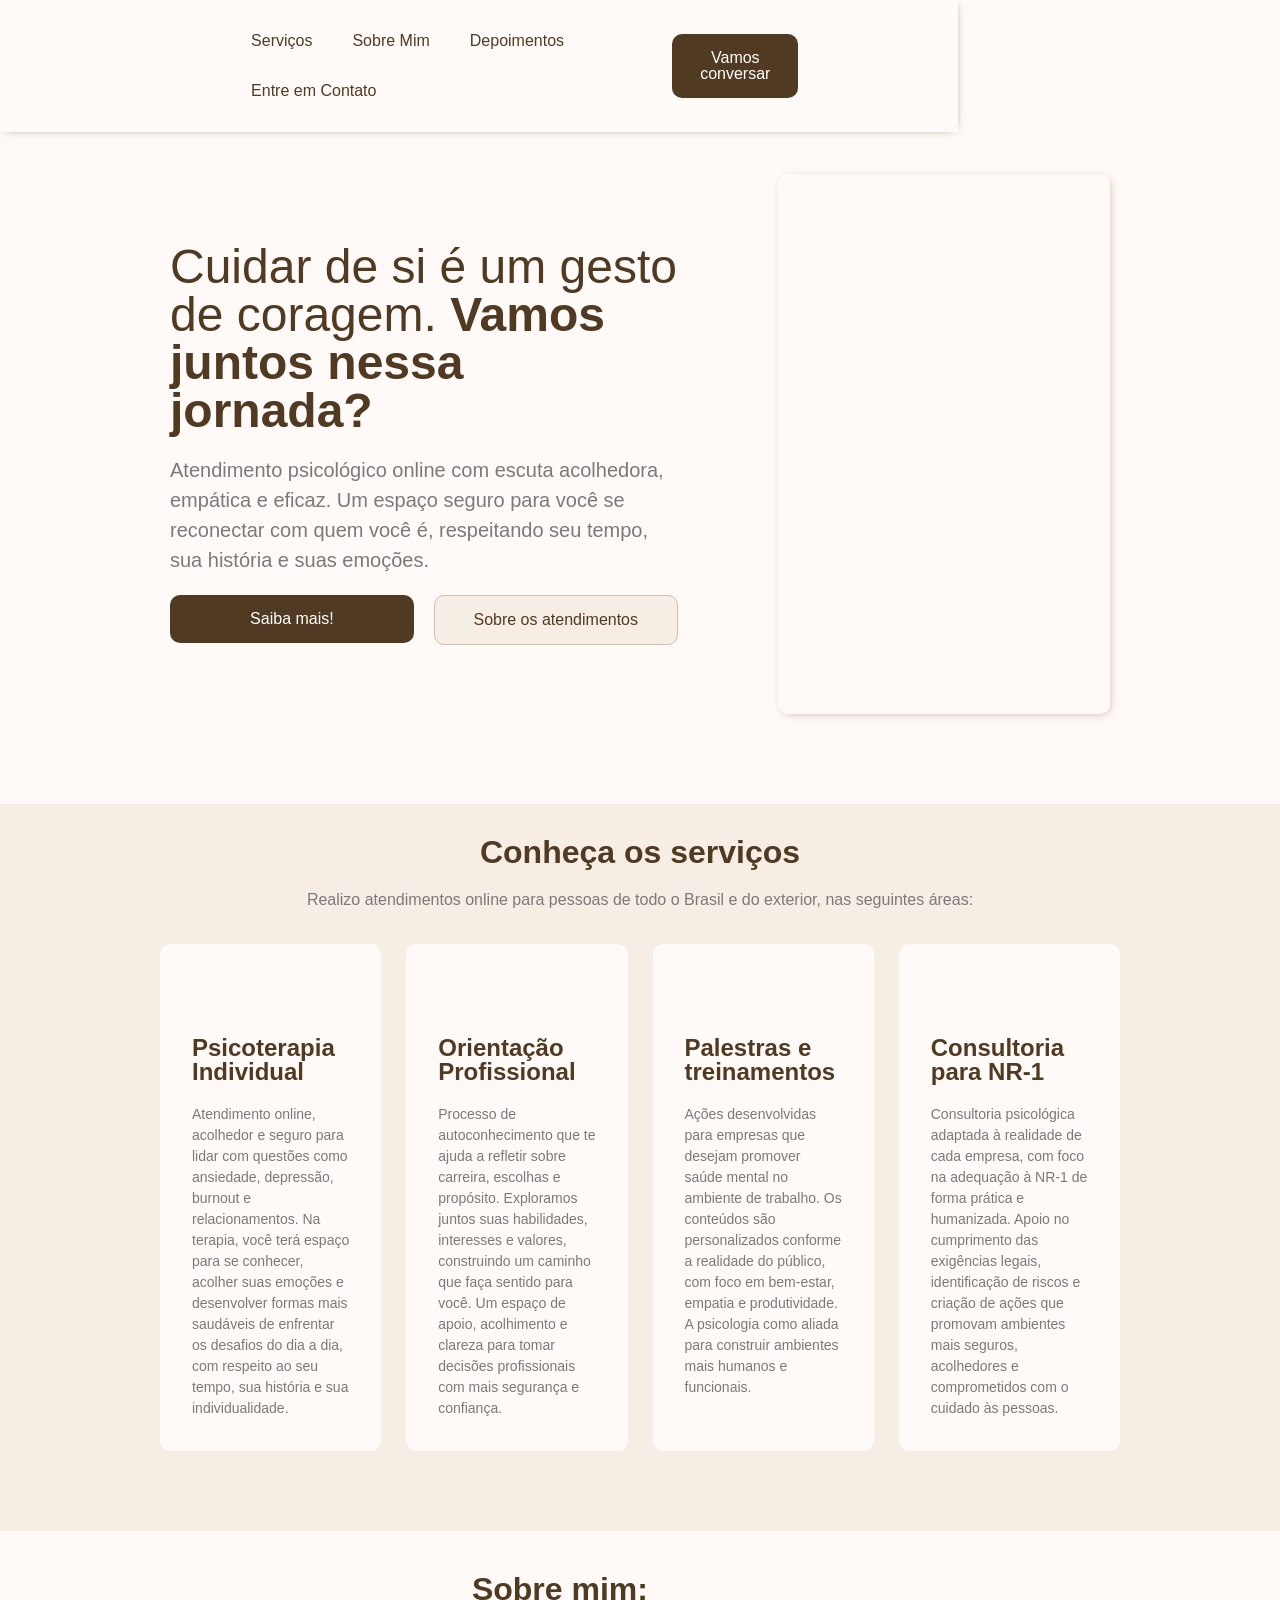
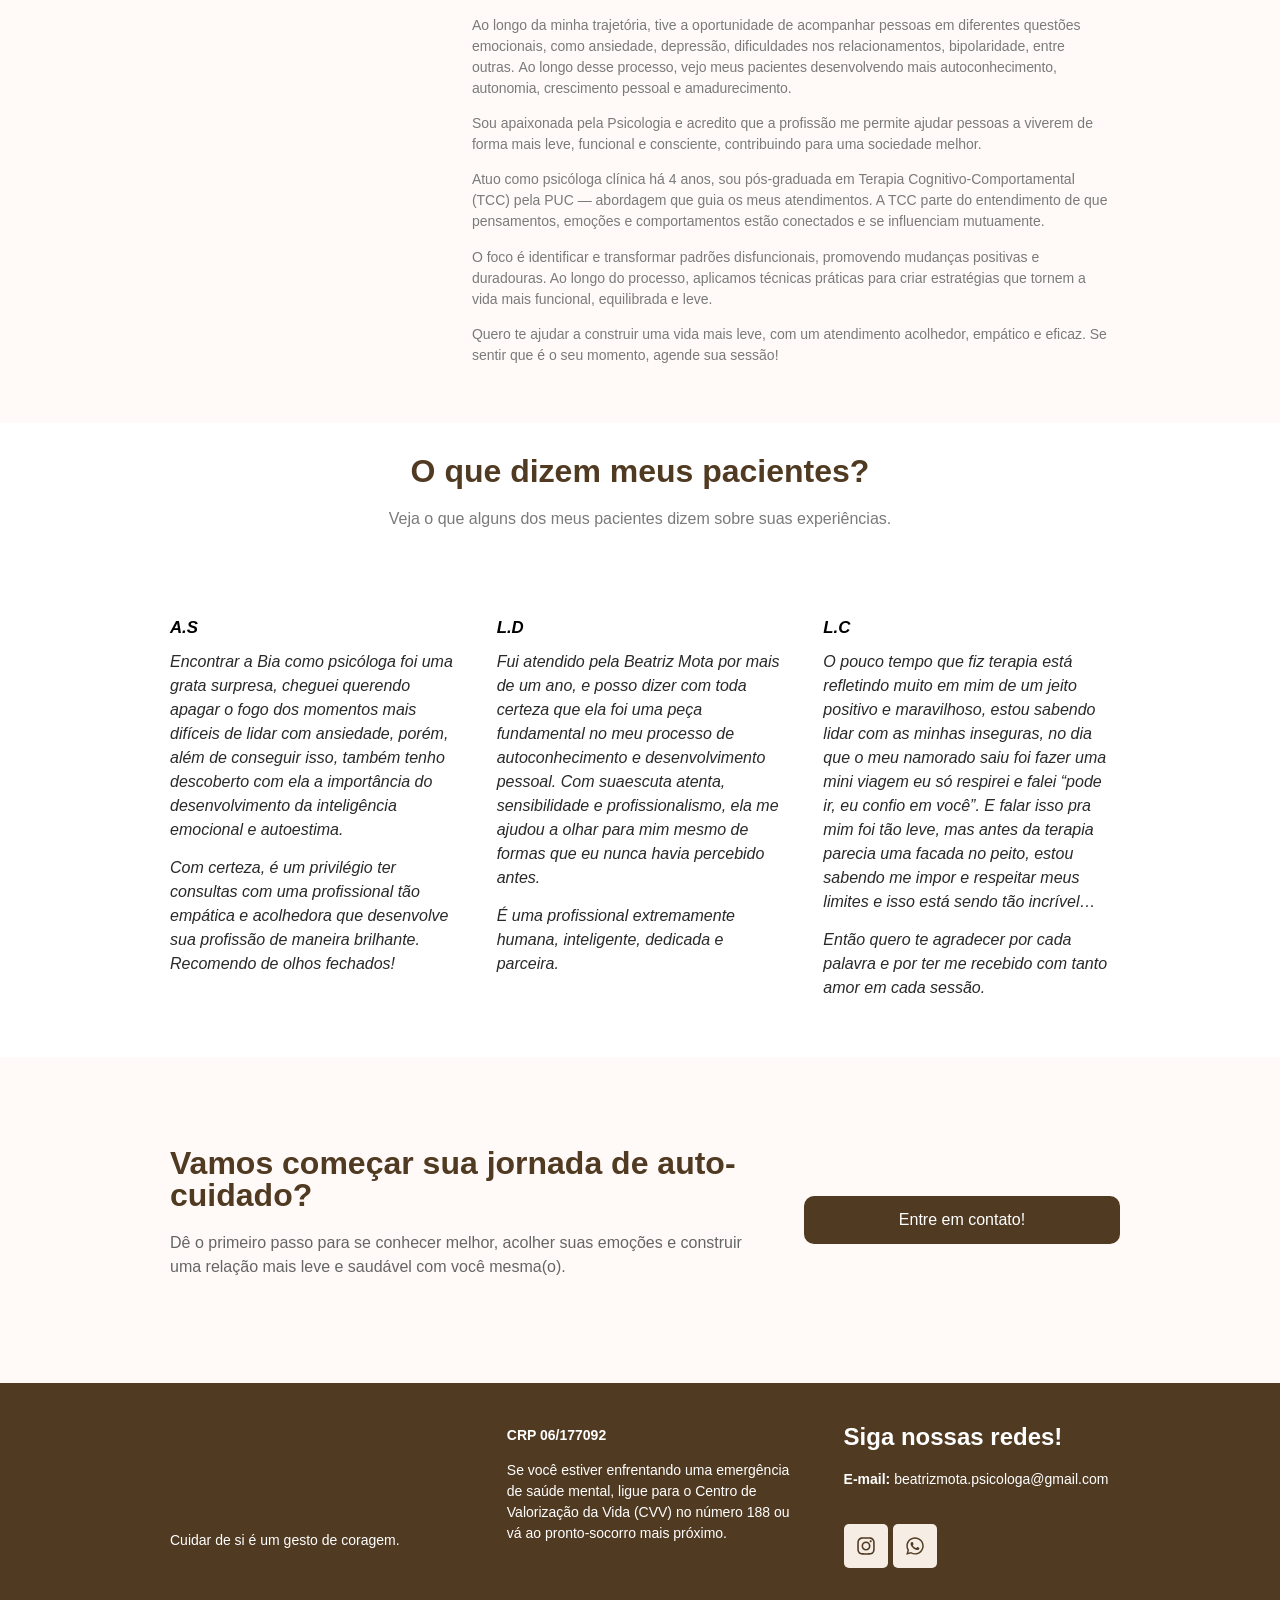
==== Psicologa Beatriz Mota – Atendimento Psicológico Online.html @ 1cd77347 "Initial site export" ====
<!DOCTYPE html>
<!-- saved from url=(0089)https://psicologabeatrizmota.com/?utm_source=ig&utm_medium=social&utm_content=link_in_bio -->
<html lang="pt-BR"><head><meta http-equiv="Content-Type" content="text/html; charset=UTF-8">
	
	<meta name="viewport" content="width=device-width, initial-scale=1">
	<link rel="profile" href="https://gmpg.org/xfn/11">
	<title>Psicologa Beatriz Mota – Atendimento Psicológico Online</title>
<meta name="robots" content="max-image-preview:large">
<link rel="alternate" type="application/rss+xml" title="Feed para Psicologa Beatriz Mota »" href="https://psicologabeatrizmota.com/feed/">
<link rel="alternate" type="application/rss+xml" title="Feed de comentários para Psicologa Beatriz Mota »" href="https://psicologabeatrizmota.com/comments/feed/">
<link rel="alternate" title="oEmbed (JSON)" type="application/json+oembed" href="https://psicologabeatrizmota.com/wp-json/oembed/1.0/embed?url=https%3A%2F%2Fpsicologabeatrizmota.com%2F">
<link rel="alternate" title="oEmbed (XML)" type="text/xml+oembed" href="https://psicologabeatrizmota.com/wp-json/oembed/1.0/embed?url=https%3A%2F%2Fpsicologabeatrizmota.com%2F&amp;format=xml">
<style id="wp-img-auto-sizes-contain-inline-css">
img:is([sizes=auto i],[sizes^="auto," i]){contain-intrinsic-size:3000px 1500px}
/*# sourceURL=wp-img-auto-sizes-contain-inline-css */
</style>
<style id="wp-emoji-styles-inline-css">

	img.wp-smiley, img.emoji {
		display: inline !important;
		border: none !important;
		box-shadow: none !important;
		height: 1em !important;
		width: 1em !important;
		margin: 0 0.07em !important;
		vertical-align: -0.1em !important;
		background: none !important;
		padding: 0 !important;
	}
/*# sourceURL=wp-emoji-styles-inline-css */
</style>
<style id="global-styles-inline-css">
:root{--wp--preset--aspect-ratio--square: 1;--wp--preset--aspect-ratio--4-3: 4/3;--wp--preset--aspect-ratio--3-4: 3/4;--wp--preset--aspect-ratio--3-2: 3/2;--wp--preset--aspect-ratio--2-3: 2/3;--wp--preset--aspect-ratio--16-9: 16/9;--wp--preset--aspect-ratio--9-16: 9/16;--wp--preset--color--black: #000000;--wp--preset--color--cyan-bluish-gray: #abb8c3;--wp--preset--color--white: #ffffff;--wp--preset--color--pale-pink: #f78da7;--wp--preset--color--vivid-red: #cf2e2e;--wp--preset--color--luminous-vivid-orange: #ff6900;--wp--preset--color--luminous-vivid-amber: #fcb900;--wp--preset--color--light-green-cyan: #7bdcb5;--wp--preset--color--vivid-green-cyan: #00d084;--wp--preset--color--pale-cyan-blue: #8ed1fc;--wp--preset--color--vivid-cyan-blue: #0693e3;--wp--preset--color--vivid-purple: #9b51e0;--wp--preset--gradient--vivid-cyan-blue-to-vivid-purple: linear-gradient(135deg,rgb(6,147,227) 0%,rgb(155,81,224) 100%);--wp--preset--gradient--light-green-cyan-to-vivid-green-cyan: linear-gradient(135deg,rgb(122,220,180) 0%,rgb(0,208,130) 100%);--wp--preset--gradient--luminous-vivid-amber-to-luminous-vivid-orange: linear-gradient(135deg,rgb(252,185,0) 0%,rgb(255,105,0) 100%);--wp--preset--gradient--luminous-vivid-orange-to-vivid-red: linear-gradient(135deg,rgb(255,105,0) 0%,rgb(207,46,46) 100%);--wp--preset--gradient--very-light-gray-to-cyan-bluish-gray: linear-gradient(135deg,rgb(238,238,238) 0%,rgb(169,184,195) 100%);--wp--preset--gradient--cool-to-warm-spectrum: linear-gradient(135deg,rgb(74,234,220) 0%,rgb(151,120,209) 20%,rgb(207,42,186) 40%,rgb(238,44,130) 60%,rgb(251,105,98) 80%,rgb(254,248,76) 100%);--wp--preset--gradient--blush-light-purple: linear-gradient(135deg,rgb(255,206,236) 0%,rgb(152,150,240) 100%);--wp--preset--gradient--blush-bordeaux: linear-gradient(135deg,rgb(254,205,165) 0%,rgb(254,45,45) 50%,rgb(107,0,62) 100%);--wp--preset--gradient--luminous-dusk: linear-gradient(135deg,rgb(255,203,112) 0%,rgb(199,81,192) 50%,rgb(65,88,208) 100%);--wp--preset--gradient--pale-ocean: linear-gradient(135deg,rgb(255,245,203) 0%,rgb(182,227,212) 50%,rgb(51,167,181) 100%);--wp--preset--gradient--electric-grass: linear-gradient(135deg,rgb(202,248,128) 0%,rgb(113,206,126) 100%);--wp--preset--gradient--midnight: linear-gradient(135deg,rgb(2,3,129) 0%,rgb(40,116,252) 100%);--wp--preset--font-size--small: 13px;--wp--preset--font-size--medium: 20px;--wp--preset--font-size--large: 36px;--wp--preset--font-size--x-large: 42px;--wp--preset--spacing--20: 0.44rem;--wp--preset--spacing--30: 0.67rem;--wp--preset--spacing--40: 1rem;--wp--preset--spacing--50: 1.5rem;--wp--preset--spacing--60: 2.25rem;--wp--preset--spacing--70: 3.38rem;--wp--preset--spacing--80: 5.06rem;--wp--preset--shadow--natural: 6px 6px 9px rgba(0, 0, 0, 0.2);--wp--preset--shadow--deep: 12px 12px 50px rgba(0, 0, 0, 0.4);--wp--preset--shadow--sharp: 6px 6px 0px rgba(0, 0, 0, 0.2);--wp--preset--shadow--outlined: 6px 6px 0px -3px rgb(255, 255, 255), 6px 6px rgb(0, 0, 0);--wp--preset--shadow--crisp: 6px 6px 0px rgb(0, 0, 0);}:root { --wp--style--global--content-size: 800px;--wp--style--global--wide-size: 1200px; }:where(body) { margin: 0; }.wp-site-blocks > .alignleft { float: left; margin-right: 2em; }.wp-site-blocks > .alignright { float: right; margin-left: 2em; }.wp-site-blocks > .aligncenter { justify-content: center; margin-left: auto; margin-right: auto; }:where(.wp-site-blocks) > * { margin-block-start: 24px; margin-block-end: 0; }:where(.wp-site-blocks) > :first-child { margin-block-start: 0; }:where(.wp-site-blocks) > :last-child { margin-block-end: 0; }:root { --wp--style--block-gap: 24px; }:root :where(.is-layout-flow) > :first-child{margin-block-start: 0;}:root :where(.is-layout-flow) > :last-child{margin-block-end: 0;}:root :where(.is-layout-flow) > *{margin-block-start: 24px;margin-block-end: 0;}:root :where(.is-layout-constrained) > :first-child{margin-block-start: 0;}:root :where(.is-layout-constrained) > :last-child{margin-block-end: 0;}:root :where(.is-layout-constrained) > *{margin-block-start: 24px;margin-block-end: 0;}:root :where(.is-layout-flex){gap: 24px;}:root :where(.is-layout-grid){gap: 24px;}.is-layout-flow > .alignleft{float: left;margin-inline-start: 0;margin-inline-end: 2em;}.is-layout-flow > .alignright{float: right;margin-inline-start: 2em;margin-inline-end: 0;}.is-layout-flow > .aligncenter{margin-left: auto !important;margin-right: auto !important;}.is-layout-constrained > .alignleft{float: left;margin-inline-start: 0;margin-inline-end: 2em;}.is-layout-constrained > .alignright{float: right;margin-inline-start: 2em;margin-inline-end: 0;}.is-layout-constrained > .aligncenter{margin-left: auto !important;margin-right: auto !important;}.is-layout-constrained > :where(:not(.alignleft):not(.alignright):not(.alignfull)){max-width: var(--wp--style--global--content-size);margin-left: auto !important;margin-right: auto !important;}.is-layout-constrained > .alignwide{max-width: var(--wp--style--global--wide-size);}body .is-layout-flex{display: flex;}.is-layout-flex{flex-wrap: wrap;align-items: center;}.is-layout-flex > :is(*, div){margin: 0;}body .is-layout-grid{display: grid;}.is-layout-grid > :is(*, div){margin: 0;}body{padding-top: 0px;padding-right: 0px;padding-bottom: 0px;padding-left: 0px;}:root :where(.wp-element-button, .wp-block-button__link){background-color: #32373c;border-width: 0;color: #fff;font-family: inherit;font-size: inherit;font-style: inherit;font-weight: inherit;letter-spacing: inherit;line-height: inherit;padding-top: calc(0.667em + 2px);padding-right: calc(1.333em + 2px);padding-bottom: calc(0.667em + 2px);padding-left: calc(1.333em + 2px);text-decoration: none;text-transform: inherit;}.has-black-color{color: var(--wp--preset--color--black) !important;}.has-cyan-bluish-gray-color{color: var(--wp--preset--color--cyan-bluish-gray) !important;}.has-white-color{color: var(--wp--preset--color--white) !important;}.has-pale-pink-color{color: var(--wp--preset--color--pale-pink) !important;}.has-vivid-red-color{color: var(--wp--preset--color--vivid-red) !important;}.has-luminous-vivid-orange-color{color: var(--wp--preset--color--luminous-vivid-orange) !important;}.has-luminous-vivid-amber-color{color: var(--wp--preset--color--luminous-vivid-amber) !important;}.has-light-green-cyan-color{color: var(--wp--preset--color--light-green-cyan) !important;}.has-vivid-green-cyan-color{color: var(--wp--preset--color--vivid-green-cyan) !important;}.has-pale-cyan-blue-color{color: var(--wp--preset--color--pale-cyan-blue) !important;}.has-vivid-cyan-blue-color{color: var(--wp--preset--color--vivid-cyan-blue) !important;}.has-vivid-purple-color{color: var(--wp--preset--color--vivid-purple) !important;}.has-black-background-color{background-color: var(--wp--preset--color--black) !important;}.has-cyan-bluish-gray-background-color{background-color: var(--wp--preset--color--cyan-bluish-gray) !important;}.has-white-background-color{background-color: var(--wp--preset--color--white) !important;}.has-pale-pink-background-color{background-color: var(--wp--preset--color--pale-pink) !important;}.has-vivid-red-background-color{background-color: var(--wp--preset--color--vivid-red) !important;}.has-luminous-vivid-orange-background-color{background-color: var(--wp--preset--color--luminous-vivid-orange) !important;}.has-luminous-vivid-amber-background-color{background-color: var(--wp--preset--color--luminous-vivid-amber) !important;}.has-light-green-cyan-background-color{background-color: var(--wp--preset--color--light-green-cyan) !important;}.has-vivid-green-cyan-background-color{background-color: var(--wp--preset--color--vivid-green-cyan) !important;}.has-pale-cyan-blue-background-color{background-color: var(--wp--preset--color--pale-cyan-blue) !important;}.has-vivid-cyan-blue-background-color{background-color: var(--wp--preset--color--vivid-cyan-blue) !important;}.has-vivid-purple-background-color{background-color: var(--wp--preset--color--vivid-purple) !important;}.has-black-border-color{border-color: var(--wp--preset--color--black) !important;}.has-cyan-bluish-gray-border-color{border-color: var(--wp--preset--color--cyan-bluish-gray) !important;}.has-white-border-color{border-color: var(--wp--preset--color--white) !important;}.has-pale-pink-border-color{border-color: var(--wp--preset--color--pale-pink) !important;}.has-vivid-red-border-color{border-color: var(--wp--preset--color--vivid-red) !important;}.has-luminous-vivid-orange-border-color{border-color: var(--wp--preset--color--luminous-vivid-orange) !important;}.has-luminous-vivid-amber-border-color{border-color: var(--wp--preset--color--luminous-vivid-amber) !important;}.has-light-green-cyan-border-color{border-color: var(--wp--preset--color--light-green-cyan) !important;}.has-vivid-green-cyan-border-color{border-color: var(--wp--preset--color--vivid-green-cyan) !important;}.has-pale-cyan-blue-border-color{border-color: var(--wp--preset--color--pale-cyan-blue) !important;}.has-vivid-cyan-blue-border-color{border-color: var(--wp--preset--color--vivid-cyan-blue) !important;}.has-vivid-purple-border-color{border-color: var(--wp--preset--color--vivid-purple) !important;}.has-vivid-cyan-blue-to-vivid-purple-gradient-background{background: var(--wp--preset--gradient--vivid-cyan-blue-to-vivid-purple) !important;}.has-light-green-cyan-to-vivid-green-cyan-gradient-background{background: var(--wp--preset--gradient--light-green-cyan-to-vivid-green-cyan) !important;}.has-luminous-vivid-amber-to-luminous-vivid-orange-gradient-background{background: var(--wp--preset--gradient--luminous-vivid-amber-to-luminous-vivid-orange) !important;}.has-luminous-vivid-orange-to-vivid-red-gradient-background{background: var(--wp--preset--gradient--luminous-vivid-orange-to-vivid-red) !important;}.has-very-light-gray-to-cyan-bluish-gray-gradient-background{background: var(--wp--preset--gradient--very-light-gray-to-cyan-bluish-gray) !important;}.has-cool-to-warm-spectrum-gradient-background{background: var(--wp--preset--gradient--cool-to-warm-spectrum) !important;}.has-blush-light-purple-gradient-background{background: var(--wp--preset--gradient--blush-light-purple) !important;}.has-blush-bordeaux-gradient-background{background: var(--wp--preset--gradient--blush-bordeaux) !important;}.has-luminous-dusk-gradient-background{background: var(--wp--preset--gradient--luminous-dusk) !important;}.has-pale-ocean-gradient-background{background: var(--wp--preset--gradient--pale-ocean) !important;}.has-electric-grass-gradient-background{background: var(--wp--preset--gradient--electric-grass) !important;}.has-midnight-gradient-background{background: var(--wp--preset--gradient--midnight) !important;}.has-small-font-size{font-size: var(--wp--preset--font-size--small) !important;}.has-medium-font-size{font-size: var(--wp--preset--font-size--medium) !important;}.has-large-font-size{font-size: var(--wp--preset--font-size--large) !important;}.has-x-large-font-size{font-size: var(--wp--preset--font-size--x-large) !important;}
:root :where(.wp-block-icon svg){width: 24px;}
:root :where(.wp-block-pullquote){font-size: 1.5em;line-height: 1.6;}
/*# sourceURL=global-styles-inline-css */
</style>
<link rel="stylesheet" id="hello-elementor-css" href="./Psicologa Beatriz Mota – Atendimento Psicológico Online_files/reset.css" media="all">
<link rel="stylesheet" id="hello-elementor-theme-style-css" href="./Psicologa Beatriz Mota – Atendimento Psicológico Online_files/theme.css" media="all">
<link rel="stylesheet" id="hello-elementor-header-footer-css" href="./Psicologa Beatriz Mota – Atendimento Psicológico Online_files/header-footer.css" media="all">
<link rel="stylesheet" id="elementor-frontend-css" href="./Psicologa Beatriz Mota – Atendimento Psicológico Online_files/frontend.min.css" media="all">
<link rel="stylesheet" id="elementor-post-7-css" href="./Psicologa Beatriz Mota – Atendimento Psicológico Online_files/post-7.css" media="all">
<link rel="stylesheet" id="eael-general-css" href="./Psicologa Beatriz Mota – Atendimento Psicológico Online_files/general.min.css" media="all">
<link rel="stylesheet" id="eael-51-css" href="./Psicologa Beatriz Mota – Atendimento Psicológico Online_files/eael-51.css" media="all">
<link rel="stylesheet" id="widget-image-css" href="./Psicologa Beatriz Mota – Atendimento Psicológico Online_files/widget-image.min.css" media="all">
<link rel="stylesheet" id="elementor-icons-css" href="./Psicologa Beatriz Mota – Atendimento Psicológico Online_files/elementor-icons.min.css" media="all">
<style id="elementor-icons-inline-css">

		.elementor-add-new-section .elementor-add-templately-promo-button{
            background-color: #5d4fff;
            background-image: url(https://psicologabeatrizmota.com/wp-content/plugins/essential-addons-for-elementor-lite/assets/admin/images/templately/logo-icon.svg);
            background-repeat: no-repeat;
            background-position: center center;
            position: relative;
        }
        
		.elementor-add-new-section .elementor-add-templately-promo-button > i{
            height: 12px;
        }
        
        body .elementor-add-new-section .elementor-add-section-area-button {
            margin-left: 0;
        }

		.elementor-add-new-section .elementor-add-templately-promo-button{
            background-color: #5d4fff;
            background-image: url(https://psicologabeatrizmota.com/wp-content/plugins/essential-addons-for-elementor-lite/assets/admin/images/templately/logo-icon.svg);
            background-repeat: no-repeat;
            background-position: center center;
            position: relative;
        }
        
		.elementor-add-new-section .elementor-add-templately-promo-button > i{
            height: 12px;
        }
        
        body .elementor-add-new-section .elementor-add-section-area-button {
            margin-left: 0;
        }

		.elementor-add-new-section .elementor-add-templately-promo-button{
            background-color: #5d4fff;
            background-image: url(https://psicologabeatrizmota.com/wp-content/plugins/essential-addons-for-elementor-lite/assets/admin/images/templately/logo-icon.svg);
            background-repeat: no-repeat;
            background-position: center center;
            position: relative;
        }
        
		.elementor-add-new-section .elementor-add-templately-promo-button > i{
            height: 12px;
        }
        
        body .elementor-add-new-section .elementor-add-section-area-button {
            margin-left: 0;
        }

		.elementor-add-new-section .elementor-add-templately-promo-button{
            background-color: #5d4fff;
            background-image: url(https://psicologabeatrizmota.com/wp-content/plugins/essential-addons-for-elementor-lite/assets/admin/images/templately/logo-icon.svg);
            background-repeat: no-repeat;
            background-position: center center;
            position: relative;
        }
        
		.elementor-add-new-section .elementor-add-templately-promo-button > i{
            height: 12px;
        }
        
        body .elementor-add-new-section .elementor-add-section-area-button {
            margin-left: 0;
        }
/*# sourceURL=elementor-icons-inline-css */
</style>
<link rel="stylesheet" id="e-sticky-css" href="./Psicologa Beatriz Mota – Atendimento Psicológico Online_files/sticky.min.css" media="all">
<link rel="stylesheet" id="widget-heading-css" href="./Psicologa Beatriz Mota – Atendimento Psicológico Online_files/widget-heading.min.css" media="all">
<link rel="stylesheet" id="widget-social-icons-css" href="./Psicologa Beatriz Mota – Atendimento Psicológico Online_files/widget-social-icons.min.css" media="all">
<link rel="stylesheet" id="e-apple-webkit-css" href="./Psicologa Beatriz Mota – Atendimento Psicológico Online_files/apple-webkit.min.css" media="all">
<link rel="stylesheet" id="eael-8-css" href="./Psicologa Beatriz Mota – Atendimento Psicológico Online_files/eael-8.css" media="all">
<link rel="stylesheet" id="ekit-widget-styles-css" href="./Psicologa Beatriz Mota – Atendimento Psicológico Online_files/widget-styles.css" media="all">
<link rel="stylesheet" id="ekit-responsive-css" href="./Psicologa Beatriz Mota – Atendimento Psicológico Online_files/responsive.css" media="all">
<link rel="stylesheet" id="font-awesome-5-all-css" href="./Psicologa Beatriz Mota – Atendimento Psicológico Online_files/all.min.css" media="all">
<link rel="stylesheet" id="elementor-post-8-css" href="./Psicologa Beatriz Mota – Atendimento Psicológico Online_files/post-8.css" media="all">
<link rel="stylesheet" id="elementor-post-51-css" href="./Psicologa Beatriz Mota – Atendimento Psicológico Online_files/post-51.css" media="all">
<link rel="stylesheet" id="elementor-post-88-css" href="./Psicologa Beatriz Mota – Atendimento Psicológico Online_files/post-88.css" media="all">
<link rel="stylesheet" id="font-awesome-4-shim-css" href="./Psicologa Beatriz Mota – Atendimento Psicológico Online_files/v4-shims.min.css" media="all">
<link rel="stylesheet" id="elementor-gf-local-roboto-css" href="./Psicologa Beatriz Mota – Atendimento Psicológico Online_files/roboto.css" media="all">
<link rel="stylesheet" id="elementor-gf-local-robotoslab-css" href="./Psicologa Beatriz Mota – Atendimento Psicológico Online_files/robotoslab.css" media="all">
<link rel="stylesheet" id="elementor-gf-local-poppins-css" href="./Psicologa Beatriz Mota – Atendimento Psicológico Online_files/poppins.css" media="all">
<link rel="stylesheet" id="elementor-gf-local-inter-css" href="./Psicologa Beatriz Mota – Atendimento Psicológico Online_files/inter.css" media="all">
<link rel="stylesheet" id="elementor-icons-ekiticons-css" href="./Psicologa Beatriz Mota – Atendimento Psicológico Online_files/ekiticons.css" media="all">
<script type="text/javascript">
		var elementskit = {
			resturl: 'https://psicologabeatrizmota.com/wp-json/elementskit/v1/',
		}

		</script><script id="jquery-core-js" src="./Psicologa Beatriz Mota – Atendimento Psicológico Online_files/jquery.min.js.download"></script>
<script id="jquery-migrate-js" src="./Psicologa Beatriz Mota – Atendimento Psicológico Online_files/jquery-migrate.min.js.download"></script>
<script id="font-awesome-4-shim-js" src="./Psicologa Beatriz Mota – Atendimento Psicológico Online_files/v4-shims.min.js.download"></script>
<link rel="https://api.w.org/" href="https://psicologabeatrizmota.com/wp-json/"><link rel="alternate" title="JSON" type="application/json" href="https://psicologabeatrizmota.com/wp-json/wp/v2/pages/8"><link rel="EditURI" type="application/rsd+xml" title="RSD" href="https://psicologabeatrizmota.com/xmlrpc.php?rsd">
<meta name="generator" content="WordPress 7.0">
<link rel="canonical" href="https://psicologabeatrizmota.com/">
<link rel="shortlink" href="https://psicologabeatrizmota.com/">
<meta name="generator" content="Elementor 3.33.4; features: e_font_icon_svg, additional_custom_breakpoints; settings: css_print_method-external, google_font-enabled, font_display-swap">
			<style>
				.e-con.e-parent:nth-of-type(n+4):not(.e-lazyloaded):not(.e-no-lazyload),
				.e-con.e-parent:nth-of-type(n+4):not(.e-lazyloaded):not(.e-no-lazyload) * {
					background-image: none !important;
				}
				@media screen and (max-height: 1024px) {
					.e-con.e-parent:nth-of-type(n+3):not(.e-lazyloaded):not(.e-no-lazyload),
					.e-con.e-parent:nth-of-type(n+3):not(.e-lazyloaded):not(.e-no-lazyload) * {
						background-image: none !important;
					}
				}
				@media screen and (max-height: 640px) {
					.e-con.e-parent:nth-of-type(n+2):not(.e-lazyloaded):not(.e-no-lazyload),
					.e-con.e-parent:nth-of-type(n+2):not(.e-lazyloaded):not(.e-no-lazyload) * {
						background-image: none !important;
					}
				}
			</style>
			<link rel="icon" href="https://psicologabeatrizmota.com/wp-content/uploads/2025/07/3-150x150.png" sizes="32x32">
<link rel="icon" href="./Psicologa Beatriz Mota – Atendimento Psicológico Online_files/3.png" sizes="192x192">
<link rel="apple-touch-icon" href="./Psicologa Beatriz Mota – Atendimento Psicológico Online_files/3.png">
<meta name="msapplication-TileImage" content="https://psicologabeatrizmota.com/wp-content/uploads/2025/07/3.png">
<meta id="dcngeagmmhegagicpcmpinaoklddcgon"><script src="./Psicologa Beatriz Mota – Atendimento Psicológico Online_files/wp-emoji-release.min.js.download" defer=""></script></head>
<body class="home wp-singular page-template page-template-elementor_header_footer page page-id-8 wp-custom-logo wp-embed-responsive wp-theme-hello-elementor hello-elementor-default elementor-default elementor-template-full-width elementor-kit-7 elementor-page elementor-page-8 e--ua-isTouchDevice e--ua-blink e--ua-chrome e--ua-webkit" data-elementor-device-mode="tablet" data-new-gr-c-s-check-loaded="14.1297.0" data-gr-ext-installed="">


<a class="skip-link screen-reader-text" href="https://psicologabeatrizmota.com/?utm_source=ig&amp;utm_medium=social&amp;utm_content=link_in_bio#content">Ir para o conteúdo</a>

		<div data-elementor-type="header" data-elementor-id="51" class="elementor elementor-51 elementor-location-header" data-elementor-post-type="elementor_library">
			<div data-particle_enable="false" data-particle-mobile-disabled="false" class="elementor-element elementor-element-c4b97b6 e-con-full e-flex e-con e-parent e-lazyloaded elementor-sticky elementor-sticky--effects elementor-sticky--active elementor-section--handles-inside" data-id="c4b97b6" data-element_type="container" data-settings="{&quot;background_background&quot;:&quot;classic&quot;,&quot;sticky&quot;:&quot;top&quot;,&quot;sticky_on&quot;:[&quot;desktop&quot;,&quot;tablet&quot;,&quot;mobile&quot;],&quot;sticky_offset&quot;:0,&quot;sticky_effects_offset&quot;:0,&quot;sticky_anchor_link_offset&quot;:0}" style="position: fixed; width: 958.4px; margin-top: 0px; margin-bottom: 0px; top: 0px;">
				<div class="elementor-element elementor-element-eb4db4c elementor-widget__width-initial elementor-widget elementor-widget-theme-site-logo elementor-widget-image" data-id="eb4db4c" data-element_type="widget" data-widget_type="theme-site-logo.default">
											<a href="https://psicologabeatrizmota.com/">
			<img fetchpriority="high" width="560" height="382" src="./Psicologa Beatriz Mota – Atendimento Psicológico Online_files/3.png" class="attachment-full size-full wp-image-53" alt="" srcset="https://psicologabeatrizmota.com/wp-content/uploads/2025/07/3.png 560w, https://psicologabeatrizmota.com/wp-content/uploads/2025/07/3-300x205.png 300w" sizes="(max-width: 560px) 100vw, 560px">				</a>
											</div>
				<div class="elementor-element elementor-element-264953e eael-simple-menu-hamburger-align-right eael-hamburger--tablet elementor-widget elementor-widget-eael-simple-menu eael-hamburger--responsive" data-id="264953e" data-element_type="widget" data-widget_type="eael-simple-menu.default">
					<style>
                        @media screen and (max-width: 1024px) {
                            .eael-hamburger--tablet {
                                .eael-simple-menu-horizontal,
                                .eael-simple-menu-vertical {
                                    display: none;
                                }
                            }
                            .eael-hamburger--tablet {
                                .eael-simple-menu-container .eael-simple-menu-toggle {
                                    display: block;
                                }
                            }
                        }
                    </style>            <div data-hamburger-icon="&lt;i aria-hidden=&quot;true&quot; class=&quot;icon icon-menu1&quot;&gt;&lt;/i&gt;" data-indicator-icon="&lt;svg aria-hidden=&quot;true&quot; class=&quot;e-font-icon-svg e-fas-angle-down&quot; viewBox=&quot;0 0 320 512&quot; xmlns=&quot;http://www.w3.org/2000/svg&quot;&gt;&lt;path d=&quot;M143 352.3L7 216.3c-9.4-9.4-9.4-24.6 0-33.9l22.6-22.6c9.4-9.4 24.6-9.4 33.9 0l96.4 96.4 96.4-96.4c9.4-9.4 24.6-9.4 33.9 0l22.6 22.6c9.4 9.4 9.4 24.6 0 33.9l-136 136c-9.2 9.4-24.4 9.4-33.8 0z&quot;&gt;&lt;/path&gt;&lt;/svg&gt;" data-dropdown-indicator-icon="&lt;svg class=&quot;e-font-icon-svg e-fas-angle-down&quot; viewBox=&quot;0 0 320 512&quot; xmlns=&quot;http://www.w3.org/2000/svg&quot;&gt;&lt;path d=&quot;M143 352.3L7 216.3c-9.4-9.4-9.4-24.6 0-33.9l22.6-22.6c9.4-9.4 24.6-9.4 33.9 0l96.4 96.4 96.4-96.4c9.4-9.4 24.6-9.4 33.9 0l22.6 22.6c9.4 9.4 9.4 24.6 0 33.9l-136 136c-9.2 9.4-24.4 9.4-33.8 0z&quot;&gt;&lt;/path&gt;&lt;/svg&gt;" class="eael-simple-menu-container eael-simple-menu-align-left eael-simple-menu--stretch eael-simple-menu-dropdown-align-left preset-1 eael-simple-menu-hamburger" data-hamburger-breakpoints="{&quot;mobile&quot;:&quot;Dispositivos m\u00f3veis no modo retrato (&gt; 767px)&quot;,&quot;tablet&quot;:&quot;Tablet no modo retrato (&gt; 1024px)&quot;,&quot;desktop&quot;:&quot;Desktop (&gt; 2400px)&quot;,&quot;none&quot;:&quot;Nenhum&quot;}" data-hamburger-device="tablet">
                <span class="eael-simple-menu-toggle-text"></span><nav class="eael-nav-menu-wrapper" style="position: absolute; width: 958.4px; left: -418.15px;"><ul id="menu-geral" class="eael-simple-menu eael-simple-menu-dropdown-animate-to-top eael-simple-menu-indicator eael-simple-menu-horizontal eael-simple-menu-responsive"><li id="menu-item-55" class="menu-item menu-item-type-custom menu-item-object-custom menu-item-55"><a href="https://psicologabeatrizmota.com/?utm_source=ig&amp;utm_medium=social&amp;utm_content=link_in_bio#servicos" class="eael-menu-servicos eael-item-active">Serviços</a></li>
<li id="menu-item-56" class="menu-item menu-item-type-custom menu-item-object-custom menu-item-56"><a href="https://psicologabeatrizmota.com/?utm_source=ig&amp;utm_medium=social&amp;utm_content=link_in_bio#sobre-mim" class="">Sobre Mim</a></li>
<li id="menu-item-58" class="menu-item menu-item-type-custom menu-item-object-custom menu-item-58"><a href="https://psicologabeatrizmota.com/?utm_source=ig&amp;utm_medium=social&amp;utm_content=link_in_bio#depoimentos" class="">Depoimentos</a></li>
<li id="menu-item-57" class="menu-item menu-item-type-custom menu-item-object-custom menu-item-57"><a href="https://wa.me/5511950643209">Entre em Contato</a></li>
</ul></nav>                <button class="eael-simple-menu-toggle">
                    <span class="sr-only ">Menu de alternância de hambúrguer</span>
                    <i aria-hidden="true" class="icon icon-menu1"></i>                </button>
            </div>
            				</div>
				<div class="elementor-element elementor-element-4300a39 elementor-align-justify elementor-hidden-mobile elementor-widget elementor-widget-button" data-id="4300a39" data-element_type="widget" data-widget_type="button.default">
										<a class="elementor-button elementor-button-link elementor-size-sm" href="https://wa.me/5511950643209">
						<span class="elementor-button-content-wrapper">
									<span class="elementor-button-text">Vamos conversar</span>
					</span>
					</a>
								</div>
				</div><div data-particle_enable="false" data-particle-mobile-disabled="false" class="elementor-element elementor-element-c4b97b6 e-con-full e-flex e-con e-parent e-lazyloaded elementor-sticky elementor-sticky--effects elementor-sticky__spacer" data-id="c4b97b6" data-element_type="container" data-settings="{&quot;background_background&quot;:&quot;classic&quot;,&quot;sticky&quot;:&quot;top&quot;,&quot;sticky_on&quot;:[&quot;desktop&quot;,&quot;tablet&quot;,&quot;mobile&quot;],&quot;sticky_offset&quot;:0,&quot;sticky_effects_offset&quot;:0,&quot;sticky_anchor_link_offset&quot;:0}" style="visibility: hidden; transition: none; animation: auto ease 0s 1 normal none running none;">
				<div class="elementor-element elementor-element-eb4db4c elementor-widget__width-initial elementor-widget elementor-widget-theme-site-logo elementor-widget-image" data-id="eb4db4c" data-element_type="widget" data-widget_type="theme-site-logo.default">
											<a href="https://psicologabeatrizmota.com/">
			<img fetchpriority="high" width="560" height="382" src="./Psicologa Beatriz Mota – Atendimento Psicológico Online_files/3.png" class="attachment-full size-full wp-image-53" alt="" srcset="https://psicologabeatrizmota.com/wp-content/uploads/2025/07/3.png 560w, https://psicologabeatrizmota.com/wp-content/uploads/2025/07/3-300x205.png 300w" sizes="(max-width: 560px) 100vw, 560px">				</a>
											</div>
				<div class="elementor-element elementor-element-264953e eael-simple-menu-hamburger-align-right eael-hamburger--tablet elementor-widget elementor-widget-eael-simple-menu eael-hamburger--not-responsive" data-id="264953e" data-element_type="widget" data-widget_type="eael-simple-menu.default">
					<style>
                        @media screen and (max-width: 1024px) {
                            .eael-hamburger--tablet {
                                .eael-simple-menu-horizontal,
                                .eael-simple-menu-vertical {
                                    display: none;
                                }
                            }
                            .eael-hamburger--tablet {
                                .eael-simple-menu-container .eael-simple-menu-toggle {
                                    display: block;
                                }
                            }
                        }
                    </style>            <div data-hamburger-icon="&lt;i aria-hidden=&quot;true&quot; class=&quot;icon icon-menu1&quot;&gt;&lt;/i&gt;" data-indicator-icon="&lt;svg aria-hidden=&quot;true&quot; class=&quot;e-font-icon-svg e-fas-angle-down&quot; viewBox=&quot;0 0 320 512&quot; xmlns=&quot;http://www.w3.org/2000/svg&quot;&gt;&lt;path d=&quot;M143 352.3L7 216.3c-9.4-9.4-9.4-24.6 0-33.9l22.6-22.6c9.4-9.4 24.6-9.4 33.9 0l96.4 96.4 96.4-96.4c9.4-9.4 24.6-9.4 33.9 0l22.6 22.6c9.4 9.4 9.4 24.6 0 33.9l-136 136c-9.2 9.4-24.4 9.4-33.8 0z&quot;&gt;&lt;/path&gt;&lt;/svg&gt;" data-dropdown-indicator-icon="&lt;svg class=&quot;e-font-icon-svg e-fas-angle-down&quot; viewBox=&quot;0 0 320 512&quot; xmlns=&quot;http://www.w3.org/2000/svg&quot;&gt;&lt;path d=&quot;M143 352.3L7 216.3c-9.4-9.4-9.4-24.6 0-33.9l22.6-22.6c9.4-9.4 24.6-9.4 33.9 0l96.4 96.4 96.4-96.4c9.4-9.4 24.6-9.4 33.9 0l22.6 22.6c9.4 9.4 9.4 24.6 0 33.9l-136 136c-9.2 9.4-24.4 9.4-33.8 0z&quot;&gt;&lt;/path&gt;&lt;/svg&gt;" class="eael-simple-menu-container eael-simple-menu-align-left eael-simple-menu--stretch eael-simple-menu-dropdown-align-left preset-1" data-hamburger-breakpoints="{&quot;mobile&quot;:&quot;Dispositivos m\u00f3veis no modo retrato (&gt; 767px)&quot;,&quot;tablet&quot;:&quot;Tablet no modo retrato (&gt; 1024px)&quot;,&quot;desktop&quot;:&quot;Desktop (&gt; 2400px)&quot;,&quot;none&quot;:&quot;Nenhum&quot;}" data-hamburger-device="tablet">
                <span class="eael-simple-menu-toggle-text"></span><ul id="menu-geral" class="eael-simple-menu eael-simple-menu-dropdown-animate-to-top eael-simple-menu-indicator eael-simple-menu-horizontal"><li id="menu-item-55" class="menu-item menu-item-type-custom menu-item-object-custom menu-item-55"><a href="https://psicologabeatrizmota.com/?utm_source=ig&amp;utm_medium=social&amp;utm_content=link_in_bio#servicos" class="eael-menu-servicos eael-item-active">Serviços</a></li>
<li id="menu-item-56" class="menu-item menu-item-type-custom menu-item-object-custom menu-item-56"><a href="https://psicologabeatrizmota.com/?utm_source=ig&amp;utm_medium=social&amp;utm_content=link_in_bio#sobre-mim" class="">Sobre Mim</a></li>
<li id="menu-item-58" class="menu-item menu-item-type-custom menu-item-object-custom menu-item-58"><a href="https://psicologabeatrizmota.com/?utm_source=ig&amp;utm_medium=social&amp;utm_content=link_in_bio#depoimentos" class="">Depoimentos</a></li>
<li id="menu-item-57" class="menu-item menu-item-type-custom menu-item-object-custom menu-item-57"><a href="https://wa.me/5511950643209">Entre em Contato</a></li>
</ul>                <button class="eael-simple-menu-toggle">
                    <span class="sr-only ">Menu de alternância de hambúrguer</span>
                    <i aria-hidden="true" class="icon icon-menu1"></i>                </button>
            </div>
            				</div>
				<div class="elementor-element elementor-element-4300a39 elementor-align-justify elementor-hidden-mobile elementor-widget elementor-widget-button" data-id="4300a39" data-element_type="widget" data-widget_type="button.default">
										<a class="elementor-button elementor-button-link elementor-size-sm" href="https://wa.me/5511950643209">
						<span class="elementor-button-content-wrapper">
									<span class="elementor-button-text">Vamos conversar</span>
					</span>
					</a>
								</div>
				</div>
				</div>
				<div data-elementor-type="wp-page" data-elementor-id="8" class="elementor elementor-8" data-elementor-post-type="page">
				<div data-particle_enable="false" data-particle-mobile-disabled="false" class="elementor-element elementor-element-f447234 e-con-full e-flex e-con e-parent e-lazyloaded" data-id="f447234" data-element_type="container">
		<div data-particle_enable="false" data-particle-mobile-disabled="false" class="elementor-element elementor-element-15be6a6 e-con-full e-flex e-con e-child" data-id="15be6a6" data-element_type="container">
				<div class="elementor-element elementor-element-359bd20 elementor-widget elementor-widget-heading" data-id="359bd20" data-element_type="widget" data-widget_type="heading.default">
					<h2 class="elementor-heading-title elementor-size-default"><span style="font-weight: normal">Cuidar de si é um gesto de coragem.</span> Vamos juntos nessa jornada?</h2>				</div>
				<div class="elementor-element elementor-element-ca6405a elementor-widget elementor-widget-text-editor" data-id="ca6405a" data-element_type="widget" data-widget_type="text-editor.default">
									Atendimento psicológico online com escuta acolhedora, empática e eficaz. Um espaço seguro para você se reconectar com quem você é, respeitando seu tempo, sua história e suas emoções.								</div>
		<div data-particle_enable="false" data-particle-mobile-disabled="false" class="elementor-element elementor-element-3a54f85 e-con-full e-flex e-con e-child" data-id="3a54f85" data-element_type="container">
				<div class="elementor-element elementor-element-51852f4 elementor-align-justify elementor-widget__width-inherit elementor-widget elementor-widget-button" data-id="51852f4" data-element_type="widget" data-widget_type="button.default">
										<a class="elementor-button elementor-button-link elementor-size-sm" href="https://wa.me/5511950643209">
						<span class="elementor-button-content-wrapper">
									<span class="elementor-button-text">Saiba mais!</span>
					</span>
					</a>
								</div>
				<div class="elementor-element elementor-element-7dbd5f7 elementor-align-justify elementor-widget__width-inherit elementor-widget elementor-widget-button" data-id="7dbd5f7" data-element_type="widget" data-widget_type="button.default">
										<a class="elementor-button elementor-button-link elementor-size-sm" href="https://psicologabeatrizmota.com/?utm_source=ig&amp;utm_medium=social&amp;utm_content=link_in_bio#servicos">
						<span class="elementor-button-content-wrapper">
									<span class="elementor-button-text">Sobre os atendimentos</span>
					</span>
					</a>
								</div>
				</div>
				</div>
		<div data-particle_enable="false" data-particle-mobile-disabled="false" class="elementor-element elementor-element-127ab56 e-con-full elementor-hidden-mobile e-flex e-con e-child" data-id="127ab56" data-element_type="container">
				<div class="elementor-element elementor-element-d814663 elementor-widget elementor-widget-image" data-id="d814663" data-element_type="widget" data-widget_type="image.default">
															<img decoding="async" width="768" height="512" src="./Psicologa Beatriz Mota – Atendimento Psicológico Online_files/Copia-de-Remini20211210203827809-768x512.jpg" class="attachment-medium_large size-medium_large wp-image-95" alt="" srcset="https://psicologabeatrizmota.com/wp-content/uploads/2025/07/Copia-de-Remini20211210203827809-768x512.jpg 768w, https://psicologabeatrizmota.com/wp-content/uploads/2025/07/Copia-de-Remini20211210203827809-300x200.jpg 300w, https://psicologabeatrizmota.com/wp-content/uploads/2025/07/Copia-de-Remini20211210203827809-1024x682.jpg 1024w, https://psicologabeatrizmota.com/wp-content/uploads/2025/07/Copia-de-Remini20211210203827809-1536x1024.jpg 1536w, https://psicologabeatrizmota.com/wp-content/uploads/2025/07/Copia-de-Remini20211210203827809-2048x1365.jpg 2048w" sizes="(max-width: 768px) 100vw, 768px">															</div>
				</div>
				</div>
		<div data-particle_enable="false" data-particle-mobile-disabled="false" class="elementor-element elementor-element-46b091d e-con-full e-flex e-con e-parent e-lazyloaded" data-id="46b091d" data-element_type="container" id="servicos" data-settings="{&quot;background_background&quot;:&quot;classic&quot;}">
				<div class="elementor-element elementor-element-d06f79b elementor-widget elementor-widget-heading" data-id="d06f79b" data-element_type="widget" data-widget_type="heading.default">
					<h2 class="elementor-heading-title elementor-size-default">Conheça os serviços</h2>				</div>
				<div class="elementor-element elementor-element-7fe34df elementor-widget elementor-widget-text-editor" data-id="7fe34df" data-element_type="widget" data-widget_type="text-editor.default">
									Realizo atendimentos online para pessoas de todo o Brasil e do exterior, nas seguintes áreas:

								</div>
				</div>
		<div data-particle_enable="false" data-particle-mobile-disabled="false" class="elementor-element elementor-element-372d68e e-con-full e-flex e-con e-parent e-lazyloaded" data-id="372d68e" data-element_type="container" data-settings="{&quot;background_background&quot;:&quot;classic&quot;}">
		<div data-particle_enable="false" data-particle-mobile-disabled="false" class="elementor-element elementor-element-2bdac10 e-con-full e-flex e-con e-child" data-id="2bdac10" data-element_type="container" data-settings="{&quot;background_background&quot;:&quot;classic&quot;}">
				<div class="elementor-element elementor-element-e9b6b7e elementor-widget__width-initial elementor-widget elementor-widget-image" data-id="e9b6b7e" data-element_type="widget" data-widget_type="image.default">
															<img decoding="async" width="300" height="300" src="./Psicologa Beatriz Mota – Atendimento Psicológico Online_files/7.png" class="attachment-large size-large wp-image-18" alt="" srcset="https://psicologabeatrizmota.com/wp-content/uploads/2025/07/7.png 300w, https://psicologabeatrizmota.com/wp-content/uploads/2025/07/7-150x150.png 150w" sizes="(max-width: 300px) 100vw, 300px">															</div>
				<div class="elementor-element elementor-element-023e338 elementor-widget elementor-widget-heading" data-id="023e338" data-element_type="widget" data-widget_type="heading.default">
					<h2 class="elementor-heading-title elementor-size-default">Psicoterapia Individual
</h2>				</div>
				<div class="elementor-element elementor-element-d786a87 elementor-widget elementor-widget-text-editor" data-id="d786a87" data-element_type="widget" data-widget_type="text-editor.default">
									Atendimento online, acolhedor e seguro para lidar com questões como ansiedade, depressão, burnout e relacionamentos. Na terapia, você terá espaço para se conhecer, acolher suas emoções e desenvolver formas mais saudáveis de enfrentar os desafios do dia a dia, com respeito ao seu tempo, sua história e sua individualidade.

								</div>
				</div>
		<div data-particle_enable="false" data-particle-mobile-disabled="false" class="elementor-element elementor-element-23455de e-con-full e-flex e-con e-child" data-id="23455de" data-element_type="container" data-settings="{&quot;background_background&quot;:&quot;classic&quot;}">
				<div class="elementor-element elementor-element-df476e5 elementor-widget__width-initial elementor-widget elementor-widget-image" data-id="df476e5" data-element_type="widget" data-widget_type="image.default">
															<img loading="lazy" decoding="async" width="300" height="300" src="./Psicologa Beatriz Mota – Atendimento Psicológico Online_files/8.png" class="attachment-large size-large wp-image-19" alt="" srcset="https://psicologabeatrizmota.com/wp-content/uploads/2025/07/8.png 300w, https://psicologabeatrizmota.com/wp-content/uploads/2025/07/8-150x150.png 150w" sizes="(max-width: 300px) 100vw, 300px">															</div>
				<div class="elementor-element elementor-element-f451ce1 elementor-widget elementor-widget-heading" data-id="f451ce1" data-element_type="widget" data-widget_type="heading.default">
					<h2 class="elementor-heading-title elementor-size-default">Orientação Profissional</h2>				</div>
				<div class="elementor-element elementor-element-1548127 elementor-widget elementor-widget-text-editor" data-id="1548127" data-element_type="widget" data-widget_type="text-editor.default">
									Processo de autoconhecimento que te ajuda a refletir sobre carreira, escolhas e propósito. Exploramos juntos suas habilidades, interesses e valores, construindo um caminho que faça sentido para você. Um espaço de apoio, acolhimento e clareza para tomar decisões profissionais com mais segurança e confiança.								</div>
				</div>
		<div data-particle_enable="false" data-particle-mobile-disabled="false" class="elementor-element elementor-element-0f2573d e-con-full e-flex e-con e-child" data-id="0f2573d" data-element_type="container" data-settings="{&quot;background_background&quot;:&quot;classic&quot;}">
				<div class="elementor-element elementor-element-80569f3 elementor-widget__width-initial elementor-widget elementor-widget-image" data-id="80569f3" data-element_type="widget" data-widget_type="image.default">
															<img loading="lazy" decoding="async" width="300" height="300" src="./Psicologa Beatriz Mota – Atendimento Psicológico Online_files/9.png" class="attachment-large size-large wp-image-20" alt="" srcset="https://psicologabeatrizmota.com/wp-content/uploads/2025/07/9.png 300w, https://psicologabeatrizmota.com/wp-content/uploads/2025/07/9-150x150.png 150w" sizes="(max-width: 300px) 100vw, 300px">															</div>
				<div class="elementor-element elementor-element-b10ec87 elementor-widget elementor-widget-heading" data-id="b10ec87" data-element_type="widget" data-widget_type="heading.default">
					<h2 class="elementor-heading-title elementor-size-default">Palestras e treinamentos</h2>				</div>
				<div class="elementor-element elementor-element-19b1f45 elementor-widget elementor-widget-text-editor" data-id="19b1f45" data-element_type="widget" data-widget_type="text-editor.default">
									Ações desenvolvidas para empresas que desejam promover saúde mental no ambiente de trabalho. Os conteúdos são personalizados conforme a realidade do público, com foco em bem-estar, empatia e produtividade. A psicologia como aliada para construir ambientes mais humanos e funcionais.

								</div>
				</div>
		<div data-particle_enable="false" data-particle-mobile-disabled="false" class="elementor-element elementor-element-03e3135 e-con-full e-flex e-con e-child" data-id="03e3135" data-element_type="container" data-settings="{&quot;background_background&quot;:&quot;classic&quot;}">
				<div class="elementor-element elementor-element-b939834 elementor-widget__width-initial elementor-widget elementor-widget-image" data-id="b939834" data-element_type="widget" data-widget_type="image.default">
															<img loading="lazy" decoding="async" width="300" height="300" src="./Psicologa Beatriz Mota – Atendimento Psicológico Online_files/10.png" class="attachment-large size-large wp-image-21" alt="" srcset="https://psicologabeatrizmota.com/wp-content/uploads/2025/07/10.png 300w, https://psicologabeatrizmota.com/wp-content/uploads/2025/07/10-150x150.png 150w" sizes="(max-width: 300px) 100vw, 300px">															</div>
				<div class="elementor-element elementor-element-6af5bba elementor-widget elementor-widget-heading" data-id="6af5bba" data-element_type="widget" data-widget_type="heading.default">
					<h2 class="elementor-heading-title elementor-size-default">Consultoria para NR-1</h2>				</div>
				<div class="elementor-element elementor-element-6ae8bf7 elementor-widget elementor-widget-text-editor" data-id="6ae8bf7" data-element_type="widget" data-widget_type="text-editor.default">
									Consultoria psicológica adaptada à realidade de cada empresa, com foco na adequação à NR-1 de forma prática e humanizada. Apoio no cumprimento das exigências legais, identificação de riscos e criação de ações que promovam ambientes mais seguros, acolhedores e comprometidos com o cuidado às pessoas.

								</div>
				</div>
				</div>
		<div data-particle_enable="false" data-particle-mobile-disabled="false" class="elementor-element elementor-element-e893549 e-con-full e-flex e-con e-parent e-lazyloaded" data-id="e893549" data-element_type="container" id="sobre-mim">
		<div data-particle_enable="false" data-particle-mobile-disabled="false" class="elementor-element elementor-element-e5a0f58 e-con-full e-flex e-con e-child" data-id="e5a0f58" data-element_type="container">
				<div class="elementor-element elementor-element-b931e32 elementor-widget elementor-widget-image" data-id="b931e32" data-element_type="widget" data-widget_type="image.default">
															<img loading="lazy" decoding="async" width="683" height="1024" src="./Psicologa Beatriz Mota – Atendimento Psicológico Online_files/Copia-de-IMG_1433-683x1024.jpg" class="attachment-large size-large wp-image-101" alt="" srcset="https://psicologabeatrizmota.com/wp-content/uploads/2025/07/Copia-de-IMG_1433-683x1024.jpg 683w, https://psicologabeatrizmota.com/wp-content/uploads/2025/07/Copia-de-IMG_1433-200x300.jpg 200w, https://psicologabeatrizmota.com/wp-content/uploads/2025/07/Copia-de-IMG_1433-768x1152.jpg 768w, https://psicologabeatrizmota.com/wp-content/uploads/2025/07/Copia-de-IMG_1433-1024x1536.jpg 1024w, https://psicologabeatrizmota.com/wp-content/uploads/2025/07/Copia-de-IMG_1433-1366x2048.jpg 1366w, https://psicologabeatrizmota.com/wp-content/uploads/2025/07/Copia-de-IMG_1433-scaled.jpg 1707w" sizes="(max-width: 683px) 100vw, 683px">															</div>
				</div>
		<div data-particle_enable="false" data-particle-mobile-disabled="false" class="elementor-element elementor-element-10a19f0 e-con-full e-flex e-con e-child" data-id="10a19f0" data-element_type="container">
				<div class="elementor-element elementor-element-747904f elementor-widget elementor-widget-heading" data-id="747904f" data-element_type="widget" data-widget_type="heading.default">
					<h2 class="elementor-heading-title elementor-size-default">Sobre mim:</h2>				</div>
				<div class="elementor-element elementor-element-b9c2b9b elementor-widget elementor-widget-text-editor" data-id="b9c2b9b" data-element_type="widget" data-widget_type="text-editor.default">
									<p>Ao longo da minha trajetória, tive a oportunidade de acompanhar pessoas em diferentes questões emocionais, como ansiedade, depressão, dificuldades nos relacionamentos, bipolaridade, entre outras.&nbsp;<span style="text-wrap-mode: initial; font-size: 0.875rem; letter-spacing: -0.1px;">Ao longo desse processo, vejo meus pacientes desenvolvendo mais autoconhecimento, autonomia, crescimento pessoal e amadurecimento.</span></p>
<p>Sou apaixonada pela Psicologia e acredito que a profissão me permite ajudar pessoas a viverem de forma mais leve, funcional e consciente, contribuindo para uma sociedade melhor.</p>
<p>Atuo como psicóloga clínica há 4 anos, sou pós-graduada em Terapia Cognitivo-Comportamental (TCC) pela PUC — abordagem que guia os meus atendimentos. A TCC parte do entendimento de que pensamentos, emoções e comportamentos estão conectados e se influenciam mutuamente.&nbsp;</p>
<p>O foco é identificar e transformar padrões disfuncionais, promovendo mudanças positivas e duradouras. Ao longo do processo, aplicamos técnicas práticas para criar estratégias que tornem a vida mais funcional, equilibrada e leve.</p>
<p>Quero te ajudar a construir uma vida mais leve, com um atendimento acolhedor, empático e eficaz. Se sentir que é o seu momento, agende sua sessão!</p>								</div>
				</div>
				</div>
		<div data-particle_enable="false" data-particle-mobile-disabled="false" class="elementor-element elementor-element-7dce403 e-con-full e-flex e-con e-parent e-lazyloaded" data-id="7dce403" data-element_type="container" id="depoimentos" data-settings="{&quot;background_background&quot;:&quot;classic&quot;}">
				<div class="elementor-element elementor-element-1eb00bb elementor-widget elementor-widget-heading" data-id="1eb00bb" data-element_type="widget" data-widget_type="heading.default">
					<h2 class="elementor-heading-title elementor-size-default">O que dizem meus pacientes?</h2>				</div>
				<div class="elementor-element elementor-element-ec97f31 elementor-widget elementor-widget-text-editor" data-id="ec97f31" data-element_type="widget" data-widget_type="text-editor.default">
									Veja o que alguns dos meus pacientes dizem sobre suas experiências.								</div>
				</div>
		<div data-particle_enable="false" data-particle-mobile-disabled="false" class="elementor-element elementor-element-afae9d2 e-con-full e-flex e-con e-parent e-lazyloaded" data-id="afae9d2" data-element_type="container" data-settings="{&quot;background_background&quot;:&quot;classic&quot;}">
		<div data-particle_enable="false" data-particle-mobile-disabled="false" class="elementor-element elementor-element-34a2ec3 e-con-full e-flex e-con e-child" data-id="34a2ec3" data-element_type="container">
				<div class="elementor-element elementor-element-2d1a158 elementor-widget__width-initial elementor-widget elementor-widget-eael-testimonial" data-id="2d1a158" data-element_type="widget" data-widget_type="eael-testimonial.default">
					
	<div id="eael-testimonial-2d1a158" class="eael-testimonial-item clearfix  content-top-icon-title-inline">
				
		
		
		
		
					<div class="eael-testimonial-content eael-testimonial-inline-bio">
								<div class="bio-text"><p class="eael-testimonial-user">A.S</p></div>
							</div>
			<div class="eael-testimonial-content">
				<div class="eael-testimonial-text"><p class="p1">Encontrar a Bia como psicóloga foi uma grata surpresa, cheguei querendo apagar o fogo dos momentos mais difíceis de lidar com ansiedade, porém, além de conseguir isso, também tenho descoberto com ela a importância do desenvolvimento da inteligência emocional e autoestima.</p><p class="p1">Com certeza, é um privilégio ter consultas com uma profissional tão empática e acolhedora que desenvolve sua profissão de maneira brilhante. Recomendo de olhos fechados!</p></div>			</div>
		
		
		
	</div>

					</div>
				<div class="elementor-element elementor-element-443f9eb elementor-widget__width-initial elementor-widget elementor-widget-eael-testimonial" data-id="443f9eb" data-element_type="widget" data-widget_type="eael-testimonial.default">
					
	<div id="eael-testimonial-443f9eb" class="eael-testimonial-item clearfix  content-top-icon-title-inline">
				
		
		
		
		
					<div class="eael-testimonial-content eael-testimonial-inline-bio">
								<div class="bio-text"><p class="eael-testimonial-user">L.D</p></div>
							</div>
			<div class="eael-testimonial-content">
				<div class="eael-testimonial-text"><p class="p1">Fui atendido pela Beatriz Mota por mais de um ano, e posso dizer com toda certeza que ela foi uma peça fundamental no meu processo de autoconhecimento e desenvolvimento pessoal. Com suaescuta atenta, sensibilidade e profissionalismo, ela me ajudou a olhar para mim mesmo de formas que eu nunca havia percebido antes.</p><p class="p1">É uma profissional extremamente humana, inteligente, dedicada e parceira.</p></div>			</div>
		
		
		
	</div>

					</div>
				<div class="elementor-element elementor-element-46773e5 elementor-widget__width-initial elementor-widget elementor-widget-eael-testimonial" data-id="46773e5" data-element_type="widget" data-widget_type="eael-testimonial.default">
					
	<div id="eael-testimonial-46773e5" class="eael-testimonial-item clearfix  content-top-icon-title-inline">
				
		
		
		
		
					<div class="eael-testimonial-content eael-testimonial-inline-bio">
								<div class="bio-text"><p class="eael-testimonial-user">L.C</p></div>
							</div>
			<div class="eael-testimonial-content">
				<div class="eael-testimonial-text"><p class="p1">O pouco tempo que fiz terapia está refletindo muito em mim de um jeito positivo e maravilhoso, estou sabendo lidar com as minhas inseguras, no dia que o meu namorado saiu foi fazer uma mini viagem eu só respirei e falei “pode ir, eu confio em você”. E falar isso pra mim foi tão leve, mas antes da terapia parecia uma facada no peito, estou sabendo me impor e respeitar meus limites e isso está sendo tão incrível…</p><p class="p1">Então quero te agradecer por cada palavra e por ter me recebido com tanto amor em cada sessão.</p></div>			</div>
		
		
		
	</div>

					</div>
				</div>
				</div>
		<div data-particle_enable="false" data-particle-mobile-disabled="false" class="elementor-element elementor-element-5cd0161 e-con-full e-flex e-con e-parent e-lazyloaded" data-id="5cd0161" data-element_type="container">
		<div data-particle_enable="false" data-particle-mobile-disabled="false" class="elementor-element elementor-element-d21b3bb e-con-full e-flex e-con e-child" data-id="d21b3bb" data-element_type="container">
				<div class="elementor-element elementor-element-d7501cb elementor-widget elementor-widget-heading" data-id="d7501cb" data-element_type="widget" data-widget_type="heading.default">
					<h2 class="elementor-heading-title elementor-size-default">Vamos começar sua jornada de auto-cuidado?</h2>				</div>
				<div class="elementor-element elementor-element-29ed185 elementor-widget elementor-widget-text-editor" data-id="29ed185" data-element_type="widget" data-widget_type="text-editor.default">
									<p>Dê o primeiro passo para se conhecer melhor, acolher suas emoções e construir uma relação mais leve e saudável com você mesma(o).</p>								</div>
				</div>
				<div class="elementor-element elementor-element-abcaf08 elementor-align-justify elementor-widget__width-inherit elementor-widget elementor-widget-button" data-id="abcaf08" data-element_type="widget" data-widget_type="button.default">
										<a class="elementor-button elementor-button-link elementor-size-sm" href="https://wa.me/5511950643209">
						<span class="elementor-button-content-wrapper">
									<span class="elementor-button-text">Entre em contato!</span>
					</span>
					</a>
								</div>
				</div>
				</div>
				<div data-elementor-type="footer" data-elementor-id="88" class="elementor elementor-88 elementor-location-footer" data-elementor-post-type="elementor_library">
			<div data-particle_enable="false" data-particle-mobile-disabled="false" class="elementor-element elementor-element-ea5e460 e-con-full e-flex e-con e-parent e-lazyloaded" data-id="ea5e460" data-element_type="container" data-settings="{&quot;background_background&quot;:&quot;classic&quot;}">
		<div data-particle_enable="false" data-particle-mobile-disabled="false" class="elementor-element elementor-element-eea88d0 e-con-full e-flex e-con e-child" data-id="eea88d0" data-element_type="container">
				<div class="elementor-element elementor-element-748af8e elementor-widget__width-initial elementor-widget elementor-widget-image" data-id="748af8e" data-element_type="widget" data-widget_type="image.default">
															<img width="560" height="382" src="./Psicologa Beatriz Mota – Atendimento Psicológico Online_files/2.png" class="attachment-large size-large wp-image-90" alt="" srcset="https://psicologabeatrizmota.com/wp-content/uploads/2025/07/2.png 560w, https://psicologabeatrizmota.com/wp-content/uploads/2025/07/2-300x205.png 300w" sizes="(max-width: 560px) 100vw, 560px">															</div>
				<div class="elementor-element elementor-element-288dd76 elementor-widget elementor-widget-heading" data-id="288dd76" data-element_type="widget" data-widget_type="heading.default">
					<h2 class="elementor-heading-title elementor-size-default">Cuidar de si é um gesto de coragem. </h2>				</div>
				</div>
		<div data-particle_enable="false" data-particle-mobile-disabled="false" class="elementor-element elementor-element-7c1a064 e-con-full e-flex e-con e-child" data-id="7c1a064" data-element_type="container">
				<div class="elementor-element elementor-element-beeee6d elementor-widget elementor-widget-text-editor" data-id="beeee6d" data-element_type="widget" data-widget_type="text-editor.default">
									<p class="p1"><strong>CRP 06/177092</strong></p><p>Se você estiver enfrentando uma emergência de saúde mental, ligue para o Centro de Valorização da Vida (CVV) no número 188 ou vá ao pronto-socorro mais próximo.</p>								</div>
				</div>
		<div data-particle_enable="false" data-particle-mobile-disabled="false" class="elementor-element elementor-element-683ecc1 e-con-full e-flex e-con e-child" data-id="683ecc1" data-element_type="container">
				<div class="elementor-element elementor-element-3bbd781 elementor-widget elementor-widget-heading" data-id="3bbd781" data-element_type="widget" data-widget_type="heading.default">
					<h2 class="elementor-heading-title elementor-size-default">Siga nossas redes!</h2>				</div>
				<div class="elementor-element elementor-element-1ba9c74 elementor-widget elementor-widget-text-editor" data-id="1ba9c74" data-element_type="widget" data-widget_type="text-editor.default">
									<p class="p1"><strong>E-mail:</strong> beatrizmota.psicologa@gmail.com</p>								</div>
				<div class="elementor-element elementor-element-818867a e-grid-align-left elementor-shape-rounded elementor-grid-0 elementor-widget elementor-widget-social-icons" data-id="818867a" data-element_type="widget" data-widget_type="social-icons.default">
							<div class="elementor-social-icons-wrapper elementor-grid" role="list">
							<span class="elementor-grid-item" role="listitem">
					<a class="elementor-icon elementor-social-icon elementor-social-icon-instagram elementor-repeater-item-c68f813" href="https://instagram.com/beatrizmota.psi" target="_blank">
						<span class="elementor-screen-only">Instagram</span>
						<svg aria-hidden="true" class="e-font-icon-svg e-fab-instagram" viewBox="0 0 448 512" xmlns="http://www.w3.org/2000/svg"><path d="M224.1 141c-63.6 0-114.9 51.3-114.9 114.9s51.3 114.9 114.9 114.9S339 319.5 339 255.9 287.7 141 224.1 141zm0 189.6c-41.1 0-74.7-33.5-74.7-74.7s33.5-74.7 74.7-74.7 74.7 33.5 74.7 74.7-33.6 74.7-74.7 74.7zm146.4-194.3c0 14.9-12 26.8-26.8 26.8-14.9 0-26.8-12-26.8-26.8s12-26.8 26.8-26.8 26.8 12 26.8 26.8zm76.1 27.2c-1.7-35.9-9.9-67.7-36.2-93.9-26.2-26.2-58-34.4-93.9-36.2-37-2.1-147.9-2.1-184.9 0-35.8 1.7-67.6 9.9-93.9 36.1s-34.4 58-36.2 93.9c-2.1 37-2.1 147.9 0 184.9 1.7 35.9 9.9 67.7 36.2 93.9s58 34.4 93.9 36.2c37 2.1 147.9 2.1 184.9 0 35.9-1.7 67.7-9.9 93.9-36.2 26.2-26.2 34.4-58 36.2-93.9 2.1-37 2.1-147.8 0-184.8zM398.8 388c-7.8 19.6-22.9 34.7-42.6 42.6-29.5 11.7-99.5 9-132.1 9s-102.7 2.6-132.1-9c-19.6-7.8-34.7-22.9-42.6-42.6-11.7-29.5-9-99.5-9-132.1s-2.6-102.7 9-132.1c7.8-19.6 22.9-34.7 42.6-42.6 29.5-11.7 99.5-9 132.1-9s102.7-2.6 132.1 9c19.6 7.8 34.7 22.9 42.6 42.6 11.7 29.5 9 99.5 9 132.1s2.7 102.7-9 132.1z"></path></svg>					</a>
				</span>
							<span class="elementor-grid-item" role="listitem">
					<a class="elementor-icon elementor-social-icon elementor-social-icon-whatsapp elementor-repeater-item-edbacac" href="https://wa.me/5511950643209" target="_blank">
						<span class="elementor-screen-only">Whatsapp</span>
						<svg aria-hidden="true" class="e-font-icon-svg e-fab-whatsapp" viewBox="0 0 448 512" xmlns="http://www.w3.org/2000/svg"><path d="M380.9 97.1C339 55.1 283.2 32 223.9 32c-122.4 0-222 99.6-222 222 0 39.1 10.2 77.3 29.6 111L0 480l117.7-30.9c32.4 17.7 68.9 27 106.1 27h.1c122.3 0 224.1-99.6 224.1-222 0-59.3-25.2-115-67.1-157zm-157 341.6c-33.2 0-65.7-8.9-94-25.7l-6.7-4-69.8 18.3L72 359.2l-4.4-7c-18.5-29.4-28.2-63.3-28.2-98.2 0-101.7 82.8-184.5 184.6-184.5 49.3 0 95.6 19.2 130.4 54.1 34.8 34.9 56.2 81.2 56.1 130.5 0 101.8-84.9 184.6-186.6 184.6zm101.2-138.2c-5.5-2.8-32.8-16.2-37.9-18-5.1-1.9-8.8-2.8-12.5 2.8-3.7 5.6-14.3 18-17.6 21.8-3.2 3.7-6.5 4.2-12 1.4-32.6-16.3-54-29.1-75.5-66-5.7-9.8 5.7-9.1 16.3-30.3 1.8-3.7.9-6.9-.5-9.7-1.4-2.8-12.5-30.1-17.1-41.2-4.5-10.8-9.1-9.3-12.5-9.5-3.2-.2-6.9-.2-10.6-.2-3.7 0-9.7 1.4-14.8 6.9-5.1 5.6-19.4 19-19.4 46.3 0 27.3 19.9 53.7 22.6 57.4 2.8 3.7 39.1 59.7 94.8 83.8 35.2 15.2 49 16.5 66.6 13.9 10.7-1.6 32.8-13.4 37.4-26.4 4.6-13 4.6-24.1 3.2-26.4-1.3-2.5-5-3.9-10.5-6.6z"></path></svg>					</a>
				</span>
					</div>
						</div>
				</div>
				</div>
				</div>
		
<script type="speculationrules">
{"prefetch":[{"source":"document","where":{"and":[{"href_matches":"/*"},{"not":{"href_matches":["/wp-*.php","/wp-admin/*","/wp-content/uploads/*","/wp-content/*","/wp-content/plugins/*","/wp-content/themes/hello-elementor/*","/*\\?(.+)"]}},{"not":{"selector_matches":"a[rel~=\"nofollow\"]"}},{"not":{"selector_matches":".no-prefetch, .no-prefetch a"}}]},"eagerness":"conservative"}]}
</script>
			<script>
				const lazyloadRunObserver = () => {
					const lazyloadBackgrounds = document.querySelectorAll( `.e-con.e-parent:not(.e-lazyloaded)` );
					const lazyloadBackgroundObserver = new IntersectionObserver( ( entries ) => {
						entries.forEach( ( entry ) => {
							if ( entry.isIntersecting ) {
								let lazyloadBackground = entry.target;
								if( lazyloadBackground ) {
									lazyloadBackground.classList.add( 'e-lazyloaded' );
								}
								lazyloadBackgroundObserver.unobserve( entry.target );
							}
						});
					}, { rootMargin: '200px 0px 200px 0px' } );
					lazyloadBackgrounds.forEach( ( lazyloadBackground ) => {
						lazyloadBackgroundObserver.observe( lazyloadBackground );
					} );
				};
				const events = [
					'DOMContentLoaded',
					'elementor/lazyload/observe',
				];
				events.forEach( ( event ) => {
					document.addEventListener( event, lazyloadRunObserver );
				} );
			</script>
			<script id="ekit-widget-scripts-js" src="./Psicologa Beatriz Mota – Atendimento Psicológico Online_files/widget-scripts.js.download"></script>
<script id="hello-theme-frontend-js" src="./Psicologa Beatriz Mota – Atendimento Psicológico Online_files/hello-frontend.js.download"></script>
<script id="eael-general-js-extra">
var localize = {"ajaxurl":"https://psicologabeatrizmota.com/wp-admin/admin-ajax.php","nonce":"9c6fbe0f28","i18n":{"added":"Adicionado ","compare":"Comparar","loading":"Carregando..."},"eael_translate_text":{"required_text":"\u00e9 um campo obrigat\u00f3rio","invalid_text":"Inv\u00e1lido","billing_text":"Faturamento","shipping_text":"Envio","fg_mfp_counter_text":"de"},"page_permalink":"https://psicologabeatrizmota.com/","cart_redirectition":"","cart_page_url":"","el_breakpoints":{"mobile":{"label":"Dispositivos m\u00f3veis no modo retrato","value":767,"default_value":767,"direction":"max","is_enabled":true},"mobile_extra":{"label":"Dispositivos m\u00f3veis no modo paisagem","value":880,"default_value":880,"direction":"max","is_enabled":false},"tablet":{"label":"Tablet no modo retrato","value":1024,"default_value":1024,"direction":"max","is_enabled":true},"tablet_extra":{"label":"Tablet no modo paisagem","value":1200,"default_value":1200,"direction":"max","is_enabled":false},"laptop":{"label":"Notebook","value":1366,"default_value":1366,"direction":"max","is_enabled":false},"widescreen":{"label":"Tela ampla (widescreen)","value":2400,"default_value":2400,"direction":"min","is_enabled":false}},"ParticleThemesData":{"default":"{\"particles\":{\"number\":{\"value\":160,\"density\":{\"enable\":true,\"value_area\":800}},\"color\":{\"value\":\"#ffffff\"},\"shape\":{\"type\":\"circle\",\"stroke\":{\"width\":0,\"color\":\"#000000\"},\"polygon\":{\"nb_sides\":5},\"image\":{\"src\":\"img/github.svg\",\"width\":100,\"height\":100}},\"opacity\":{\"value\":0.5,\"random\":false,\"anim\":{\"enable\":false,\"speed\":1,\"opacity_min\":0.1,\"sync\":false}},\"size\":{\"value\":3,\"random\":true,\"anim\":{\"enable\":false,\"speed\":40,\"size_min\":0.1,\"sync\":false}},\"line_linked\":{\"enable\":true,\"distance\":150,\"color\":\"#ffffff\",\"opacity\":0.4,\"width\":1},\"move\":{\"enable\":true,\"speed\":6,\"direction\":\"none\",\"random\":false,\"straight\":false,\"out_mode\":\"out\",\"bounce\":false,\"attract\":{\"enable\":false,\"rotateX\":600,\"rotateY\":1200}}},\"interactivity\":{\"detect_on\":\"canvas\",\"events\":{\"onhover\":{\"enable\":true,\"mode\":\"repulse\"},\"onclick\":{\"enable\":true,\"mode\":\"push\"},\"resize\":true},\"modes\":{\"grab\":{\"distance\":400,\"line_linked\":{\"opacity\":1}},\"bubble\":{\"distance\":400,\"size\":40,\"duration\":2,\"opacity\":8,\"speed\":3},\"repulse\":{\"distance\":200,\"duration\":0.4},\"push\":{\"particles_nb\":4},\"remove\":{\"particles_nb\":2}}},\"retina_detect\":true}","nasa":"{\"particles\":{\"number\":{\"value\":250,\"density\":{\"enable\":true,\"value_area\":800}},\"color\":{\"value\":\"#ffffff\"},\"shape\":{\"type\":\"circle\",\"stroke\":{\"width\":0,\"color\":\"#000000\"},\"polygon\":{\"nb_sides\":5},\"image\":{\"src\":\"img/github.svg\",\"width\":100,\"height\":100}},\"opacity\":{\"value\":1,\"random\":true,\"anim\":{\"enable\":true,\"speed\":1,\"opacity_min\":0,\"sync\":false}},\"size\":{\"value\":3,\"random\":true,\"anim\":{\"enable\":false,\"speed\":4,\"size_min\":0.3,\"sync\":false}},\"line_linked\":{\"enable\":false,\"distance\":150,\"color\":\"#ffffff\",\"opacity\":0.4,\"width\":1},\"move\":{\"enable\":true,\"speed\":1,\"direction\":\"none\",\"random\":true,\"straight\":false,\"out_mode\":\"out\",\"bounce\":false,\"attract\":{\"enable\":false,\"rotateX\":600,\"rotateY\":600}}},\"interactivity\":{\"detect_on\":\"canvas\",\"events\":{\"onhover\":{\"enable\":true,\"mode\":\"bubble\"},\"onclick\":{\"enable\":true,\"mode\":\"repulse\"},\"resize\":true},\"modes\":{\"grab\":{\"distance\":400,\"line_linked\":{\"opacity\":1}},\"bubble\":{\"distance\":250,\"size\":0,\"duration\":2,\"opacity\":0,\"speed\":3},\"repulse\":{\"distance\":400,\"duration\":0.4},\"push\":{\"particles_nb\":4},\"remove\":{\"particles_nb\":2}}},\"retina_detect\":true}","bubble":"{\"particles\":{\"number\":{\"value\":15,\"density\":{\"enable\":true,\"value_area\":800}},\"color\":{\"value\":\"#1b1e34\"},\"shape\":{\"type\":\"polygon\",\"stroke\":{\"width\":0,\"color\":\"#000\"},\"polygon\":{\"nb_sides\":6},\"image\":{\"src\":\"img/github.svg\",\"width\":100,\"height\":100}},\"opacity\":{\"value\":0.3,\"random\":true,\"anim\":{\"enable\":false,\"speed\":1,\"opacity_min\":0.1,\"sync\":false}},\"size\":{\"value\":50,\"random\":false,\"anim\":{\"enable\":true,\"speed\":10,\"size_min\":40,\"sync\":false}},\"line_linked\":{\"enable\":false,\"distance\":200,\"color\":\"#ffffff\",\"opacity\":1,\"width\":2},\"move\":{\"enable\":true,\"speed\":8,\"direction\":\"none\",\"random\":false,\"straight\":false,\"out_mode\":\"out\",\"bounce\":false,\"attract\":{\"enable\":false,\"rotateX\":600,\"rotateY\":1200}}},\"interactivity\":{\"detect_on\":\"canvas\",\"events\":{\"onhover\":{\"enable\":false,\"mode\":\"grab\"},\"onclick\":{\"enable\":false,\"mode\":\"push\"},\"resize\":true},\"modes\":{\"grab\":{\"distance\":400,\"line_linked\":{\"opacity\":1}},\"bubble\":{\"distance\":400,\"size\":40,\"duration\":2,\"opacity\":8,\"speed\":3},\"repulse\":{\"distance\":200,\"duration\":0.4},\"push\":{\"particles_nb\":4},\"remove\":{\"particles_nb\":2}}},\"retina_detect\":true}","snow":"{\"particles\":{\"number\":{\"value\":450,\"density\":{\"enable\":true,\"value_area\":800}},\"color\":{\"value\":\"#fff\"},\"shape\":{\"type\":\"circle\",\"stroke\":{\"width\":0,\"color\":\"#000000\"},\"polygon\":{\"nb_sides\":5},\"image\":{\"src\":\"img/github.svg\",\"width\":100,\"height\":100}},\"opacity\":{\"value\":0.5,\"random\":true,\"anim\":{\"enable\":false,\"speed\":1,\"opacity_min\":0.1,\"sync\":false}},\"size\":{\"value\":5,\"random\":true,\"anim\":{\"enable\":false,\"speed\":40,\"size_min\":0.1,\"sync\":false}},\"line_linked\":{\"enable\":false,\"distance\":500,\"color\":\"#ffffff\",\"opacity\":0.4,\"width\":2},\"move\":{\"enable\":true,\"speed\":6,\"direction\":\"bottom\",\"random\":false,\"straight\":false,\"out_mode\":\"out\",\"bounce\":false,\"attract\":{\"enable\":false,\"rotateX\":600,\"rotateY\":1200}}},\"interactivity\":{\"detect_on\":\"canvas\",\"events\":{\"onhover\":{\"enable\":true,\"mode\":\"bubble\"},\"onclick\":{\"enable\":true,\"mode\":\"repulse\"},\"resize\":true},\"modes\":{\"grab\":{\"distance\":400,\"line_linked\":{\"opacity\":0.5}},\"bubble\":{\"distance\":400,\"size\":4,\"duration\":0.3,\"opacity\":1,\"speed\":3},\"repulse\":{\"distance\":200,\"duration\":0.4},\"push\":{\"particles_nb\":4},\"remove\":{\"particles_nb\":2}}},\"retina_detect\":true}","nyan_cat":"{\"particles\":{\"number\":{\"value\":150,\"density\":{\"enable\":false,\"value_area\":800}},\"color\":{\"value\":\"#ffffff\"},\"shape\":{\"type\":\"star\",\"stroke\":{\"width\":0,\"color\":\"#000000\"},\"polygon\":{\"nb_sides\":5},\"image\":{\"src\":\"http://wiki.lexisnexis.com/academic/images/f/fb/Itunes_podcast_icon_300.jpg\",\"width\":100,\"height\":100}},\"opacity\":{\"value\":0.5,\"random\":false,\"anim\":{\"enable\":false,\"speed\":1,\"opacity_min\":0.1,\"sync\":false}},\"size\":{\"value\":4,\"random\":true,\"anim\":{\"enable\":false,\"speed\":40,\"size_min\":0.1,\"sync\":false}},\"line_linked\":{\"enable\":false,\"distance\":150,\"color\":\"#ffffff\",\"opacity\":0.4,\"width\":1},\"move\":{\"enable\":true,\"speed\":14,\"direction\":\"left\",\"random\":false,\"straight\":true,\"out_mode\":\"out\",\"bounce\":false,\"attract\":{\"enable\":false,\"rotateX\":600,\"rotateY\":1200}}},\"interactivity\":{\"detect_on\":\"canvas\",\"events\":{\"onhover\":{\"enable\":false,\"mode\":\"grab\"},\"onclick\":{\"enable\":true,\"mode\":\"repulse\"},\"resize\":true},\"modes\":{\"grab\":{\"distance\":200,\"line_linked\":{\"opacity\":1}},\"bubble\":{\"distance\":400,\"size\":40,\"duration\":2,\"opacity\":8,\"speed\":3},\"repulse\":{\"distance\":200,\"duration\":0.4},\"push\":{\"particles_nb\":4},\"remove\":{\"particles_nb\":2}}},\"retina_detect\":true}"},"eael_login_nonce":"74cf3cbe52","eael_register_nonce":"bf1558a8ed","eael_lostpassword_nonce":"5e86263a29","eael_resetpassword_nonce":"c43486013d"};
//# sourceURL=eael-general-js-extra
</script>
<script id="eael-general-js" src="./Psicologa Beatriz Mota – Atendimento Psicológico Online_files/general.min.js.download"></script>
<script id="eael-51-js" src="./Psicologa Beatriz Mota – Atendimento Psicológico Online_files/eael-51.js.download"></script>
<script id="elementor-webpack-runtime-js" src="./Psicologa Beatriz Mota – Atendimento Psicológico Online_files/webpack.runtime.min.js.download"></script>
<script id="elementor-frontend-modules-js" src="./Psicologa Beatriz Mota – Atendimento Psicológico Online_files/frontend-modules.min.js.download"></script>
<script id="jquery-ui-core-js" src="./Psicologa Beatriz Mota – Atendimento Psicológico Online_files/core.min.js.download"></script>
<script id="elementor-frontend-js-extra">
var PremiumSettings = {"ajaxurl":"https://psicologabeatrizmota.com/wp-admin/admin-ajax.php","nonce":"dc0e25949d"};
//# sourceURL=elementor-frontend-js-extra
</script>
<script id="elementor-frontend-js-before">
var elementorFrontendConfig = {"environmentMode":{"edit":false,"wpPreview":false,"isScriptDebug":false},"i18n":{"shareOnFacebook":"Compartilhar no Facebook","shareOnTwitter":"Compartilhar no Twitter","pinIt":"Fixar","download":"Baixar","downloadImage":"Baixar imagem","fullscreen":"Tela cheia","zoom":"Zoom","share":"Compartilhar","playVideo":"Reproduzir v\u00eddeo","previous":"Anterior","next":"Pr\u00f3ximo","close":"Fechar","a11yCarouselPrevSlideMessage":"Slide anterior","a11yCarouselNextSlideMessage":"Pr\u00f3ximo slide","a11yCarouselFirstSlideMessage":"Este \u00e9 o primeiro slide","a11yCarouselLastSlideMessage":"Este \u00e9 o \u00faltimo slide","a11yCarouselPaginationBulletMessage":"Ir para o slide"},"is_rtl":false,"breakpoints":{"xs":0,"sm":480,"md":768,"lg":1025,"xl":1440,"xxl":1600},"responsive":{"breakpoints":{"mobile":{"label":"Dispositivos m\u00f3veis no modo retrato","value":767,"default_value":767,"direction":"max","is_enabled":true},"mobile_extra":{"label":"Dispositivos m\u00f3veis no modo paisagem","value":880,"default_value":880,"direction":"max","is_enabled":false},"tablet":{"label":"Tablet no modo retrato","value":1024,"default_value":1024,"direction":"max","is_enabled":true},"tablet_extra":{"label":"Tablet no modo paisagem","value":1200,"default_value":1200,"direction":"max","is_enabled":false},"laptop":{"label":"Notebook","value":1366,"default_value":1366,"direction":"max","is_enabled":false},"widescreen":{"label":"Tela ampla (widescreen)","value":2400,"default_value":2400,"direction":"min","is_enabled":false}},"hasCustomBreakpoints":false},"version":"3.33.4","is_static":false,"experimentalFeatures":{"e_font_icon_svg":true,"additional_custom_breakpoints":true,"container":true,"e_optimized_markup":true,"theme_builder_v2":true,"hello-theme-header-footer":true,"nested-elements":true,"home_screen":true,"global_classes_should_enforce_capabilities":true,"e_variables":true,"cloud-library":true,"e_opt_in_v4_page":true,"import-export-customization":true,"mega-menu":true},"urls":{"assets":"https:\/\/psicologabeatrizmota.com\/wp-content\/plugins\/elementor\/assets\/","ajaxurl":"https:\/\/psicologabeatrizmota.com\/wp-admin\/admin-ajax.php","uploadUrl":"https:\/\/psicologabeatrizmota.com\/wp-content\/uploads"},"nonces":{"floatingButtonsClickTracking":"ff698b80e9"},"swiperClass":"swiper","settings":{"page":[],"editorPreferences":[]},"kit":{"body_background_background":"classic","active_breakpoints":["viewport_mobile","viewport_tablet"],"global_image_lightbox":"yes","lightbox_enable_counter":"yes","lightbox_enable_fullscreen":"yes","lightbox_enable_zoom":"yes","lightbox_enable_share":"yes","lightbox_title_src":"title","lightbox_description_src":"description","hello_header_logo_type":"logo","hello_header_menu_layout":"horizontal","hello_footer_logo_type":"logo"},"post":{"id":8,"title":"Psicologa%20Beatriz%20Mota%20%E2%80%93%20Atendimento%20Psicol%C3%B3gico%20Online","excerpt":"","featuredImage":false}};
//# sourceURL=elementor-frontend-js-before
</script>
<script id="elementor-frontend-js" src="./Psicologa Beatriz Mota – Atendimento Psicológico Online_files/frontend.min.js.download"></script><span id="elementor-device-mode" class="elementor-screen-only"></span>
<script id="e-sticky-js" src="./Psicologa Beatriz Mota – Atendimento Psicológico Online_files/jquery.sticky.min.js.download"></script>
<script id="eael-8-js" src="./Psicologa Beatriz Mota – Atendimento Psicológico Online_files/eael-8.js.download"></script>
<script id="pa-elements-handler-js" src="./Psicologa Beatriz Mota – Atendimento Psicológico Online_files/elements-handler.min.js.download"></script>
<script id="elementor-pro-webpack-runtime-js" src="./Psicologa Beatriz Mota – Atendimento Psicológico Online_files/webpack-pro.runtime.min.js.download"></script>
<script id="wp-hooks-js" src="./Psicologa Beatriz Mota – Atendimento Psicológico Online_files/hooks.min.js.download"></script>
<script id="wp-i18n-js" src="./Psicologa Beatriz Mota – Atendimento Psicológico Online_files/i18n.min.js.download"></script>
<script id="wp-i18n-js-after">
wp.i18n.setLocaleData( { 'text direction\u0004ltr': [ 'ltr' ] } );
//# sourceURL=wp-i18n-js-after
</script>
<script id="elementor-pro-frontend-js-before">
var ElementorProFrontendConfig = {"ajaxurl":"https:\/\/psicologabeatrizmota.com\/wp-admin\/admin-ajax.php","nonce":"4ab61e7c4f","urls":{"assets":"https:\/\/psicologabeatrizmota.com\/wp-content\/plugins\/elementor-pro\/assets\/","rest":"https:\/\/psicologabeatrizmota.com\/wp-json\/"},"settings":{"lazy_load_background_images":true},"popup":{"hasPopUps":false},"shareButtonsNetworks":{"facebook":{"title":"Facebook","has_counter":true},"twitter":{"title":"Twitter"},"linkedin":{"title":"LinkedIn","has_counter":true},"pinterest":{"title":"Pinterest","has_counter":true},"reddit":{"title":"Reddit","has_counter":true},"vk":{"title":"VK","has_counter":true},"odnoklassniki":{"title":"OK","has_counter":true},"tumblr":{"title":"Tumblr"},"digg":{"title":"Digg"},"skype":{"title":"Skype"},"stumbleupon":{"title":"StumbleUpon","has_counter":true},"mix":{"title":"Mix"},"telegram":{"title":"Telegram"},"pocket":{"title":"Pocket","has_counter":true},"xing":{"title":"XING","has_counter":true},"whatsapp":{"title":"WhatsApp"},"email":{"title":"Email"},"print":{"title":"Print"},"x-twitter":{"title":"X"},"threads":{"title":"Threads"}},"facebook_sdk":{"lang":"pt_BR","app_id":""},"lottie":{"defaultAnimationUrl":"https:\/\/psicologabeatrizmota.com\/wp-content\/plugins\/elementor-pro\/modules\/lottie\/assets\/animations\/default.json"}};
//# sourceURL=elementor-pro-frontend-js-before
</script>
<script id="elementor-pro-frontend-js" src="./Psicologa Beatriz Mota – Atendimento Psicológico Online_files/frontend.min(1).js.download"></script>
<script id="pro-elements-handlers-js" src="./Psicologa Beatriz Mota – Atendimento Psicológico Online_files/elements-handlers.min.js.download"></script><svg style="display: none;" class="e-font-icon-svg-symbols"></svg>
<script id="elementskit-elementor-js-extra">
var ekit_config = {"ajaxurl":"https://psicologabeatrizmota.com/wp-admin/admin-ajax.php","nonce":"dc66d880d7"};
//# sourceURL=elementskit-elementor-js-extra
</script>
<script id="elementskit-elementor-js" src="./Psicologa Beatriz Mota – Atendimento Psicológico Online_files/elementor.js.download"></script>
<script id="wp-emoji-settings" type="application/json">
{"baseUrl":"https://s.w.org/images/core/emoji/17.0.2/72x72/","ext":".png","svgUrl":"https://s.w.org/images/core/emoji/17.0.2/svg/","svgExt":".svg","source":{"concatemoji":"https://psicologabeatrizmota.com/wp-includes/js/wp-emoji-release.min.js?ver=7.0"}}
</script>
<script type="module">
/*! This file is auto-generated */
const a=JSON.parse(document.getElementById("wp-emoji-settings").textContent),o=(window._wpemojiSettings=a,"wpEmojiSettingsSupports"),s=["flag","emoji"];function i(e){try{var t={supportTests:e,timestamp:(new Date).valueOf()};sessionStorage.setItem(o,JSON.stringify(t))}catch(e){}}function c(e,t,n){e.clearRect(0,0,e.canvas.width,e.canvas.height),e.fillText(t,0,0);t=new Uint32Array(e.getImageData(0,0,e.canvas.width,e.canvas.height).data);e.clearRect(0,0,e.canvas.width,e.canvas.height),e.fillText(n,0,0);const a=new Uint32Array(e.getImageData(0,0,e.canvas.width,e.canvas.height).data);return t.every((e,t)=>e===a[t])}function p(e,t){e.clearRect(0,0,e.canvas.width,e.canvas.height),e.fillText(t,0,0);var n=e.getImageData(16,16,1,1);for(let e=0;e<n.data.length;e++)if(0!==n.data[e])return!1;return!0}function u(e,t,n,a){switch(t){case"flag":return n(e,"\ud83c\udff3\ufe0f\u200d\u26a7\ufe0f","\ud83c\udff3\ufe0f\u200b\u26a7\ufe0f")?!1:!n(e,"\ud83c\udde8\ud83c\uddf6","\ud83c\udde8\u200b\ud83c\uddf6")&&!n(e,"\ud83c\udff4\udb40\udc67\udb40\udc62\udb40\udc65\udb40\udc6e\udb40\udc67\udb40\udc7f","\ud83c\udff4\u200b\udb40\udc67\u200b\udb40\udc62\u200b\udb40\udc65\u200b\udb40\udc6e\u200b\udb40\udc67\u200b\udb40\udc7f");case"emoji":return!a(e,"\ud83e\u1fac8")}return!1}function f(e,t,n,a){let r;const o=(r="undefined"!=typeof WorkerGlobalScope&&self instanceof WorkerGlobalScope?new OffscreenCanvas(300,150):document.createElement("canvas")).getContext("2d",{willReadFrequently:!0}),s=(o.textBaseline="top",o.font="600 32px Arial",{});return e.forEach(e=>{s[e]=t(o,e,n,a)}),s}function r(e){var t=document.createElement("script");t.src=e,t.defer=!0,document.head.appendChild(t)}a.supports={everything:!0,everythingExceptFlag:!0},new Promise(t=>{let n=function(){try{var e=JSON.parse(sessionStorage.getItem(o));if("object"==typeof e&&"number"==typeof e.timestamp&&(new Date).valueOf()<e.timestamp+604800&&"object"==typeof e.supportTests)return e.supportTests}catch(e){}return null}();if(!n){if("undefined"!=typeof Worker&&"undefined"!=typeof OffscreenCanvas&&"undefined"!=typeof URL&&URL.createObjectURL&&"undefined"!=typeof Blob)try{var e="postMessage("+f.toString()+"("+[JSON.stringify(s),u.toString(),c.toString(),p.toString()].join(",")+"));",a=new Blob([e],{type:"text/javascript"});const r=new Worker(URL.createObjectURL(a),{name:"wpTestEmojiSupports"});return void(r.onmessage=e=>{i(n=e.data),r.terminate(),t(n)})}catch(e){}i(n=f(s,u,c,p))}t(n)}).then(e=>{for(const n in e)a.supports[n]=e[n],a.supports.everything=a.supports.everything&&a.supports[n],"flag"!==n&&(a.supports.everythingExceptFlag=a.supports.everythingExceptFlag&&a.supports[n]);var t;a.supports.everythingExceptFlag=a.supports.everythingExceptFlag&&!a.supports.flag,a.supports.everything||((t=a.source||{}).concatemoji?r(t.concatemoji):t.wpemoji&&t.twemoji&&(r(t.twemoji),r(t.wpemoji)))});
//# sourceURL=https://psicologabeatrizmota.com/wp-includes/js/wp-emoji-loader.min.js
</script>



<div class="glasp-extension-toaster" style="display: block; width: 320px; margin: unset; padding: unset; border: unset; border-radius: unset; outline: unset; background-color: unset; box-shadow: unset; position: fixed; top: 40px; right: 24px; z-index: 9999;"><template shadowrootmode="open"><div class="glasp-extension" style="font-family: inherit;"></div></template></div></body><div class="glasp-extension" style="display: block; width: unset; margin: unset; padding: unset; border: unset; border-radius: unset; outline: unset; background-color: unset; box-shadow: unset; position: fixed; bottom: 16px; right: 16px; z-index: 9999;"><div class="glasp-extension" style="font-family: inherit;"></div></div><grammarly-desktop-integration data-grammarly-shadow-root="true"><template shadowrootmode="open"><style>
      div.grammarly-desktop-integration {
        position: absolute;
        width: 1px;
        height: 1px;
        padding: 0;
        margin: -1px;
        overflow: hidden;
        clip: rect(0, 0, 0, 0);
        white-space: nowrap;
        border: 0;
        -moz-user-select: none;
        -webkit-user-select: none;
        -ms-user-select:none;
        user-select:none;
      }

      div.grammarly-desktop-integration:before {
        content: attr(data-content);
      }
    </style><div aria-label="grammarly-integration" role="group" class="grammarly-desktop-integration" data-content="{&quot;mode&quot;:&quot;limited&quot;,&quot;isActive&quot;:false,&quot;isUserDisabled&quot;:false}"></div></template></grammarly-desktop-integration></html>
---- Psicologa Beatriz Mota – Atendimento Psicológico Online_files/theme.css ----
.comments-area a,.page-content a{text-decoration:underline}.alignright{float:right;margin-left:1rem}.alignleft{float:left;margin-right:1rem}.aligncenter{clear:both;display:block;margin-inline:auto}.alignwide{margin-inline:-80px}.alignfull{margin-inline:calc(50% - 50vw);max-width:100vw}.alignfull,.alignfull img{width:100vw}.wp-caption{margin-block-end:1.25rem;max-width:100%}.wp-caption.alignleft{margin:5px 20px 20px 0}.wp-caption.alignright{margin:5px 0 20px 20px}.wp-caption img{display:block;margin-inline:auto}.wp-caption-text{margin:0}.gallery-caption{display:block;font-size:.8125rem;line-height:1.5;margin:0;padding:.75rem}.pagination{display:flex;justify-content:space-between;margin:20px auto}.sticky{display:block;position:relative}.bypostauthor{font-size:inherit}.hide{display:none!important}.post-password-form{margin:50px auto;max-width:500px}.post-password-form p{align-items:flex-end;display:flex;width:100%}.post-password-form [type=submit]{margin-inline-start:3px}.screen-reader-text{clip:rect(1px,1px,1px,1px);height:1px;overflow:hidden;position:absolute!important;width:1px;word-wrap:normal!important}.screen-reader-text:focus{background-color:#eee;clip:auto!important;clip-path:none;color:#333;display:block;font-size:1rem;height:auto;left:5px;line-height:normal;padding:12px 24px;text-decoration:none;top:5px;width:auto;z-index:100000}.post .entry-title a{text-decoration:none}.post .wp-post-image{max-height:500px;-o-object-fit:cover;object-fit:cover;width:100%}@media(max-width:991px){.post .wp-post-image{max-height:400px}}@media(max-width:575px){.post .wp-post-image{max-height:300px}}#comments .comment-list{font-size:.9em;list-style:none;margin:0;padding:0}#comments .comment,#comments .pingback{position:relative}#comments .comment .comment-body,#comments .pingback .comment-body{border-block-end:1px solid #ccc;display:flex;flex-direction:column;padding-block-end:30px;padding-block-start:30px;padding-inline-end:0;padding-inline-start:60px}#comments .comment .avatar,#comments .pingback .avatar{border-radius:50%;left:0;margin-inline-end:10px;position:absolute}body.rtl #comments .comment .avatar,body.rtl #comments .pingback .avatar,html[dir=rtl] #comments .comment .avatar,html[dir=rtl] #comments .pingback .avatar{left:auto;right:0}#comments .comment-meta{display:flex;justify-content:space-between;margin-block-end:.9rem}#comments .comment-metadata,#comments .reply{font-size:11px;line-height:1}#comments .children{list-style:none;margin:0;padding-inline-start:30px;position:relative}#comments .children li:last-child{padding-block-end:0}#comments ol.comment-list .children:before{content:"↪";display:inline-block;font-size:1em;font-weight:400;left:0;line-height:100%;position:absolute;top:45px;width:auto}body.rtl #comments ol.comment-list .children:before,html[dir=rtl] #comments ol.comment-list .children:before{content:"↩";left:auto;right:0}@media(min-width:768px){#comments .comment-author,#comments .comment-metadata{line-height:1}}@media(max-width:767px){#comments .comment .comment-body{padding:30px 0}#comments .children{padding-inline-start:20px}#comments .comment .avatar{float:left;position:inherit}body.rtl #comments .comment .avatar,html[dir=rtl] #comments .comment .avatar{float:right}}.page-header .entry-title,.site-footer .footer-inner,.site-footer:not(.dynamic-footer),.site-header .header-inner,.site-header:not(.dynamic-header),body:not([class*=elementor-page-]) .site-main{margin-inline-end:auto;margin-inline-start:auto;width:100%}@media(max-width:575px){.page-header .entry-title,.site-footer .footer-inner,.site-footer:not(.dynamic-footer),.site-header .header-inner,.site-header:not(.dynamic-header),body:not([class*=elementor-page-]) .site-main{padding-inline-end:10px;padding-inline-start:10px}}@media(min-width:576px){.page-header .entry-title,.site-footer .footer-inner,.site-footer:not(.dynamic-footer),.site-header .header-inner,.site-header:not(.dynamic-header),body:not([class*=elementor-page-]) .site-main{max-width:500px}.site-footer.footer-full-width .footer-inner,.site-header.header-full-width .header-inner{max-width:100%}}@media(min-width:768px){.page-header .entry-title,.site-footer .footer-inner,.site-footer:not(.dynamic-footer),.site-header .header-inner,.site-header:not(.dynamic-header),body:not([class*=elementor-page-]) .site-main{max-width:600px}.site-footer.footer-full-width,.site-header.header-full-width{max-width:100%}}@media(min-width:992px){.page-header .entry-title,.site-footer .footer-inner,.site-footer:not(.dynamic-footer),.site-header .header-inner,.site-header:not(.dynamic-header),body:not([class*=elementor-page-]) .site-main{max-width:800px}.site-footer.footer-full-width,.site-header.header-full-width{max-width:100%}}@media(min-width:1200px){.page-header .entry-title,.site-footer .footer-inner,.site-footer:not(.dynamic-footer),.site-header .header-inner,.site-header:not(.dynamic-header),body:not([class*=elementor-page-]) .site-main{max-width:1140px}.site-footer.footer-full-width,.site-header.header-full-width{max-width:100%}}.site-header+.elementor{min-height:calc(100vh - 320px)}
---- Psicologa Beatriz Mota – Atendimento Psicológico Online_files/header-footer.css ----
.site-header{display:flex;flex-wrap:wrap;justify-content:space-between;padding-block-end:1rem;padding-block-start:1rem;position:relative}.site-header .site-title{font-size:2.5rem;font-weight:500;line-height:1.2}.site-header .site-branding{display:flex;flex-direction:column;gap:.5rem;justify-content:center}.site-header .header-inner{display:flex;flex-wrap:wrap;justify-content:space-between}.site-header .header-inner .custom-logo-link{display:block}.site-header .header-inner .site-branding .site-description,.site-header .header-inner .site-branding .site-title{margin:0}.site-header .header-inner .site-branding .site-logo img{display:block}.site-header .header-inner .site-branding.show-logo .site-title,.site-header .header-inner .site-branding.show-title .site-logo{display:none!important}.site-header.header-inverted .header-inner{flex-direction:row-reverse}.site-header.header-inverted .header-inner .site-branding{text-align:end}.site-header.header-stacked .header-inner{align-items:center;flex-direction:column;text-align:center}.site-footer{padding-block-end:1rem;padding-block-start:1rem;position:relative}.site-footer .site-title{font-size:1.5rem;font-weight:500;line-height:1.2}.site-footer .site-branding{display:flex;flex-direction:column;gap:.5rem;justify-content:center}.site-footer .footer-inner{display:flex;flex-wrap:wrap;justify-content:space-between}.site-footer .footer-inner .custom-logo-link{display:block}.site-footer .footer-inner .site-branding .site-description,.site-footer .footer-inner .site-branding .site-title{margin:0}.site-footer .footer-inner .site-branding .site-logo img{display:block}.site-footer .footer-inner .site-branding.show-logo .site-title,.site-footer .footer-inner .site-branding.show-title .site-logo{display:none!important}.site-footer .footer-inner .copyright{align-items:center;display:flex;justify-content:flex-end}.site-footer .footer-inner .copyright p{margin:0}.site-footer.footer-inverted .footer-inner{flex-direction:row-reverse}.site-footer.footer-inverted .footer-inner .site-branding{text-align:end}.site-footer.footer-stacked .footer-inner{align-items:center;flex-direction:column;text-align:center}.site-footer.footer-stacked .footer-inner .site-branding .site-title{text-align:center}.site-footer.footer-stacked .footer-inner .site-navigation .menu{padding:0}@media(max-width:576px){.site-footer:not(.footer-stacked) .footer-inner .copyright,.site-footer:not(.footer-stacked) .footer-inner .site-branding,.site-footer:not(.footer-stacked) .footer-inner .site-navigation{display:block;max-width:none;text-align:center;width:100%}.site-footer .footer-inner .site-navigation ul.menu{justify-content:center}.site-footer .footer-inner .site-navigation ul.menu li{display:inline-block}}.site-header.header-stacked .site-navigation-toggle-holder{justify-content:center;max-width:100%}.site-header.menu-layout-dropdown .site-navigation{display:none}.site-navigation-toggle-holder{align-items:center;display:flex;padding:8px 15px}.site-navigation-toggle-holder .site-navigation-toggle{align-items:center;background-color:rgba(0,0,0,.05);border:0 solid;border-radius:3px;color:#494c4f;cursor:pointer;display:flex;justify-content:center;padding:.5rem}.site-navigation-toggle-holder .site-navigation-toggle-icon{display:block;width:1.25rem}.site-navigation-toggle-holder .site-navigation-toggle-icon:after,.site-navigation-toggle-holder .site-navigation-toggle-icon:before{background-color:currentColor;border-radius:3px;content:"";display:block;height:3px;transition:all .2s ease-in-out}.site-navigation-toggle-holder .site-navigation-toggle-icon:before{box-shadow:0 .35rem 0 currentColor;margin-block-end:.5rem}.site-navigation-toggle-holder .site-navigation-toggle[aria-expanded=true] .site-navigation-toggle-icon:before{box-shadow:none;transform:translateY(.35rem) rotate(45deg)}.site-navigation-toggle-holder .site-navigation-toggle[aria-expanded=true] .site-navigation-toggle-icon:after{transform:translateY(-.35rem) rotate(-45deg)}.site-navigation{align-items:center;display:flex}.site-navigation ul.menu,.site-navigation ul.menu ul{list-style-type:none;padding:0}.site-navigation ul.menu{display:flex;flex-wrap:wrap}.site-navigation ul.menu li{display:flex;position:relative}.site-navigation ul.menu li a{display:block;padding:8px 15px}.site-navigation ul.menu li.menu-item-has-children{padding-inline-end:15px}.site-navigation ul.menu li.menu-item-has-children:after{align-items:center;color:#666;content:"▾";display:flex;font-size:1.5em;justify-content:center;text-decoration:none}.site-navigation ul.menu li.menu-item-has-children:focus-within>ul{display:block}.site-navigation ul.menu li ul{background:#fff;display:none;left:0;min-width:150px;position:absolute;top:100%;z-index:2}.site-navigation ul.menu li ul li{border-block-end:1px solid #eee}.site-navigation ul.menu li ul li:last-child{border-block-end:none}.site-navigation ul.menu li ul li.menu-item-has-children a{flex-grow:1}.site-navigation ul.menu li ul li.menu-item-has-children:after{transform:translateY(-50%) rotate(-90deg)}.site-navigation ul.menu li ul ul{left:100%;top:0}.site-navigation ul.menu li:hover>ul{display:block}footer .site-navigation ul.menu li ul{bottom:100%;top:auto}footer .site-navigation ul.menu li ul ul{bottom:0}footer .site-navigation ul.menu a{padding:5px 15px}.site-navigation-dropdown{bottom:0;left:0;margin-block-start:10px;position:absolute;transform-origin:top;transition:max-height .3s,transform .3s;width:100%;z-index:10000}.site-navigation-toggle-holder:not(.elementor-active)+.site-navigation-dropdown{max-height:0;transform:scaleY(0)}.site-navigation-toggle-holder.elementor-active+.site-navigation-dropdown{max-height:100vh;transform:scaleY(1)}.site-navigation-dropdown ul{padding:0}.site-navigation-dropdown ul.menu{background:#fff;margin:0;padding:0;position:absolute;width:100%}.site-navigation-dropdown ul.menu li{display:block;position:relative;width:100%}.site-navigation-dropdown ul.menu li a{background:#fff;box-shadow:inset 0 -1px 0 rgba(0,0,0,.102);color:#55595c;display:block;padding:20px}.site-navigation-dropdown ul.menu li.current-menu-item a{background:#55595c;color:#fff}.site-navigation-dropdown ul.menu>li li{max-height:0;transform:scaleY(0);transform-origin:top;transition:max-height .3s,transform .3s}.site-navigation-dropdown ul.menu li.elementor-active>ul>li{max-height:100vh;transform:scaleY(1)}@media(max-width:576px){.site-header.menu-dropdown-mobile:not(.menu-layout-dropdown) .site-navigation{display:none!important}}@media(min-width:768px){.site-header.menu-dropdown-mobile:not(.menu-layout-dropdown) .site-navigation-toggle-holder{display:none!important}}@media(min-width:576px)and (max-width:767px){.site-header.menu-dropdown-mobile:not(.menu-layout-dropdown) .site-navigation{display:none!important}}@media(min-width:992px){.site-header.menu-dropdown-tablet:not(.menu-layout-dropdown) .site-navigation-toggle-holder{display:none!important}}@media(max-width:992px){.site-header.menu-dropdown-tablet:not(.menu-layout-dropdown) .site-navigation{display:none!important}}.site-header.menu-dropdown-none:not(.menu-layout-dropdown) .site-navigation-toggle-holder{display:none!important}
---- Psicologa Beatriz Mota – Atendimento Psicológico Online_files/frontend.min.css ----
:root{--direction-multiplier:1}body.rtl,html[dir=rtl]{--direction-multiplier:-1}.elementor-hidden{display:none}.elementor-visibility-hidden{visibility:hidden}.elementor-screen-only,.screen-reader-text,.screen-reader-text span,.ui-helper-hidden-accessible{height:1px;margin:-1px;overflow:hidden;padding:0;position:absolute;top:-10000em;width:1px;clip:rect(0,0,0,0);border:0}.elementor-clearfix:after{clear:both;content:"";display:block;height:0;width:0}.e-logo-wrapper{background:var(--e-a-bg-logo);border-radius:50%;display:inline-block;line-height:1;padding:.75em}.e-logo-wrapper i{color:var(--e-a-color-logo);font-size:1em}.elementor *,.elementor :after,.elementor :before{box-sizing:border-box}.elementor a{box-shadow:none;text-decoration:none}.elementor hr{background-color:transparent;margin:0}.elementor img{border:none;border-radius:0;box-shadow:none;height:auto;max-width:100%}.elementor .elementor-widget:not(.elementor-widget-text-editor):not(.elementor-widget-theme-post-content) figure{margin:0}.elementor embed,.elementor iframe,.elementor object,.elementor video{border:none;line-height:1;margin:0;max-width:100%;width:100%}.elementor .elementor-background,.elementor .elementor-background-holder,.elementor .elementor-background-video-container{direction:ltr;inset:0;overflow:hidden;position:absolute;z-index:0}.elementor .elementor-background-video-container{pointer-events:none;transition:opacity 1s}.elementor .elementor-background-video-container.elementor-loading{opacity:0}.elementor .elementor-background-video,.elementor .elementor-background-video-embed{max-width:none}.elementor .elementor-background-video,.elementor .elementor-background-video-embed,.elementor .elementor-background-video-hosted{inset-block-start:50%;inset-inline-start:50%;position:absolute;transform:translate(-50%,-50%)}.elementor .elementor-background-video-hosted{-o-object-fit:cover;object-fit:cover}.elementor .elementor-background-overlay{inset:0;position:absolute}.elementor .elementor-background-slideshow{inset:0;position:absolute;z-index:0}.elementor .elementor-background-slideshow__slide__image{background-position:50%;background-size:cover;height:100%;width:100%}.e-con-inner>.elementor-element.elementor-absolute,.e-con>.elementor-element.elementor-absolute,.elementor-widget-wrap>.elementor-element.elementor-absolute{position:absolute}.e-con-inner>.elementor-element.elementor-fixed,.e-con>.elementor-element.elementor-fixed,.elementor-widget-wrap>.elementor-element.elementor-fixed{position:fixed}.elementor-widget-wrap .elementor-element.elementor-widget__width-auto,.elementor-widget-wrap .elementor-element.elementor-widget__width-initial{max-width:100%}@media (max-width:1024px){.elementor-widget-wrap .elementor-element.elementor-widget-tablet__width-auto,.elementor-widget-wrap .elementor-element.elementor-widget-tablet__width-initial{max-width:100%}}@media (max-width:767px){.elementor-widget-wrap .elementor-element.elementor-widget-mobile__width-auto,.elementor-widget-wrap .elementor-element.elementor-widget-mobile__width-initial{max-width:100%}}.elementor-element{--flex-direction:initial;--flex-wrap:initial;--justify-content:initial;--align-items:initial;--align-content:initial;--gap:initial;--flex-basis:initial;--flex-grow:initial;--flex-shrink:initial;--order:initial;--align-self:initial;align-self:var(--align-self);flex-basis:var(--flex-basis);flex-grow:var(--flex-grow);flex-shrink:var(--flex-shrink);order:var(--order)}.elementor-element.elementor-absolute,.elementor-element.elementor-fixed{z-index:1}.elementor-element:where(.e-con-full,.elementor-widget){align-content:var(--align-content);align-items:var(--align-items);flex-direction:var(--flex-direction);flex-wrap:var(--flex-wrap);gap:var(--row-gap) var(--column-gap);justify-content:var(--justify-content)}.elementor-invisible{visibility:hidden}.elementor-custom-embed-play{inset-block-start:50%;inset-inline-start:50%;position:absolute;transform:translate(calc(-50% * var(--direction-multiplier)),-50%)}.elementor-custom-embed-play i{color:#fff;font-size:100px;text-shadow:1px 0 6px rgba(0,0,0,.3)}.elementor-custom-embed-play svg{height:100px;width:100px;fill:#fff;filter:drop-shadow(1px 0 6px rgba(0,0,0,.3))}.elementor-custom-embed-play i,.elementor-custom-embed-play svg{opacity:.8;transition:all .5s}.elementor-custom-embed-play.elementor-playing i{font-family:eicons}.elementor-custom-embed-play.elementor-playing i:before{content:"\e8fb"}.elementor-custom-embed-play.elementor-playing i,.elementor-custom-embed-play.elementor-playing svg{animation:eicon-spin 2s linear infinite}.elementor-tag{display:inline-flex}.elementor-ken-burns{transition-duration:10s;transition-property:transform;transition-timing-function:linear}.elementor-ken-burns--out{transform:scale(1.3)}.elementor-ken-burns--active{transition-duration:20s}.elementor-ken-burns--active.elementor-ken-burns--out{transform:scale(1)}.elementor-ken-burns--active.elementor-ken-burns--in{transform:scale(1.3)}.elementor-align-center{text-align:center}.elementor-align-right{text-align:right}.elementor-align-left{text-align:left}.elementor-align-center .elementor-button,.elementor-align-left .elementor-button,.elementor-align-right .elementor-button{width:auto}.elementor-align-justify .elementor-button{width:100%}@media (min-width:-1){.elementor-widescreen-align-center{text-align:center}.elementor-widescreen-align-right{text-align:right}.elementor-widescreen-align-left{text-align:left}.elementor-widescreen-align-center .elementor-button,.elementor-widescreen-align-left .elementor-button,.elementor-widescreen-align-right .elementor-button{width:auto}.elementor-widescreen-align-justify .elementor-button{width:100%}}@media (max-width:-1){.elementor-laptop-align-center{text-align:center}.elementor-laptop-align-right{text-align:right}.elementor-laptop-align-left{text-align:left}.elementor-laptop-align-center .elementor-button,.elementor-laptop-align-left .elementor-button,.elementor-laptop-align-right .elementor-button{width:auto}.elementor-laptop-align-justify .elementor-button{width:100%}.elementor-tablet_extra-align-center{text-align:center}.elementor-tablet_extra-align-right{text-align:right}.elementor-tablet_extra-align-left{text-align:left}.elementor-tablet_extra-align-center .elementor-button,.elementor-tablet_extra-align-left .elementor-button,.elementor-tablet_extra-align-right .elementor-button{width:auto}.elementor-tablet_extra-align-justify .elementor-button{width:100%}}@media (max-width:1024px){.elementor-tablet-align-center{text-align:center}.elementor-tablet-align-right{text-align:right}.elementor-tablet-align-left{text-align:left}.elementor-tablet-align-center .elementor-button,.elementor-tablet-align-left .elementor-button,.elementor-tablet-align-right .elementor-button{width:auto}.elementor-tablet-align-justify .elementor-button{width:100%}}@media (max-width:-1){.elementor-mobile_extra-align-center{text-align:center}.elementor-mobile_extra-align-right{text-align:right}.elementor-mobile_extra-align-left{text-align:left}.elementor-mobile_extra-align-center .elementor-button,.elementor-mobile_extra-align-left .elementor-button,.elementor-mobile_extra-align-right .elementor-button{width:auto}.elementor-mobile_extra-align-justify .elementor-button{width:100%}}@media (max-width:767px){.elementor-mobile-align-center{text-align:center}.elementor-mobile-align-right{text-align:right}.elementor-mobile-align-left{text-align:left}.elementor-mobile-align-center .elementor-button,.elementor-mobile-align-left .elementor-button,.elementor-mobile-align-right .elementor-button{width:auto}.elementor-mobile-align-justify .elementor-button{width:100%}}:root{--page-title-display:block}.elementor-page-title,h1.entry-title{display:var(--page-title-display)}@keyframes eicon-spin{0%{transform:rotate(0deg)}to{transform:rotate(359deg)}}.eicon-animation-spin{animation:eicon-spin 2s linear infinite}.elementor-section{position:relative}.elementor-section .elementor-container{display:flex;margin-left:auto;margin-right:auto;position:relative}@media (max-width:1024px){.elementor-section .elementor-container{flex-wrap:wrap}}.elementor-section.elementor-section-boxed>.elementor-container{max-width:1140px}.elementor-section.elementor-section-stretched{position:relative;width:100%}.elementor-section.elementor-section-items-top>.elementor-container{align-items:flex-start}.elementor-section.elementor-section-items-middle>.elementor-container{align-items:center}.elementor-section.elementor-section-items-bottom>.elementor-container{align-items:flex-end}@media (min-width:768px){.elementor-section.elementor-section-height-full{height:100vh}.elementor-section.elementor-section-height-full>.elementor-container{height:100%}}.elementor-bc-flex-widget .elementor-section-content-top>.elementor-container>.elementor-column>.elementor-widget-wrap{align-items:flex-start}.elementor-bc-flex-widget .elementor-section-content-middle>.elementor-container>.elementor-column>.elementor-widget-wrap{align-items:center}.elementor-bc-flex-widget .elementor-section-content-bottom>.elementor-container>.elementor-column>.elementor-widget-wrap{align-items:flex-end}.elementor-widget-wrap{align-content:flex-start;flex-wrap:wrap;position:relative;width:100%}.elementor:not(.elementor-bc-flex-widget) .elementor-widget-wrap{display:flex}.elementor-widget-wrap>.elementor-element{width:100%}.elementor-widget-wrap.e-swiper-container{width:calc(100% - (var(--e-column-margin-left, 0px) + var(--e-column-margin-right, 0px)))}.elementor-widget{position:relative}.elementor-widget:not(:last-child){margin-bottom:var(--kit-widget-spacing,20px)}.elementor-widget:not(:last-child).elementor-absolute,.elementor-widget:not(:last-child).elementor-widget__width-auto,.elementor-widget:not(:last-child).elementor-widget__width-initial{margin-bottom:0}.elementor-column{display:flex;min-height:1px;position:relative}.elementor-column-gap-narrow>.elementor-column>.elementor-element-populated{padding:5px}.elementor-column-gap-default>.elementor-column>.elementor-element-populated{padding:10px}.elementor-column-gap-extended>.elementor-column>.elementor-element-populated{padding:15px}.elementor-column-gap-wide>.elementor-column>.elementor-element-populated{padding:20px}.elementor-column-gap-wider>.elementor-column>.elementor-element-populated{padding:30px}.elementor-inner-section .elementor-column-gap-no .elementor-element-populated{padding:0}@media (min-width:768px){.elementor-column.elementor-col-10,.elementor-column[data-col="10"]{width:10%}.elementor-column.elementor-col-11,.elementor-column[data-col="11"]{width:11.111%}.elementor-column.elementor-col-12,.elementor-column[data-col="12"]{width:12.5%}.elementor-column.elementor-col-14,.elementor-column[data-col="14"]{width:14.285%}.elementor-column.elementor-col-16,.elementor-column[data-col="16"]{width:16.666%}.elementor-column.elementor-col-20,.elementor-column[data-col="20"]{width:20%}.elementor-column.elementor-col-25,.elementor-column[data-col="25"]{width:25%}.elementor-column.elementor-col-30,.elementor-column[data-col="30"]{width:30%}.elementor-column.elementor-col-33,.elementor-column[data-col="33"]{width:33.333%}.elementor-column.elementor-col-40,.elementor-column[data-col="40"]{width:40%}.elementor-column.elementor-col-50,.elementor-column[data-col="50"]{width:50%}.elementor-column.elementor-col-60,.elementor-column[data-col="60"]{width:60%}.elementor-column.elementor-col-66,.elementor-column[data-col="66"]{width:66.666%}.elementor-column.elementor-col-70,.elementor-column[data-col="70"]{width:70%}.elementor-column.elementor-col-75,.elementor-column[data-col="75"]{width:75%}.elementor-column.elementor-col-80,.elementor-column[data-col="80"]{width:80%}.elementor-column.elementor-col-83,.elementor-column[data-col="83"]{width:83.333%}.elementor-column.elementor-col-90,.elementor-column[data-col="90"]{width:90%}.elementor-column.elementor-col-100,.elementor-column[data-col="100"]{width:100%}}@media (max-width:479px){.elementor-column.elementor-xs-10{width:10%}.elementor-column.elementor-xs-11{width:11.111%}.elementor-column.elementor-xs-12{width:12.5%}.elementor-column.elementor-xs-14{width:14.285%}.elementor-column.elementor-xs-16{width:16.666%}.elementor-column.elementor-xs-20{width:20%}.elementor-column.elementor-xs-25{width:25%}.elementor-column.elementor-xs-30{width:30%}.elementor-column.elementor-xs-33{width:33.333%}.elementor-column.elementor-xs-40{width:40%}.elementor-column.elementor-xs-50{width:50%}.elementor-column.elementor-xs-60{width:60%}.elementor-column.elementor-xs-66{width:66.666%}.elementor-column.elementor-xs-70{width:70%}.elementor-column.elementor-xs-75{width:75%}.elementor-column.elementor-xs-80{width:80%}.elementor-column.elementor-xs-83{width:83.333%}.elementor-column.elementor-xs-90{width:90%}.elementor-column.elementor-xs-100{width:100%}}@media (max-width:767px){.elementor-column.elementor-sm-10{width:10%}.elementor-column.elementor-sm-11{width:11.111%}.elementor-column.elementor-sm-12{width:12.5%}.elementor-column.elementor-sm-14{width:14.285%}.elementor-column.elementor-sm-16{width:16.666%}.elementor-column.elementor-sm-20{width:20%}.elementor-column.elementor-sm-25{width:25%}.elementor-column.elementor-sm-30{width:30%}.elementor-column.elementor-sm-33{width:33.333%}.elementor-column.elementor-sm-40{width:40%}.elementor-column.elementor-sm-50{width:50%}.elementor-column.elementor-sm-60{width:60%}.elementor-column.elementor-sm-66{width:66.666%}.elementor-column.elementor-sm-70{width:70%}.elementor-column.elementor-sm-75{width:75%}.elementor-column.elementor-sm-80{width:80%}.elementor-column.elementor-sm-83{width:83.333%}.elementor-column.elementor-sm-90{width:90%}.elementor-column.elementor-sm-100{width:100%}}@media (min-width:768px) and (max-width:1024px){.elementor-column.elementor-md-10{width:10%}.elementor-column.elementor-md-11{width:11.111%}.elementor-column.elementor-md-12{width:12.5%}.elementor-column.elementor-md-14{width:14.285%}.elementor-column.elementor-md-16{width:16.666%}.elementor-column.elementor-md-20{width:20%}.elementor-column.elementor-md-25{width:25%}.elementor-column.elementor-md-30{width:30%}.elementor-column.elementor-md-33{width:33.333%}.elementor-column.elementor-md-40{width:40%}.elementor-column.elementor-md-50{width:50%}.elementor-column.elementor-md-60{width:60%}.elementor-column.elementor-md-66{width:66.666%}.elementor-column.elementor-md-70{width:70%}.elementor-column.elementor-md-75{width:75%}.elementor-column.elementor-md-80{width:80%}.elementor-column.elementor-md-83{width:83.333%}.elementor-column.elementor-md-90{width:90%}.elementor-column.elementor-md-100{width:100%}}@media (min-width:-1){.elementor-reverse-widescreen>.elementor-container>:first-child{order:10}.elementor-reverse-widescreen>.elementor-container>:nth-child(2){order:9}.elementor-reverse-widescreen>.elementor-container>:nth-child(3){order:8}.elementor-reverse-widescreen>.elementor-container>:nth-child(4){order:7}.elementor-reverse-widescreen>.elementor-container>:nth-child(5){order:6}.elementor-reverse-widescreen>.elementor-container>:nth-child(6){order:5}.elementor-reverse-widescreen>.elementor-container>:nth-child(7){order:4}.elementor-reverse-widescreen>.elementor-container>:nth-child(8){order:3}.elementor-reverse-widescreen>.elementor-container>:nth-child(9){order:2}.elementor-reverse-widescreen>.elementor-container>:nth-child(10){order:1}}@media (min-width:1025px) and (max-width:-1){.elementor-reverse-laptop>.elementor-container>:first-child{order:10}.elementor-reverse-laptop>.elementor-container>:nth-child(2){order:9}.elementor-reverse-laptop>.elementor-container>:nth-child(3){order:8}.elementor-reverse-laptop>.elementor-container>:nth-child(4){order:7}.elementor-reverse-laptop>.elementor-container>:nth-child(5){order:6}.elementor-reverse-laptop>.elementor-container>:nth-child(6){order:5}.elementor-reverse-laptop>.elementor-container>:nth-child(7){order:4}.elementor-reverse-laptop>.elementor-container>:nth-child(8){order:3}.elementor-reverse-laptop>.elementor-container>:nth-child(9){order:2}.elementor-reverse-laptop>.elementor-container>:nth-child(10){order:1}}@media (min-width:-1) and (max-width:-1){.elementor-reverse-laptop>.elementor-container>:first-child{order:10}.elementor-reverse-laptop>.elementor-container>:nth-child(2){order:9}.elementor-reverse-laptop>.elementor-container>:nth-child(3){order:8}.elementor-reverse-laptop>.elementor-container>:nth-child(4){order:7}.elementor-reverse-laptop>.elementor-container>:nth-child(5){order:6}.elementor-reverse-laptop>.elementor-container>:nth-child(6){order:5}.elementor-reverse-laptop>.elementor-container>:nth-child(7){order:4}.elementor-reverse-laptop>.elementor-container>:nth-child(8){order:3}.elementor-reverse-laptop>.elementor-container>:nth-child(9){order:2}.elementor-reverse-laptop>.elementor-container>:nth-child(10){order:1}}@media (min-width:1025px) and (max-width:-1){.elementor-reverse-laptop>.elementor-container>:first-child,.elementor-reverse-laptop>.elementor-container>:nth-child(10),.elementor-reverse-laptop>.elementor-container>:nth-child(2),.elementor-reverse-laptop>.elementor-container>:nth-child(3),.elementor-reverse-laptop>.elementor-container>:nth-child(4),.elementor-reverse-laptop>.elementor-container>:nth-child(5),.elementor-reverse-laptop>.elementor-container>:nth-child(6),.elementor-reverse-laptop>.elementor-container>:nth-child(7),.elementor-reverse-laptop>.elementor-container>:nth-child(8),.elementor-reverse-laptop>.elementor-container>:nth-child(9){order:0}.elementor-reverse-tablet_extra>.elementor-container>:first-child{order:10}.elementor-reverse-tablet_extra>.elementor-container>:nth-child(2){order:9}.elementor-reverse-tablet_extra>.elementor-container>:nth-child(3){order:8}.elementor-reverse-tablet_extra>.elementor-container>:nth-child(4){order:7}.elementor-reverse-tablet_extra>.elementor-container>:nth-child(5){order:6}.elementor-reverse-tablet_extra>.elementor-container>:nth-child(6){order:5}.elementor-reverse-tablet_extra>.elementor-container>:nth-child(7){order:4}.elementor-reverse-tablet_extra>.elementor-container>:nth-child(8){order:3}.elementor-reverse-tablet_extra>.elementor-container>:nth-child(9){order:2}.elementor-reverse-tablet_extra>.elementor-container>:nth-child(10){order:1}}@media (min-width:768px) and (max-width:1024px){.elementor-reverse-tablet>.elementor-container>:first-child{order:10}.elementor-reverse-tablet>.elementor-container>:nth-child(2){order:9}.elementor-reverse-tablet>.elementor-container>:nth-child(3){order:8}.elementor-reverse-tablet>.elementor-container>:nth-child(4){order:7}.elementor-reverse-tablet>.elementor-container>:nth-child(5){order:6}.elementor-reverse-tablet>.elementor-container>:nth-child(6){order:5}.elementor-reverse-tablet>.elementor-container>:nth-child(7){order:4}.elementor-reverse-tablet>.elementor-container>:nth-child(8){order:3}.elementor-reverse-tablet>.elementor-container>:nth-child(9){order:2}.elementor-reverse-tablet>.elementor-container>:nth-child(10){order:1}}@media (min-width:-1) and (max-width:1024px){.elementor-reverse-tablet>.elementor-container>:first-child{order:10}.elementor-reverse-tablet>.elementor-container>:nth-child(2){order:9}.elementor-reverse-tablet>.elementor-container>:nth-child(3){order:8}.elementor-reverse-tablet>.elementor-container>:nth-child(4){order:7}.elementor-reverse-tablet>.elementor-container>:nth-child(5){order:6}.elementor-reverse-tablet>.elementor-container>:nth-child(6){order:5}.elementor-reverse-tablet>.elementor-container>:nth-child(7){order:4}.elementor-reverse-tablet>.elementor-container>:nth-child(8){order:3}.elementor-reverse-tablet>.elementor-container>:nth-child(9){order:2}.elementor-reverse-tablet>.elementor-container>:nth-child(10){order:1}}@media (min-width:768px) and (max-width:-1){.elementor-reverse-tablet>.elementor-container>:first-child,.elementor-reverse-tablet>.elementor-container>:nth-child(10),.elementor-reverse-tablet>.elementor-container>:nth-child(2),.elementor-reverse-tablet>.elementor-container>:nth-child(3),.elementor-reverse-tablet>.elementor-container>:nth-child(4),.elementor-reverse-tablet>.elementor-container>:nth-child(5),.elementor-reverse-tablet>.elementor-container>:nth-child(6),.elementor-reverse-tablet>.elementor-container>:nth-child(7),.elementor-reverse-tablet>.elementor-container>:nth-child(8),.elementor-reverse-tablet>.elementor-container>:nth-child(9){order:0}.elementor-reverse-mobile_extra>.elementor-container>:first-child{order:10}.elementor-reverse-mobile_extra>.elementor-container>:nth-child(2){order:9}.elementor-reverse-mobile_extra>.elementor-container>:nth-child(3){order:8}.elementor-reverse-mobile_extra>.elementor-container>:nth-child(4){order:7}.elementor-reverse-mobile_extra>.elementor-container>:nth-child(5){order:6}.elementor-reverse-mobile_extra>.elementor-container>:nth-child(6){order:5}.elementor-reverse-mobile_extra>.elementor-container>:nth-child(7){order:4}.elementor-reverse-mobile_extra>.elementor-container>:nth-child(8){order:3}.elementor-reverse-mobile_extra>.elementor-container>:nth-child(9){order:2}.elementor-reverse-mobile_extra>.elementor-container>:nth-child(10){order:1}}@media (max-width:767px){.elementor-reverse-mobile>.elementor-container>:first-child{order:10}.elementor-reverse-mobile>.elementor-container>:nth-child(2){order:9}.elementor-reverse-mobile>.elementor-container>:nth-child(3){order:8}.elementor-reverse-mobile>.elementor-container>:nth-child(4){order:7}.elementor-reverse-mobile>.elementor-container>:nth-child(5){order:6}.elementor-reverse-mobile>.elementor-container>:nth-child(6){order:5}.elementor-reverse-mobile>.elementor-container>:nth-child(7){order:4}.elementor-reverse-mobile>.elementor-container>:nth-child(8){order:3}.elementor-reverse-mobile>.elementor-container>:nth-child(9){order:2}.elementor-reverse-mobile>.elementor-container>:nth-child(10){order:1}.elementor-column{width:100%}}.elementor-grid{display:grid;grid-column-gap:var(--grid-column-gap);grid-row-gap:var(--grid-row-gap)}.elementor-grid .elementor-grid-item{min-width:0}.elementor-grid-0 .elementor-grid{display:inline-block;margin-bottom:calc(-1 * var(--grid-row-gap));width:100%;word-spacing:var(--grid-column-gap)}.elementor-grid-0 .elementor-grid .elementor-grid-item{display:inline-block;margin-bottom:var(--grid-row-gap);word-break:break-word}.elementor-grid-1 .elementor-grid{grid-template-columns:repeat(1,1fr)}.elementor-grid-2 .elementor-grid{grid-template-columns:repeat(2,1fr)}.elementor-grid-3 .elementor-grid{grid-template-columns:repeat(3,1fr)}.elementor-grid-4 .elementor-grid{grid-template-columns:repeat(4,1fr)}.elementor-grid-5 .elementor-grid{grid-template-columns:repeat(5,1fr)}.elementor-grid-6 .elementor-grid{grid-template-columns:repeat(6,1fr)}.elementor-grid-7 .elementor-grid{grid-template-columns:repeat(7,1fr)}.elementor-grid-8 .elementor-grid{grid-template-columns:repeat(8,1fr)}.elementor-grid-9 .elementor-grid{grid-template-columns:repeat(9,1fr)}.elementor-grid-10 .elementor-grid{grid-template-columns:repeat(10,1fr)}.elementor-grid-11 .elementor-grid{grid-template-columns:repeat(11,1fr)}.elementor-grid-12 .elementor-grid{grid-template-columns:repeat(12,1fr)}@media (min-width:-1){.elementor-grid-widescreen-0 .elementor-grid{display:inline-block;margin-bottom:calc(-1 * var(--grid-row-gap));width:100%;word-spacing:var(--grid-column-gap)}.elementor-grid-widescreen-0 .elementor-grid .elementor-grid-item{display:inline-block;margin-bottom:var(--grid-row-gap);word-break:break-word}.elementor-grid-widescreen-1 .elementor-grid{grid-template-columns:repeat(1,1fr)}.elementor-grid-widescreen-2 .elementor-grid{grid-template-columns:repeat(2,1fr)}.elementor-grid-widescreen-3 .elementor-grid{grid-template-columns:repeat(3,1fr)}.elementor-grid-widescreen-4 .elementor-grid{grid-template-columns:repeat(4,1fr)}.elementor-grid-widescreen-5 .elementor-grid{grid-template-columns:repeat(5,1fr)}.elementor-grid-widescreen-6 .elementor-grid{grid-template-columns:repeat(6,1fr)}.elementor-grid-widescreen-7 .elementor-grid{grid-template-columns:repeat(7,1fr)}.elementor-grid-widescreen-8 .elementor-grid{grid-template-columns:repeat(8,1fr)}.elementor-grid-widescreen-9 .elementor-grid{grid-template-columns:repeat(9,1fr)}.elementor-grid-widescreen-10 .elementor-grid{grid-template-columns:repeat(10,1fr)}.elementor-grid-widescreen-11 .elementor-grid{grid-template-columns:repeat(11,1fr)}.elementor-grid-widescreen-12 .elementor-grid{grid-template-columns:repeat(12,1fr)}}@media (max-width:-1){.elementor-grid-laptop-0 .elementor-grid{display:inline-block;margin-bottom:calc(-1 * var(--grid-row-gap));width:100%;word-spacing:var(--grid-column-gap)}.elementor-grid-laptop-0 .elementor-grid .elementor-grid-item{display:inline-block;margin-bottom:var(--grid-row-gap);word-break:break-word}.elementor-grid-laptop-1 .elementor-grid{grid-template-columns:repeat(1,1fr)}.elementor-grid-laptop-2 .elementor-grid{grid-template-columns:repeat(2,1fr)}.elementor-grid-laptop-3 .elementor-grid{grid-template-columns:repeat(3,1fr)}.elementor-grid-laptop-4 .elementor-grid{grid-template-columns:repeat(4,1fr)}.elementor-grid-laptop-5 .elementor-grid{grid-template-columns:repeat(5,1fr)}.elementor-grid-laptop-6 .elementor-grid{grid-template-columns:repeat(6,1fr)}.elementor-grid-laptop-7 .elementor-grid{grid-template-columns:repeat(7,1fr)}.elementor-grid-laptop-8 .elementor-grid{grid-template-columns:repeat(8,1fr)}.elementor-grid-laptop-9 .elementor-grid{grid-template-columns:repeat(9,1fr)}.elementor-grid-laptop-10 .elementor-grid{grid-template-columns:repeat(10,1fr)}.elementor-grid-laptop-11 .elementor-grid{grid-template-columns:repeat(11,1fr)}.elementor-grid-laptop-12 .elementor-grid{grid-template-columns:repeat(12,1fr)}.elementor-grid-tablet_extra-0 .elementor-grid{display:inline-block;margin-bottom:calc(-1 * var(--grid-row-gap));width:100%;word-spacing:var(--grid-column-gap)}.elementor-grid-tablet_extra-0 .elementor-grid .elementor-grid-item{display:inline-block;margin-bottom:var(--grid-row-gap);word-break:break-word}.elementor-grid-tablet_extra-1 .elementor-grid{grid-template-columns:repeat(1,1fr)}.elementor-grid-tablet_extra-2 .elementor-grid{grid-template-columns:repeat(2,1fr)}.elementor-grid-tablet_extra-3 .elementor-grid{grid-template-columns:repeat(3,1fr)}.elementor-grid-tablet_extra-4 .elementor-grid{grid-template-columns:repeat(4,1fr)}.elementor-grid-tablet_extra-5 .elementor-grid{grid-template-columns:repeat(5,1fr)}.elementor-grid-tablet_extra-6 .elementor-grid{grid-template-columns:repeat(6,1fr)}.elementor-grid-tablet_extra-7 .elementor-grid{grid-template-columns:repeat(7,1fr)}.elementor-grid-tablet_extra-8 .elementor-grid{grid-template-columns:repeat(8,1fr)}.elementor-grid-tablet_extra-9 .elementor-grid{grid-template-columns:repeat(9,1fr)}.elementor-grid-tablet_extra-10 .elementor-grid{grid-template-columns:repeat(10,1fr)}.elementor-grid-tablet_extra-11 .elementor-grid{grid-template-columns:repeat(11,1fr)}.elementor-grid-tablet_extra-12 .elementor-grid{grid-template-columns:repeat(12,1fr)}}@media (max-width:1024px){.elementor-grid-tablet-0 .elementor-grid{display:inline-block;margin-bottom:calc(-1 * var(--grid-row-gap));width:100%;word-spacing:var(--grid-column-gap)}.elementor-grid-tablet-0 .elementor-grid .elementor-grid-item{display:inline-block;margin-bottom:var(--grid-row-gap);word-break:break-word}.elementor-grid-tablet-1 .elementor-grid{grid-template-columns:repeat(1,1fr)}.elementor-grid-tablet-2 .elementor-grid{grid-template-columns:repeat(2,1fr)}.elementor-grid-tablet-3 .elementor-grid{grid-template-columns:repeat(3,1fr)}.elementor-grid-tablet-4 .elementor-grid{grid-template-columns:repeat(4,1fr)}.elementor-grid-tablet-5 .elementor-grid{grid-template-columns:repeat(5,1fr)}.elementor-grid-tablet-6 .elementor-grid{grid-template-columns:repeat(6,1fr)}.elementor-grid-tablet-7 .elementor-grid{grid-template-columns:repeat(7,1fr)}.elementor-grid-tablet-8 .elementor-grid{grid-template-columns:repeat(8,1fr)}.elementor-grid-tablet-9 .elementor-grid{grid-template-columns:repeat(9,1fr)}.elementor-grid-tablet-10 .elementor-grid{grid-template-columns:repeat(10,1fr)}.elementor-grid-tablet-11 .elementor-grid{grid-template-columns:repeat(11,1fr)}.elementor-grid-tablet-12 .elementor-grid{grid-template-columns:repeat(12,1fr)}}@media (max-width:-1){.elementor-grid-mobile_extra-0 .elementor-grid{display:inline-block;margin-bottom:calc(-1 * var(--grid-row-gap));width:100%;word-spacing:var(--grid-column-gap)}.elementor-grid-mobile_extra-0 .elementor-grid .elementor-grid-item{display:inline-block;margin-bottom:var(--grid-row-gap);word-break:break-word}.elementor-grid-mobile_extra-1 .elementor-grid{grid-template-columns:repeat(1,1fr)}.elementor-grid-mobile_extra-2 .elementor-grid{grid-template-columns:repeat(2,1fr)}.elementor-grid-mobile_extra-3 .elementor-grid{grid-template-columns:repeat(3,1fr)}.elementor-grid-mobile_extra-4 .elementor-grid{grid-template-columns:repeat(4,1fr)}.elementor-grid-mobile_extra-5 .elementor-grid{grid-template-columns:repeat(5,1fr)}.elementor-grid-mobile_extra-6 .elementor-grid{grid-template-columns:repeat(6,1fr)}.elementor-grid-mobile_extra-7 .elementor-grid{grid-template-columns:repeat(7,1fr)}.elementor-grid-mobile_extra-8 .elementor-grid{grid-template-columns:repeat(8,1fr)}.elementor-grid-mobile_extra-9 .elementor-grid{grid-template-columns:repeat(9,1fr)}.elementor-grid-mobile_extra-10 .elementor-grid{grid-template-columns:repeat(10,1fr)}.elementor-grid-mobile_extra-11 .elementor-grid{grid-template-columns:repeat(11,1fr)}.elementor-grid-mobile_extra-12 .elementor-grid{grid-template-columns:repeat(12,1fr)}}@media (max-width:767px){.elementor-grid-mobile-0 .elementor-grid{display:inline-block;margin-bottom:calc(-1 * var(--grid-row-gap));width:100%;word-spacing:var(--grid-column-gap)}.elementor-grid-mobile-0 .elementor-grid .elementor-grid-item{display:inline-block;margin-bottom:var(--grid-row-gap);word-break:break-word}.elementor-grid-mobile-1 .elementor-grid{grid-template-columns:repeat(1,1fr)}.elementor-grid-mobile-2 .elementor-grid{grid-template-columns:repeat(2,1fr)}.elementor-grid-mobile-3 .elementor-grid{grid-template-columns:repeat(3,1fr)}.elementor-grid-mobile-4 .elementor-grid{grid-template-columns:repeat(4,1fr)}.elementor-grid-mobile-5 .elementor-grid{grid-template-columns:repeat(5,1fr)}.elementor-grid-mobile-6 .elementor-grid{grid-template-columns:repeat(6,1fr)}.elementor-grid-mobile-7 .elementor-grid{grid-template-columns:repeat(7,1fr)}.elementor-grid-mobile-8 .elementor-grid{grid-template-columns:repeat(8,1fr)}.elementor-grid-mobile-9 .elementor-grid{grid-template-columns:repeat(9,1fr)}.elementor-grid-mobile-10 .elementor-grid{grid-template-columns:repeat(10,1fr)}.elementor-grid-mobile-11 .elementor-grid{grid-template-columns:repeat(11,1fr)}.elementor-grid-mobile-12 .elementor-grid{grid-template-columns:repeat(12,1fr)}}@media (min-width:1025px){#elementor-device-mode:after{content:"desktop"}}@media (min-width:-1){#elementor-device-mode:after{content:"widescreen"}}@media (max-width:-1){#elementor-device-mode:after{content:"laptop";content:"tablet_extra"}}@media (max-width:1024px){#elementor-device-mode:after{content:"tablet"}}@media (max-width:-1){#elementor-device-mode:after{content:"mobile_extra"}}@media (max-width:767px){#elementor-device-mode:after{content:"mobile"}}@media (prefers-reduced-motion:no-preference){html{scroll-behavior:smooth}}.e-con{--border-radius:0;--border-top-width:0px;--border-right-width:0px;--border-bottom-width:0px;--border-left-width:0px;--border-style:initial;--border-color:initial;--container-widget-width:100%;--container-widget-height:initial;--container-widget-flex-grow:0;--container-widget-align-self:initial;--content-width:min(100%,var(--container-max-width,1140px));--width:100%;--min-height:initial;--height:auto;--text-align:initial;--margin-top:0px;--margin-right:0px;--margin-bottom:0px;--margin-left:0px;--padding-top:var(--container-default-padding-top,10px);--padding-right:var(--container-default-padding-right,10px);--padding-bottom:var(--container-default-padding-bottom,10px);--padding-left:var(--container-default-padding-left,10px);--position:relative;--z-index:revert;--overflow:visible;--gap:var(--widgets-spacing,20px);--row-gap:var(--widgets-spacing-row,20px);--column-gap:var(--widgets-spacing-column,20px);--overlay-mix-blend-mode:initial;--overlay-opacity:1;--overlay-transition:0.3s;--e-con-grid-template-columns:repeat(3,1fr);--e-con-grid-template-rows:repeat(2,1fr);border-radius:var(--border-radius);height:var(--height);min-height:var(--min-height);min-width:0;overflow:var(--overflow);position:var(--position);width:var(--width);z-index:var(--z-index);--flex-wrap-mobile:wrap;margin-block-end:var(--margin-block-end);margin-block-start:var(--margin-block-start);margin-inline-end:var(--margin-inline-end);margin-inline-start:var(--margin-inline-start);padding-inline-end:var(--padding-inline-end);padding-inline-start:var(--padding-inline-start)}.e-con:where(:not(.e-div-block-base)){transition:background var(--background-transition,.3s),border var(--border-transition,.3s),box-shadow var(--border-transition,.3s),transform var(--e-con-transform-transition-duration,.4s)}.e-con{--margin-block-start:var(--margin-top);--margin-block-end:var(--margin-bottom);--margin-inline-start:var(--margin-left);--margin-inline-end:var(--margin-right);--padding-inline-start:var(--padding-left);--padding-inline-end:var(--padding-right);--padding-block-start:var(--padding-top);--padding-block-end:var(--padding-bottom);--border-block-start-width:var(--border-top-width);--border-block-end-width:var(--border-bottom-width);--border-inline-start-width:var(--border-left-width);--border-inline-end-width:var(--border-right-width)}body.rtl .e-con{--padding-inline-start:var(--padding-right);--padding-inline-end:var(--padding-left);--margin-inline-start:var(--margin-right);--margin-inline-end:var(--margin-left);--border-inline-start-width:var(--border-right-width);--border-inline-end-width:var(--border-left-width)}.e-con.e-flex{--flex-direction:column;--flex-basis:auto;--flex-grow:0;--flex-shrink:1;flex:var(--flex-grow) var(--flex-shrink) var(--flex-basis)}.e-con-full,.e-con>.e-con-inner{padding-block-end:var(--padding-block-end);padding-block-start:var(--padding-block-start);text-align:var(--text-align)}.e-con-full.e-flex,.e-con.e-flex>.e-con-inner{flex-direction:var(--flex-direction)}.e-con,.e-con>.e-con-inner{display:var(--display)}.e-con.e-grid{--grid-justify-content:start;--grid-align-content:start;--grid-auto-flow:row}.e-con.e-grid,.e-con.e-grid>.e-con-inner{align-content:var(--grid-align-content);align-items:var(--align-items);grid-auto-flow:var(--grid-auto-flow);grid-template-columns:var(--e-con-grid-template-columns);grid-template-rows:var(--e-con-grid-template-rows);justify-content:var(--grid-justify-content);justify-items:var(--justify-items)}.e-con-boxed.e-flex{align-content:normal;align-items:normal;flex-direction:column;flex-wrap:nowrap;justify-content:normal}.e-con-boxed.e-grid{grid-template-columns:1fr;grid-template-rows:1fr;justify-items:legacy}.e-con-boxed{gap:initial;text-align:initial}.e-con.e-flex>.e-con-inner{align-content:var(--align-content);align-items:var(--align-items);align-self:auto;flex-basis:auto;flex-grow:1;flex-shrink:1;flex-wrap:var(--flex-wrap);justify-content:var(--justify-content)}.e-con.e-grid>.e-con-inner{align-items:var(--align-items);justify-items:var(--justify-items)}.e-con>.e-con-inner{gap:var(--row-gap) var(--column-gap);height:100%;margin:0 auto;max-width:var(--content-width);padding-inline-end:0;padding-inline-start:0;width:100%}:is(.elementor-section-wrap,[data-elementor-id])>.e-con{--margin-left:auto;--margin-right:auto;max-width:min(100%,var(--width))}.e-con .elementor-widget.elementor-widget{margin-block-end:0}.e-con:before,.e-con>.elementor-background-slideshow:before,.e-con>.elementor-motion-effects-container>.elementor-motion-effects-layer:before,:is(.e-con,.e-con>.e-con-inner)>.elementor-background-video-container:before{border-block-end-width:var(--border-block-end-width);border-block-start-width:var(--border-block-start-width);border-color:var(--border-color);border-inline-end-width:var(--border-inline-end-width);border-inline-start-width:var(--border-inline-start-width);border-radius:var(--border-radius);border-style:var(--border-style);content:var(--background-overlay);display:block;height:max(100% + var(--border-top-width) + var(--border-bottom-width),100%);left:calc(0px - var(--border-left-width));mix-blend-mode:var(--overlay-mix-blend-mode);opacity:var(--overlay-opacity);position:absolute;top:calc(0px - var(--border-top-width));transition:var(--overlay-transition,.3s);width:max(100% + var(--border-left-width) + var(--border-right-width),100%)}.e-con:before{transition:background var(--overlay-transition,.3s),border-radius var(--border-transition,.3s),opacity var(--overlay-transition,.3s)}.e-con>.elementor-background-slideshow,:is(.e-con,.e-con>.e-con-inner)>.elementor-background-video-container{border-block-end-width:var(--border-block-end-width);border-block-start-width:var(--border-block-start-width);border-color:var(--border-color);border-inline-end-width:var(--border-inline-end-width);border-inline-start-width:var(--border-inline-start-width);border-radius:var(--border-radius);border-style:var(--border-style);height:max(100% + var(--border-top-width) + var(--border-bottom-width),100%);left:calc(0px - var(--border-left-width));top:calc(0px - var(--border-top-width));width:max(100% + var(--border-left-width) + var(--border-right-width),100%)}@media (max-width:767px){:is(.e-con,.e-con>.e-con-inner)>.elementor-background-video-container.elementor-hidden-mobile{display:none}}:is(.e-con,.e-con>.e-con-inner)>.elementor-background-video-container:before{z-index:1}:is(.e-con,.e-con>.e-con-inner)>.elementor-background-slideshow:before{z-index:2}.e-con .elementor-widget{min-width:0}.e-con .elementor-widget-empty,.e-con .elementor-widget-google_maps,.e-con .elementor-widget-video,.e-con .elementor-widget.e-widget-swiper{width:100%}.e-con>.e-con-inner>.elementor-widget>.elementor-widget-container,.e-con>.elementor-widget>.elementor-widget-container{height:100%}.e-con.e-con>.e-con-inner>.elementor-widget,.elementor.elementor .e-con>.elementor-widget{max-width:100%}.e-con .elementor-widget:not(:last-child){--kit-widget-spacing:0px}@media (max-width:767px){.e-con.e-flex{--width:100%;--flex-wrap:var(--flex-wrap-mobile)}.e-con.e-flex .elementor-widget-archive-posts{width:100%}}.elementor-form-fields-wrapper{display:flex;flex-wrap:wrap}.elementor-form-fields-wrapper.elementor-labels-above .elementor-field-group .elementor-field-subgroup,.elementor-form-fields-wrapper.elementor-labels-above .elementor-field-group>.elementor-select-wrapper,.elementor-form-fields-wrapper.elementor-labels-above .elementor-field-group>input,.elementor-form-fields-wrapper.elementor-labels-above .elementor-field-group>textarea{flex-basis:100%;max-width:100%}.elementor-form-fields-wrapper.elementor-labels-inline>.elementor-field-group .elementor-select-wrapper,.elementor-form-fields-wrapper.elementor-labels-inline>.elementor-field-group>input{flex-grow:1}.elementor-field-group{align-items:center;flex-wrap:wrap}.elementor-field-group.elementor-field-type-submit{align-items:flex-end}.elementor-field-group .elementor-field-textual{background-color:transparent;border:1px solid #69727d;color:#1f2124;flex-grow:1;max-width:100%;vertical-align:middle;width:100%}.elementor-field-group .elementor-field-textual:focus{box-shadow:inset 0 0 0 1px rgba(0,0,0,.1);outline:0}.elementor-field-group .elementor-field-textual::-moz-placeholder{color:inherit;font-family:inherit;opacity:.6}.elementor-field-group .elementor-field-textual::placeholder{color:inherit;font-family:inherit;opacity:.6}.elementor-field-group .elementor-select-wrapper{display:flex;position:relative;width:100%}.elementor-field-group .elementor-select-wrapper select{-webkit-appearance:none;-moz-appearance:none;appearance:none;color:inherit;flex-basis:100%;font-family:inherit;font-size:inherit;font-style:inherit;font-weight:inherit;letter-spacing:inherit;line-height:inherit;padding-inline-end:20px;text-transform:inherit}.elementor-field-group .elementor-select-wrapper:before{content:"\e92a";font-family:eicons;font-size:15px;inset-block-start:50%;inset-inline-end:10px;pointer-events:none;position:absolute;text-shadow:0 0 3px rgba(0,0,0,.3);transform:translateY(-50%)}.elementor-field-group.elementor-field-type-select-multiple .elementor-select-wrapper:before{content:""}.elementor-field-subgroup{display:flex;flex-wrap:wrap}.elementor-field-subgroup .elementor-field-option label{display:inline-block}.elementor-field-subgroup.elementor-subgroup-inline .elementor-field-option{padding-inline-end:10px}.elementor-field-subgroup:not(.elementor-subgroup-inline) .elementor-field-option{flex-basis:100%}.elementor-field-type-acceptance .elementor-field-subgroup .elementor-field-option input,.elementor-field-type-acceptance .elementor-field-subgroup .elementor-field-option label,.elementor-field-type-checkbox .elementor-field-subgroup .elementor-field-option input,.elementor-field-type-checkbox .elementor-field-subgroup .elementor-field-option label,.elementor-field-type-radio .elementor-field-subgroup .elementor-field-option input,.elementor-field-type-radio .elementor-field-subgroup .elementor-field-option label{display:inline}.elementor-field-label{cursor:pointer}.elementor-mark-required .elementor-field-label:after{color:red;content:"*";padding-inline-start:.2em}.elementor-field-textual{border-radius:3px;font-size:15px;line-height:1.4;min-height:40px;padding:5px 14px}.elementor-field-textual.elementor-size-xs{border-radius:2px;font-size:13px;min-height:33px;padding:4px 12px}.elementor-field-textual.elementor-size-md{border-radius:4px;font-size:16px;min-height:47px;padding:6px 16px}.elementor-field-textual.elementor-size-lg{border-radius:5px;font-size:18px;min-height:59px;padding:7px 20px}.elementor-field-textual.elementor-size-xl{border-radius:6px;font-size:20px;min-height:72px;padding:8px 24px}.elementor-button-align-stretch .elementor-field-type-submit:not(.e-form__buttons__wrapper) .elementor-button{flex-basis:100%}.elementor-button-align-stretch .e-form__buttons__wrapper{flex-basis:50%;flex-grow:1}.elementor-button-align-stretch .e-form__buttons__wrapper__button{flex-basis:100%}.elementor-button-align-center .e-form__buttons,.elementor-button-align-center .elementor-field-type-submit{justify-content:center}.elementor-button-align-start .e-form__buttons,.elementor-button-align-start .elementor-field-type-submit{justify-content:flex-start}.elementor-button-align-end .e-form__buttons,.elementor-button-align-end .elementor-field-type-submit{justify-content:flex-end}.elementor-button-align-center .elementor-field-type-submit:not(.e-form__buttons__wrapper) .elementor-button,.elementor-button-align-end .elementor-field-type-submit:not(.e-form__buttons__wrapper) .elementor-button,.elementor-button-align-start .elementor-field-type-submit:not(.e-form__buttons__wrapper) .elementor-button{flex-basis:auto}.elementor-button-align-center .e-form__buttons__wrapper,.elementor-button-align-end .e-form__buttons__wrapper,.elementor-button-align-start .e-form__buttons__wrapper{flex-grow:0}.elementor-button-align-center .e-form__buttons__wrapper,.elementor-button-align-center .e-form__buttons__wrapper__button,.elementor-button-align-end .e-form__buttons__wrapper,.elementor-button-align-end .e-form__buttons__wrapper__button,.elementor-button-align-start .e-form__buttons__wrapper,.elementor-button-align-start .e-form__buttons__wrapper__button{flex-basis:auto}@media screen and (max-width:1024px){.elementor-tablet-button-align-stretch .elementor-field-type-submit:not(.e-form__buttons__wrapper) .elementor-button{flex-basis:100%}.elementor-tablet-button-align-stretch .e-form__buttons__wrapper{flex-basis:50%;flex-grow:1}.elementor-tablet-button-align-stretch .e-form__buttons__wrapper__button{flex-basis:100%}.elementor-tablet-button-align-center .e-form__buttons,.elementor-tablet-button-align-center .elementor-field-type-submit{justify-content:center}.elementor-tablet-button-align-start .e-form__buttons,.elementor-tablet-button-align-start .elementor-field-type-submit{justify-content:flex-start}.elementor-tablet-button-align-end .e-form__buttons,.elementor-tablet-button-align-end .elementor-field-type-submit{justify-content:flex-end}.elementor-tablet-button-align-center .elementor-field-type-submit:not(.e-form__buttons__wrapper) .elementor-button,.elementor-tablet-button-align-end .elementor-field-type-submit:not(.e-form__buttons__wrapper) .elementor-button,.elementor-tablet-button-align-start .elementor-field-type-submit:not(.e-form__buttons__wrapper) .elementor-button{flex-basis:auto}.elementor-tablet-button-align-center .e-form__buttons__wrapper,.elementor-tablet-button-align-end .e-form__buttons__wrapper,.elementor-tablet-button-align-start .e-form__buttons__wrapper{flex-grow:0}.elementor-tablet-button-align-center .e-form__buttons__wrapper,.elementor-tablet-button-align-center .e-form__buttons__wrapper__button,.elementor-tablet-button-align-end .e-form__buttons__wrapper,.elementor-tablet-button-align-end .e-form__buttons__wrapper__button,.elementor-tablet-button-align-start .e-form__buttons__wrapper,.elementor-tablet-button-align-start .e-form__buttons__wrapper__button{flex-basis:auto}}@media screen and (max-width:767px){.elementor-mobile-button-align-stretch .elementor-field-type-submit:not(.e-form__buttons__wrapper) .elementor-button{flex-basis:100%}.elementor-mobile-button-align-stretch .e-form__buttons__wrapper{flex-basis:50%;flex-grow:1}.elementor-mobile-button-align-stretch .e-form__buttons__wrapper__button{flex-basis:100%}.elementor-mobile-button-align-center .e-form__buttons,.elementor-mobile-button-align-center .elementor-field-type-submit{justify-content:center}.elementor-mobile-button-align-start .e-form__buttons,.elementor-mobile-button-align-start .elementor-field-type-submit{justify-content:flex-start}.elementor-mobile-button-align-end .e-form__buttons,.elementor-mobile-button-align-end .elementor-field-type-submit{justify-content:flex-end}.elementor-mobile-button-align-center .elementor-field-type-submit:not(.e-form__buttons__wrapper) .elementor-button,.elementor-mobile-button-align-end .elementor-field-type-submit:not(.e-form__buttons__wrapper) .elementor-button,.elementor-mobile-button-align-start .elementor-field-type-submit:not(.e-form__buttons__wrapper) .elementor-button{flex-basis:auto}.elementor-mobile-button-align-center .e-form__buttons__wrapper,.elementor-mobile-button-align-end .e-form__buttons__wrapper,.elementor-mobile-button-align-start .e-form__buttons__wrapper{flex-grow:0}.elementor-mobile-button-align-center .e-form__buttons__wrapper,.elementor-mobile-button-align-center .e-form__buttons__wrapper__button,.elementor-mobile-button-align-end .e-form__buttons__wrapper,.elementor-mobile-button-align-end .e-form__buttons__wrapper__button,.elementor-mobile-button-align-start .e-form__buttons__wrapper,.elementor-mobile-button-align-start .e-form__buttons__wrapper__button{flex-basis:auto}}.elementor-error .elementor-field{border-color:#d9534f}.elementor-error .help-inline{color:#d9534f;font-size:.9em}.elementor-message{font-size:1em;line-height:1;margin:10px 0}.elementor-message:before{content:"\e90e";display:inline-block;font-family:eicons;font-style:normal;font-weight:400;margin-inline-end:5px;vertical-align:middle}.elementor-message.elementor-message-danger{color:#d9534f}.elementor-message.elementor-message-danger:before{content:"\e87f"}.elementor-message.form-message-success{color:#5cb85c}.elementor-form .elementor-button{border:none;padding-block-end:0;padding-block-start:0}.elementor-form .elementor-button-content-wrapper,.elementor-form .elementor-button>span{display:flex;flex-direction:row;gap:5px;justify-content:center}.elementor-form .elementor-button.elementor-size-xs{min-height:33px}.elementor-form .elementor-button.elementor-size-sm{min-height:40px}.elementor-form .elementor-button.elementor-size-md{min-height:47px}.elementor-form .elementor-button.elementor-size-lg{min-height:59px}.elementor-form .elementor-button.elementor-size-xl{min-height:72px}.elementor-element:where(:not(.e-con)):where(:not(.e-div-block-base)) .elementor-widget-container,.elementor-element:where(:not(.e-con)):where(:not(.e-div-block-base)):not(:has(.elementor-widget-container)){transition:background .3s,border .3s,border-radius .3s,box-shadow .3s,transform var(--e-transform-transition-duration,.4s)}.elementor-heading-title{line-height:1;margin:0;padding:0}.elementor-button{background-color:#69727d;border-radius:3px;color:#fff;display:inline-block;font-size:15px;line-height:1;padding:12px 24px;fill:#fff;text-align:center;transition:all .3s}.elementor-button:focus,.elementor-button:hover,.elementor-button:visited{color:#fff}.elementor-button-content-wrapper{display:flex;flex-direction:row;gap:5px;justify-content:center}.elementor-button-icon{align-items:center;display:flex}.elementor-button-icon svg{height:auto;width:1em}.elementor-button-icon .e-font-icon-svg{height:1em}.elementor-button-text{display:inline-block}.elementor-button.elementor-size-xs{border-radius:2px;font-size:13px;padding:10px 20px}.elementor-button.elementor-size-md{border-radius:4px;font-size:16px;padding:15px 30px}.elementor-button.elementor-size-lg{border-radius:5px;font-size:18px;padding:20px 40px}.elementor-button.elementor-size-xl{border-radius:6px;font-size:20px;padding:25px 50px}.elementor-button span{text-decoration:inherit}.elementor-element.elementor-button-info .elementor-button{background-color:#5bc0de}.elementor-element.elementor-button-success .elementor-button{background-color:#5cb85c}.elementor-element.elementor-button-warning .elementor-button{background-color:#f0ad4e}.elementor-element.elementor-button-danger .elementor-button{background-color:#d9534f}.elementor-widget-button .elementor-button .elementor-button-info{background-color:#5bc0de}.elementor-widget-button .elementor-button .elementor-button-success{background-color:#5cb85c}.elementor-widget-button .elementor-button .elementor-button-warning{background-color:#f0ad4e}.elementor-widget-button .elementor-button .elementor-button-danger{background-color:#d9534f}.elementor-view-stacked .elementor-icon{background-color:#69727d;color:#fff;padding:.5em;fill:#fff}.elementor-view-framed .elementor-icon{background-color:transparent;border:3px solid #69727d;color:#69727d;padding:.5em}.elementor-icon{color:#69727d;display:inline-block;font-size:50px;line-height:1;text-align:center;transition:all .3s}.elementor-icon:hover{color:#69727d}.elementor-icon i,.elementor-icon svg{display:block;height:1em;position:relative;width:1em}.elementor-icon i:before,.elementor-icon svg:before{left:50%;position:absolute;transform:translateX(-50%)}.elementor-icon i.fad{width:auto}.elementor-shape-square .elementor-icon{border-radius:0}.elementor-shape-rounded .elementor-icon{border-radius:10%}.elementor-shape-circle .elementor-icon{border-radius:50%}.e-transform .elementor-widget-container,.e-transform:not(:has(.elementor-widget-container)){transform:perspective(var(--e-transform-perspective,0)) rotate(var(--e-transform-rotateZ,0)) rotateX(var(--e-transform-rotateX,0)) rotateY(var(--e-transform-rotateY,0)) translate(var(--e-transform-translate,0)) translateX(var(--e-transform-translateX,0)) translateY(var(--e-transform-translateY,0)) scaleX(calc(var(--e-transform-flipX, 1) * var(--e-transform-scaleX, var(--e-transform-scale, 1)))) scaleY(calc(var(--e-transform-flipY, 1) * var(--e-transform-scaleY, var(--e-transform-scale, 1)))) skewX(var(--e-transform-skewX,0)) skewY(var(--e-transform-skewY,0));transform-origin:var(--e-transform-origin-y) var(--e-transform-origin-x)}.e-con.e-transform{transform:perspective(var(--e-con-transform-perspective,0)) rotate(var(--e-con-transform-rotateZ,0)) rotateX(var(--e-con-transform-rotateX,0)) rotateY(var(--e-con-transform-rotateY,0)) translate(var(--e-con-transform-translate,0)) translateX(var(--e-con-transform-translateX,0)) translateY(var(--e-con-transform-translateY,0)) scaleX(calc(var(--e-con-transform-flipX, 1) * var(--e-con-transform-scaleX, var(--e-con-transform-scale, 1)))) scaleY(calc(var(--e-con-transform-flipY, 1) * var(--e-con-transform-scaleY, var(--e-con-transform-scale, 1)))) skewX(var(--e-con-transform-skewX,0)) skewY(var(--e-con-transform-skewY,0));transform-origin:var(--e-con-transform-origin-y) var(--e-con-transform-origin-x)}.animated{animation-duration:1.25s}.animated.animated-slow{animation-duration:2s}.animated.animated-fast{animation-duration:.75s}.animated.infinite{animation-iteration-count:infinite}.animated.reverse{animation-direction:reverse;animation-fill-mode:forwards}@media (prefers-reduced-motion:reduce){.animated{animation:none!important}html *{transition-delay:0s!important;transition-duration:0s!important}}@media (max-width:767px){.elementor .elementor-hidden-mobile,.elementor .elementor-hidden-phone{display:none}}@media (min-width:-1) and (max-width:-1){.elementor .elementor-hidden-mobile_extra{display:none}}@media (min-width:768px) and (max-width:1024px){.elementor .elementor-hidden-tablet{display:none}}@media (min-width:-1) and (max-width:-1){.elementor .elementor-hidden-laptop,.elementor .elementor-hidden-tablet_extra{display:none}}@media (min-width:1025px) and (max-width:99999px){.elementor .elementor-hidden-desktop{display:none}}@media (min-width:-1){.elementor .elementor-hidden-widescreen{display:none}}
---- Psicologa Beatriz Mota – Atendimento Psicológico Online_files/post-7.css ----
.elementor-kit-7{--e-global-color-primary:#503A22;--e-global-color-secondary:#54595F;--e-global-color-text:#7A7A7A;--e-global-color-accent:#61CE70;--e-global-typography-primary-font-family:"Roboto";--e-global-typography-primary-font-weight:600;--e-global-typography-secondary-font-family:"Roboto Slab";--e-global-typography-secondary-font-weight:400;--e-global-typography-text-font-family:"Roboto";--e-global-typography-text-font-weight:400;--e-global-typography-accent-font-family:"Roboto";--e-global-typography-accent-font-weight:500;background-color:#FFFAF8;}.elementor-kit-7 e-page-transition{background-color:#FFBC7D;}.elementor-section.elementor-section-boxed > .elementor-container{max-width:1140px;}.e-con{--container-max-width:1140px;}.elementor-widget:not(:last-child){--kit-widget-spacing:20px;}.elementor-element{--widgets-spacing:20px 20px;--widgets-spacing-row:20px;--widgets-spacing-column:20px;}{}h1.entry-title{display:var(--page-title-display);}.site-header .site-branding{flex-direction:column;align-items:stretch;}.site-header{padding-inline-end:0px;padding-inline-start:0px;}.site-footer .site-branding{flex-direction:column;align-items:stretch;}@media(max-width:1024px){.elementor-section.elementor-section-boxed > .elementor-container{max-width:1024px;}.e-con{--container-max-width:1024px;}}@media(max-width:767px){.elementor-section.elementor-section-boxed > .elementor-container{max-width:767px;}.e-con{--container-max-width:767px;}}
---- Psicologa Beatriz Mota – Atendimento Psicológico Online_files/general.min.css ----
.clearfix::before,.clearfix::after{content:" ";display:table;clear:both}.eael-testimonial-slider.nav-top-left,.eael-testimonial-slider.nav-top-right,.eael-team-slider.nav-top-left,.eael-team-slider.nav-top-right,.eael-logo-carousel.nav-top-left,.eael-logo-carousel.nav-top-right,.eael-post-carousel.nav-top-left,.eael-post-carousel.nav-top-right,.eael-product-carousel.nav-top-left,.eael-product-carousel.nav-top-right{padding-top:40px}.eael-contact-form input[type=text],.eael-contact-form input[type=email],.eael-contact-form input[type=url],.eael-contact-form input[type=tel],.eael-contact-form input[type=date],.eael-contact-form input[type=number],.eael-contact-form textarea{background:#fff;box-shadow:none;-webkit-box-shadow:none;float:none;height:auto;margin:0;outline:0;width:100%}.eael-contact-form input[type=submit]{border:0;float:none;height:auto;margin:0;padding:10px 20px;width:auto;-webkit-transition:all .25s linear 0s;transition:all .25s linear 0s}.eael-contact-form.placeholder-hide input::-webkit-input-placeholder,.eael-contact-form.placeholder-hide textarea::-webkit-input-placeholder{opacity:0;visibility:hidden}.eael-contact-form.placeholder-hide input::-moz-placeholder,.eael-contact-form.placeholder-hide textarea::-moz-placeholder{opacity:0;visibility:hidden}.eael-contact-form.placeholder-hide input:-ms-input-placeholder,.eael-contact-form.placeholder-hide textarea:-ms-input-placeholder{opacity:0;visibility:hidden}.eael-contact-form.placeholder-hide input:-moz-placeholder,.eael-contact-form.placeholder-hide textarea:-moz-placeholder{opacity:0;visibility:hidden}.eael-custom-radio-checkbox input[type=checkbox],.eael-custom-radio-checkbox input[type=radio]{-webkit-appearance:none;-moz-appearance:none;border-style:solid;border-width:0;outline:none;min-width:1px;width:15px;height:15px;background:#ddd;padding:3px}.eael-custom-radio-checkbox input[type=checkbox]:before,.eael-custom-radio-checkbox input[type=radio]:before{content:"";width:100%;height:100%;padding:0;margin:0;display:block}.eael-custom-radio-checkbox input[type=checkbox]:checked:before,.eael-custom-radio-checkbox input[type=radio]:checked:before{background:#999;-webkit-transition:all .25s linear 0s;transition:all .25s linear 0s}.eael-custom-radio-checkbox input[type=radio]{border-radius:50%}.eael-custom-radio-checkbox input[type=radio]:before{border-radius:50%}.eael-post-elements-readmore-btn{font-size:12px;font-weight:500;-webkit-transition:all 300ms ease-in-out;transition:all 300ms ease-in-out;display:inline-block}.elementor-lightbox .dialog-widget-content{width:100%;height:100%}.eael-contact-form-align-left,.elementor-widget-eael-weform.eael-contact-form-align-left .eael-weform-container{margin:0 auto 0 0;display:inline-block;text-align:left}.eael-contact-form-align-center,.elementor-widget-eael-weform.eael-contact-form-align-center .eael-weform-container{float:none;margin:0 auto;display:inline-block;text-align:left}.eael-contact-form-align-right,.elementor-widget-eael-weform.eael-contact-form-align-right .eael-weform-container{margin:0 0 0 auto;display:inline-block;text-align:left}.eael-force-hide{display:none !important}.eael-d-none{display:none !important}.eael-d-block{display:block !important}.eael-h-auto{height:auto !important}.theme-martfury .elementor-wc-products .woocommerce ul.products li.product .product-inner .mf-rating .eael-star-rating.star-rating{display:none}.theme-martfury .elementor-wc-products .woocommerce ul.products li.product .product-inner .mf-rating .eael-star-rating.star-rating~.count{display:none}.sr-only{border:0 !important;clip:rect(1px, 1px, 1px, 1px) !important;clip-path:inset(50%) !important;height:1px !important;margin:-1px !important;overflow:hidden !important;padding:0 !important;position:absolute !important;width:1px !important;white-space:nowrap !important}.elementor-widget-eael-adv-tabs .eael-tab-content-item,.elementor-widget-eael-adv-accordion .eael-accordion-content,.elementor-widget-eael-data-table .td-content,.elementor-widget-eael-info-box .eael-infobox-template-wrapper,.elementor-widget-eael-countdown .eael-countdown-expiry-template,.elementor-widget-eael-countdown .eael-countdown-container,.elementor-widget-eael-cta-box .eael-cta-template-wrapper,.elementor-widget-eael-toggle .eael-toggle-primary-wrap,.elementor-widget-eael-toggle .eael-toggle-secondary-wrap,.elementor-widget-eael-protected-content .eael-protected-content-message,.elementor-widget-eael-protected-content .protected-content,.eael-offcanvas-content-visible .eael-offcanvas-body,.elementor-widget-eael-stacked-cards .eael-stacked-cards__item{position:relative}.elementor-widget-eael-adv-tabs .eael-tab-content-item:hover .eael-onpage-edit-template-wrapper,.elementor-widget-eael-adv-accordion .eael-accordion-content:hover .eael-onpage-edit-template-wrapper,.elementor-widget-eael-data-table .td-content:hover .eael-onpage-edit-template-wrapper,.elementor-widget-eael-info-box .eael-infobox-template-wrapper:hover .eael-onpage-edit-template-wrapper,.elementor-widget-eael-countdown .eael-countdown-expiry-template:hover .eael-onpage-edit-template-wrapper,.elementor-widget-eael-countdown .eael-countdown-container:hover .eael-onpage-edit-template-wrapper,.elementor-widget-eael-cta-box .eael-cta-template-wrapper:hover .eael-onpage-edit-template-wrapper,.elementor-widget-eael-toggle .eael-toggle-primary-wrap:hover .eael-onpage-edit-template-wrapper,.elementor-widget-eael-toggle .eael-toggle-secondary-wrap:hover .eael-onpage-edit-template-wrapper,.elementor-widget-eael-protected-content .eael-protected-content-message:hover .eael-onpage-edit-template-wrapper,.elementor-widget-eael-protected-content .protected-content:hover .eael-onpage-edit-template-wrapper,.eael-offcanvas-content-visible .eael-offcanvas-body:hover .eael-onpage-edit-template-wrapper,.elementor-widget-eael-stacked-cards .eael-stacked-cards__item:hover .eael-onpage-edit-template-wrapper{display:block}.eael-widget-otea-active .elementor-element:hover>.elementor-element-overlay,.eael-widget-otea-active .elementor-empty-view,.eael-widget-otea-active .elementor-add-section-inline,.eael-widget-otea-active .elementor-add-section{display:initial !important}.eael-onpage-edit-template-wrapper{position:absolute;top:0;left:0;width:100%;height:100%;display:none;border:2px solid #5eead4}.eael-onpage-edit-template-wrapper::after{position:absolute;content:"";top:0;left:0;right:0;bottom:0;z-index:2;background:#5eead4;opacity:.3}.eael-onpage-edit-template-wrapper.eael-onpage-edit-activate{display:block}.eael-onpage-edit-template-wrapper.eael-onpage-edit-activate::after{display:none}.eael-onpage-edit-template-wrapper .eael-onpage-edit-template{background:#5eead4;color:#000;width:150px;text-align:center;height:30px;line-height:30px;font-size:12px;cursor:pointer;position:relative;z-index:3;left:50%;-webkit-transform:translateX(-50%);-ms-transform:translateX(-50%);transform:translateX(-50%)}.eael-onpage-edit-template-wrapper .eael-onpage-edit-template::before{content:"";border-top:30px solid #5eead4;border-right:0;border-bottom:0;border-left:14px solid rgba(0,0,0,0);right:100%;position:absolute}.eael-onpage-edit-template-wrapper .eael-onpage-edit-template::after{content:"";border-top:0;border-right:0;border-bottom:30px solid rgba(0,0,0,0);border-left:14px solid #5eead4;left:100%;position:absolute}.eael-onpage-edit-template-wrapper .eael-onpage-edit-template>i{margin-right:8px}
---- Psicologa Beatriz Mota – Atendimento Psicológico Online_files/eael-51.css ----
.clearfix::before,.clearfix::after{content:" ";display:table;clear:both}.eael-testimonial-slider.nav-top-left,.eael-testimonial-slider.nav-top-right,.eael-team-slider.nav-top-left,.eael-team-slider.nav-top-right,.eael-logo-carousel.nav-top-left,.eael-logo-carousel.nav-top-right,.eael-post-carousel.nav-top-left,.eael-post-carousel.nav-top-right,.eael-product-carousel.nav-top-left,.eael-product-carousel.nav-top-right{padding-top:40px}.eael-contact-form input[type=text],.eael-contact-form input[type=email],.eael-contact-form input[type=url],.eael-contact-form input[type=tel],.eael-contact-form input[type=date],.eael-contact-form input[type=number],.eael-contact-form textarea{background:#fff;box-shadow:none;-webkit-box-shadow:none;float:none;height:auto;margin:0;outline:0;width:100%}.eael-contact-form input[type=submit]{border:0;float:none;height:auto;margin:0;padding:10px 20px;width:auto;-webkit-transition:all .25s linear 0s;transition:all .25s linear 0s}.eael-contact-form.placeholder-hide input::-webkit-input-placeholder,.eael-contact-form.placeholder-hide textarea::-webkit-input-placeholder{opacity:0;visibility:hidden}.eael-contact-form.placeholder-hide input::-moz-placeholder,.eael-contact-form.placeholder-hide textarea::-moz-placeholder{opacity:0;visibility:hidden}.eael-contact-form.placeholder-hide input:-ms-input-placeholder,.eael-contact-form.placeholder-hide textarea:-ms-input-placeholder{opacity:0;visibility:hidden}.eael-contact-form.placeholder-hide input:-moz-placeholder,.eael-contact-form.placeholder-hide textarea:-moz-placeholder{opacity:0;visibility:hidden}.eael-custom-radio-checkbox input[type=checkbox],.eael-custom-radio-checkbox input[type=radio]{-webkit-appearance:none;-moz-appearance:none;border-style:solid;border-width:0;outline:none;min-width:1px;width:15px;height:15px;background:#ddd;padding:3px}.eael-custom-radio-checkbox input[type=checkbox]:before,.eael-custom-radio-checkbox input[type=radio]:before{content:"";width:100%;height:100%;padding:0;margin:0;display:block}.eael-custom-radio-checkbox input[type=checkbox]:checked:before,.eael-custom-radio-checkbox input[type=radio]:checked:before{background:#999;-webkit-transition:all .25s linear 0s;transition:all .25s linear 0s}.eael-custom-radio-checkbox input[type=radio]{border-radius:50%}.eael-custom-radio-checkbox input[type=radio]:before{border-radius:50%}.eael-post-elements-readmore-btn{font-size:12px;font-weight:500;-webkit-transition:all 300ms ease-in-out;transition:all 300ms ease-in-out;display:inline-block}.elementor-lightbox .dialog-widget-content{width:100%;height:100%}.eael-contact-form-align-left,.elementor-widget-eael-weform.eael-contact-form-align-left .eael-weform-container{margin:0 auto 0 0;display:inline-block;text-align:left}.eael-contact-form-align-center,.elementor-widget-eael-weform.eael-contact-form-align-center .eael-weform-container{float:none;margin:0 auto;display:inline-block;text-align:left}.eael-contact-form-align-right,.elementor-widget-eael-weform.eael-contact-form-align-right .eael-weform-container{margin:0 0 0 auto;display:inline-block;text-align:left}.eael-force-hide{display:none !important}.eael-d-none{display:none !important}.eael-d-block{display:block !important}.eael-h-auto{height:auto !important}.theme-martfury .elementor-wc-products .woocommerce ul.products li.product .product-inner .mf-rating .eael-star-rating.star-rating{display:none}.theme-martfury .elementor-wc-products .woocommerce ul.products li.product .product-inner .mf-rating .eael-star-rating.star-rating~.count{display:none}.sr-only{border:0 !important;clip:rect(1px, 1px, 1px, 1px) !important;clip-path:inset(50%) !important;height:1px !important;margin:-1px !important;overflow:hidden !important;padding:0 !important;position:absolute !important;width:1px !important;white-space:nowrap !important}.elementor-widget-eael-adv-tabs .eael-tab-content-item,.elementor-widget-eael-adv-accordion .eael-accordion-content,.elementor-widget-eael-data-table .td-content,.elementor-widget-eael-info-box .eael-infobox-template-wrapper,.elementor-widget-eael-countdown .eael-countdown-expiry-template,.elementor-widget-eael-countdown .eael-countdown-container,.elementor-widget-eael-cta-box .eael-cta-template-wrapper,.elementor-widget-eael-toggle .eael-toggle-primary-wrap,.elementor-widget-eael-toggle .eael-toggle-secondary-wrap,.elementor-widget-eael-protected-content .eael-protected-content-message,.elementor-widget-eael-protected-content .protected-content,.eael-offcanvas-content-visible .eael-offcanvas-body,.elementor-widget-eael-stacked-cards .eael-stacked-cards__item{position:relative}.elementor-widget-eael-adv-tabs .eael-tab-content-item:hover .eael-onpage-edit-template-wrapper,.elementor-widget-eael-adv-accordion .eael-accordion-content:hover .eael-onpage-edit-template-wrapper,.elementor-widget-eael-data-table .td-content:hover .eael-onpage-edit-template-wrapper,.elementor-widget-eael-info-box .eael-infobox-template-wrapper:hover .eael-onpage-edit-template-wrapper,.elementor-widget-eael-countdown .eael-countdown-expiry-template:hover .eael-onpage-edit-template-wrapper,.elementor-widget-eael-countdown .eael-countdown-container:hover .eael-onpage-edit-template-wrapper,.elementor-widget-eael-cta-box .eael-cta-template-wrapper:hover .eael-onpage-edit-template-wrapper,.elementor-widget-eael-toggle .eael-toggle-primary-wrap:hover .eael-onpage-edit-template-wrapper,.elementor-widget-eael-toggle .eael-toggle-secondary-wrap:hover .eael-onpage-edit-template-wrapper,.elementor-widget-eael-protected-content .eael-protected-content-message:hover .eael-onpage-edit-template-wrapper,.elementor-widget-eael-protected-content .protected-content:hover .eael-onpage-edit-template-wrapper,.eael-offcanvas-content-visible .eael-offcanvas-body:hover .eael-onpage-edit-template-wrapper,.elementor-widget-eael-stacked-cards .eael-stacked-cards__item:hover .eael-onpage-edit-template-wrapper{display:block}.eael-widget-otea-active .elementor-element:hover>.elementor-element-overlay,.eael-widget-otea-active .elementor-empty-view,.eael-widget-otea-active .elementor-add-section-inline,.eael-widget-otea-active .elementor-add-section{display:initial !important}.eael-onpage-edit-template-wrapper{position:absolute;top:0;left:0;width:100%;height:100%;display:none;border:2px solid #5eead4}.eael-onpage-edit-template-wrapper::after{position:absolute;content:"";top:0;left:0;right:0;bottom:0;z-index:2;background:#5eead4;opacity:.3}.eael-onpage-edit-template-wrapper.eael-onpage-edit-activate{display:block}.eael-onpage-edit-template-wrapper.eael-onpage-edit-activate::after{display:none}.eael-onpage-edit-template-wrapper .eael-onpage-edit-template{background:#5eead4;color:#000;width:150px;text-align:center;height:30px;line-height:30px;font-size:12px;cursor:pointer;position:relative;z-index:3;left:50%;-webkit-transform:translateX(-50%);-ms-transform:translateX(-50%);transform:translateX(-50%)}.eael-onpage-edit-template-wrapper .eael-onpage-edit-template::before{content:"";border-top:30px solid #5eead4;border-right:0;border-bottom:0;border-left:14px solid rgba(0,0,0,0);right:100%;position:absolute}.eael-onpage-edit-template-wrapper .eael-onpage-edit-template::after{content:"";border-top:0;border-right:0;border-bottom:30px solid rgba(0,0,0,0);border-left:14px solid #5eead4;left:100%;position:absolute}.eael-onpage-edit-template-wrapper .eael-onpage-edit-template>i{margin-right:8px}
.eael-simple-menu-container{min-height:50px}.elementor-widget-eael-simple-menu.eael-hamburger--mobile.eael-hamburger--responsive .eael-simple-menu-container,.elementor-widget-eael-simple-menu.eael-hamburger--mobile_extra.eael-hamburger--responsive .eael-simple-menu-container,.elementor-widget-eael-simple-menu.eael-hamburger--tablet.eael-hamburger--responsive .eael-simple-menu-container,.elementor-widget-eael-simple-menu.eael-hamburger--tablet_extra.eael-hamburger--responsive .eael-simple-menu-container,.elementor-widget-eael-simple-menu.eael-hamburger--laptop.eael-hamburger--responsive .eael-simple-menu-container,.elementor-widget-eael-simple-menu.eael-hamburger--desktop.eael-hamburger--responsive .eael-simple-menu-container,.elementor-widget-eael-simple-menu.eael-hamburger--widescreen.eael-hamburger--responsive .eael-simple-menu-container{min-height:50px;overflow:visible}.elementor-widget-eael-simple-menu.eael-hamburger--mobile.eael-hamburger--responsive .eael-simple-menu-container .eael-simple-menu.eael-simple-menu-horizontal,.elementor-widget-eael-simple-menu.eael-hamburger--mobile.eael-hamburger--responsive .eael-simple-menu-container .eael-simple-menu.eael-simple-menu-vertical,.elementor-widget-eael-simple-menu.eael-hamburger--mobile_extra.eael-hamburger--responsive .eael-simple-menu-container .eael-simple-menu.eael-simple-menu-horizontal,.elementor-widget-eael-simple-menu.eael-hamburger--mobile_extra.eael-hamburger--responsive .eael-simple-menu-container .eael-simple-menu.eael-simple-menu-vertical,.elementor-widget-eael-simple-menu.eael-hamburger--tablet.eael-hamburger--responsive .eael-simple-menu-container .eael-simple-menu.eael-simple-menu-horizontal,.elementor-widget-eael-simple-menu.eael-hamburger--tablet.eael-hamburger--responsive .eael-simple-menu-container .eael-simple-menu.eael-simple-menu-vertical,.elementor-widget-eael-simple-menu.eael-hamburger--tablet_extra.eael-hamburger--responsive .eael-simple-menu-container .eael-simple-menu.eael-simple-menu-horizontal,.elementor-widget-eael-simple-menu.eael-hamburger--tablet_extra.eael-hamburger--responsive .eael-simple-menu-container .eael-simple-menu.eael-simple-menu-vertical,.elementor-widget-eael-simple-menu.eael-hamburger--laptop.eael-hamburger--responsive .eael-simple-menu-container .eael-simple-menu.eael-simple-menu-horizontal,.elementor-widget-eael-simple-menu.eael-hamburger--laptop.eael-hamburger--responsive .eael-simple-menu-container .eael-simple-menu.eael-simple-menu-vertical,.elementor-widget-eael-simple-menu.eael-hamburger--desktop.eael-hamburger--responsive .eael-simple-menu-container .eael-simple-menu.eael-simple-menu-horizontal,.elementor-widget-eael-simple-menu.eael-hamburger--desktop.eael-hamburger--responsive .eael-simple-menu-container .eael-simple-menu.eael-simple-menu-vertical,.elementor-widget-eael-simple-menu.eael-hamburger--widescreen.eael-hamburger--responsive .eael-simple-menu-container .eael-simple-menu.eael-simple-menu-horizontal,.elementor-widget-eael-simple-menu.eael-hamburger--widescreen.eael-hamburger--responsive .eael-simple-menu-container .eael-simple-menu.eael-simple-menu-vertical{position:absolute;top:50px;background-color:#54595f;width:100%;z-index:9;display:none}.elementor-widget-eael-simple-menu.eael-hamburger--mobile.eael-hamburger--responsive .eael-simple-menu-container .eael-simple-menu.eael-simple-menu-horizontal li,.elementor-widget-eael-simple-menu.eael-hamburger--mobile.eael-hamburger--responsive .eael-simple-menu-container .eael-simple-menu.eael-simple-menu-vertical li,.elementor-widget-eael-simple-menu.eael-hamburger--mobile_extra.eael-hamburger--responsive .eael-simple-menu-container .eael-simple-menu.eael-simple-menu-horizontal li,.elementor-widget-eael-simple-menu.eael-hamburger--mobile_extra.eael-hamburger--responsive .eael-simple-menu-container .eael-simple-menu.eael-simple-menu-vertical li,.elementor-widget-eael-simple-menu.eael-hamburger--tablet.eael-hamburger--responsive .eael-simple-menu-container .eael-simple-menu.eael-simple-menu-horizontal li,.elementor-widget-eael-simple-menu.eael-hamburger--tablet.eael-hamburger--responsive .eael-simple-menu-container .eael-simple-menu.eael-simple-menu-vertical li,.elementor-widget-eael-simple-menu.eael-hamburger--tablet_extra.eael-hamburger--responsive .eael-simple-menu-container .eael-simple-menu.eael-simple-menu-horizontal li,.elementor-widget-eael-simple-menu.eael-hamburger--tablet_extra.eael-hamburger--responsive .eael-simple-menu-container .eael-simple-menu.eael-simple-menu-vertical li,.elementor-widget-eael-simple-menu.eael-hamburger--laptop.eael-hamburger--responsive .eael-simple-menu-container .eael-simple-menu.eael-simple-menu-horizontal li,.elementor-widget-eael-simple-menu.eael-hamburger--laptop.eael-hamburger--responsive .eael-simple-menu-container .eael-simple-menu.eael-simple-menu-vertical li,.elementor-widget-eael-simple-menu.eael-hamburger--desktop.eael-hamburger--responsive .eael-simple-menu-container .eael-simple-menu.eael-simple-menu-horizontal li,.elementor-widget-eael-simple-menu.eael-hamburger--desktop.eael-hamburger--responsive .eael-simple-menu-container .eael-simple-menu.eael-simple-menu-vertical li,.elementor-widget-eael-simple-menu.eael-hamburger--widescreen.eael-hamburger--responsive .eael-simple-menu-container .eael-simple-menu.eael-simple-menu-horizontal li,.elementor-widget-eael-simple-menu.eael-hamburger--widescreen.eael-hamburger--responsive .eael-simple-menu-container .eael-simple-menu.eael-simple-menu-vertical li{float:none;display:block}.elementor-widget-eael-simple-menu.eael-hamburger--mobile.eael-hamburger--responsive .eael-simple-menu-container .eael-simple-menu.eael-simple-menu-horizontal li a,.elementor-widget-eael-simple-menu.eael-hamburger--mobile.eael-hamburger--responsive .eael-simple-menu-container .eael-simple-menu.eael-simple-menu-vertical li a,.elementor-widget-eael-simple-menu.eael-hamburger--mobile_extra.eael-hamburger--responsive .eael-simple-menu-container .eael-simple-menu.eael-simple-menu-horizontal li a,.elementor-widget-eael-simple-menu.eael-hamburger--mobile_extra.eael-hamburger--responsive .eael-simple-menu-container .eael-simple-menu.eael-simple-menu-vertical li a,.elementor-widget-eael-simple-menu.eael-hamburger--tablet.eael-hamburger--responsive .eael-simple-menu-container .eael-simple-menu.eael-simple-menu-horizontal li a,.elementor-widget-eael-simple-menu.eael-hamburger--tablet.eael-hamburger--responsive .eael-simple-menu-container .eael-simple-menu.eael-simple-menu-vertical li a,.elementor-widget-eael-simple-menu.eael-hamburger--tablet_extra.eael-hamburger--responsive .eael-simple-menu-container .eael-simple-menu.eael-simple-menu-horizontal li a,.elementor-widget-eael-simple-menu.eael-hamburger--tablet_extra.eael-hamburger--responsive .eael-simple-menu-container .eael-simple-menu.eael-simple-menu-vertical li a,.elementor-widget-eael-simple-menu.eael-hamburger--laptop.eael-hamburger--responsive .eael-simple-menu-container .eael-simple-menu.eael-simple-menu-horizontal li a,.elementor-widget-eael-simple-menu.eael-hamburger--laptop.eael-hamburger--responsive .eael-simple-menu-container .eael-simple-menu.eael-simple-menu-vertical li a,.elementor-widget-eael-simple-menu.eael-hamburger--desktop.eael-hamburger--responsive .eael-simple-menu-container .eael-simple-menu.eael-simple-menu-horizontal li a,.elementor-widget-eael-simple-menu.eael-hamburger--desktop.eael-hamburger--responsive .eael-simple-menu-container .eael-simple-menu.eael-simple-menu-vertical li a,.elementor-widget-eael-simple-menu.eael-hamburger--widescreen.eael-hamburger--responsive .eael-simple-menu-container .eael-simple-menu.eael-simple-menu-horizontal li a,.elementor-widget-eael-simple-menu.eael-hamburger--widescreen.eael-hamburger--responsive .eael-simple-menu-container .eael-simple-menu.eael-simple-menu-vertical li a{display:block;text-align:inherit}.elementor-widget-eael-simple-menu.eael-hamburger--mobile.eael-hamburger--responsive .eael-simple-menu-container .eael-simple-menu.eael-simple-menu-horizontal li a span,.elementor-widget-eael-simple-menu.eael-hamburger--mobile.eael-hamburger--responsive .eael-simple-menu-container .eael-simple-menu.eael-simple-menu-vertical li a span,.elementor-widget-eael-simple-menu.eael-hamburger--mobile_extra.eael-hamburger--responsive .eael-simple-menu-container .eael-simple-menu.eael-simple-menu-horizontal li a span,.elementor-widget-eael-simple-menu.eael-hamburger--mobile_extra.eael-hamburger--responsive .eael-simple-menu-container .eael-simple-menu.eael-simple-menu-vertical li a span,.elementor-widget-eael-simple-menu.eael-hamburger--tablet.eael-hamburger--responsive .eael-simple-menu-container .eael-simple-menu.eael-simple-menu-horizontal li a span,.elementor-widget-eael-simple-menu.eael-hamburger--tablet.eael-hamburger--responsive .eael-simple-menu-container .eael-simple-menu.eael-simple-menu-vertical li a span,.elementor-widget-eael-simple-menu.eael-hamburger--tablet_extra.eael-hamburger--responsive .eael-simple-menu-container .eael-simple-menu.eael-simple-menu-horizontal li a span,.elementor-widget-eael-simple-menu.eael-hamburger--tablet_extra.eael-hamburger--responsive .eael-simple-menu-container .eael-simple-menu.eael-simple-menu-vertical li a span,.elementor-widget-eael-simple-menu.eael-hamburger--laptop.eael-hamburger--responsive .eael-simple-menu-container .eael-simple-menu.eael-simple-menu-horizontal li a span,.elementor-widget-eael-simple-menu.eael-hamburger--laptop.eael-hamburger--responsive .eael-simple-menu-container .eael-simple-menu.eael-simple-menu-vertical li a span,.elementor-widget-eael-simple-menu.eael-hamburger--desktop.eael-hamburger--responsive .eael-simple-menu-container .eael-simple-menu.eael-simple-menu-horizontal li a span,.elementor-widget-eael-simple-menu.eael-hamburger--desktop.eael-hamburger--responsive .eael-simple-menu-container .eael-simple-menu.eael-simple-menu-vertical li a span,.elementor-widget-eael-simple-menu.eael-hamburger--widescreen.eael-hamburger--responsive .eael-simple-menu-container .eael-simple-menu.eael-simple-menu-horizontal li a span,.elementor-widget-eael-simple-menu.eael-hamburger--widescreen.eael-hamburger--responsive .eael-simple-menu-container .eael-simple-menu.eael-simple-menu-vertical li a span{display:none}.elementor-widget-eael-simple-menu.eael-hamburger--mobile.eael-hamburger--responsive .eael-simple-menu-container .eael-simple-menu.eael-simple-menu-horizontal li a span.eael-simple-menu-indicator,.elementor-widget-eael-simple-menu.eael-hamburger--mobile.eael-hamburger--responsive .eael-simple-menu-container .eael-simple-menu.eael-simple-menu-vertical li a span.eael-simple-menu-indicator,.elementor-widget-eael-simple-menu.eael-hamburger--mobile_extra.eael-hamburger--responsive .eael-simple-menu-container .eael-simple-menu.eael-simple-menu-horizontal li a span.eael-simple-menu-indicator,.elementor-widget-eael-simple-menu.eael-hamburger--mobile_extra.eael-hamburger--responsive .eael-simple-menu-container .eael-simple-menu.eael-simple-menu-vertical li a span.eael-simple-menu-indicator,.elementor-widget-eael-simple-menu.eael-hamburger--tablet.eael-hamburger--responsive .eael-simple-menu-container .eael-simple-menu.eael-simple-menu-horizontal li a span.eael-simple-menu-indicator,.elementor-widget-eael-simple-menu.eael-hamburger--tablet.eael-hamburger--responsive .eael-simple-menu-container .eael-simple-menu.eael-simple-menu-vertical li a span.eael-simple-menu-indicator,.elementor-widget-eael-simple-menu.eael-hamburger--tablet_extra.eael-hamburger--responsive .eael-simple-menu-container .eael-simple-menu.eael-simple-menu-horizontal li a span.eael-simple-menu-indicator,.elementor-widget-eael-simple-menu.eael-hamburger--tablet_extra.eael-hamburger--responsive .eael-simple-menu-container .eael-simple-menu.eael-simple-menu-vertical li a span.eael-simple-menu-indicator,.elementor-widget-eael-simple-menu.eael-hamburger--laptop.eael-hamburger--responsive .eael-simple-menu-container .eael-simple-menu.eael-simple-menu-horizontal li a span.eael-simple-menu-indicator,.elementor-widget-eael-simple-menu.eael-hamburger--laptop.eael-hamburger--responsive .eael-simple-menu-container .eael-simple-menu.eael-simple-menu-vertical li a span.eael-simple-menu-indicator,.elementor-widget-eael-simple-menu.eael-hamburger--desktop.eael-hamburger--responsive .eael-simple-menu-container .eael-simple-menu.eael-simple-menu-horizontal li a span.eael-simple-menu-indicator,.elementor-widget-eael-simple-menu.eael-hamburger--desktop.eael-hamburger--responsive .eael-simple-menu-container .eael-simple-menu.eael-simple-menu-vertical li a span.eael-simple-menu-indicator,.elementor-widget-eael-simple-menu.eael-hamburger--widescreen.eael-hamburger--responsive .eael-simple-menu-container .eael-simple-menu.eael-simple-menu-horizontal li a span.eael-simple-menu-indicator,.elementor-widget-eael-simple-menu.eael-hamburger--widescreen.eael-hamburger--responsive .eael-simple-menu-container .eael-simple-menu.eael-simple-menu-vertical li a span.eael-simple-menu-indicator{display:none}.elementor-widget-eael-simple-menu.eael-hamburger--mobile.eael-hamburger--responsive .eael-simple-menu-container .eael-simple-menu.eael-simple-menu-horizontal li ul,.elementor-widget-eael-simple-menu.eael-hamburger--mobile.eael-hamburger--responsive .eael-simple-menu-container .eael-simple-menu.eael-simple-menu-vertical li ul,.elementor-widget-eael-simple-menu.eael-hamburger--mobile_extra.eael-hamburger--responsive .eael-simple-menu-container .eael-simple-menu.eael-simple-menu-horizontal li ul,.elementor-widget-eael-simple-menu.eael-hamburger--mobile_extra.eael-hamburger--responsive .eael-simple-menu-container .eael-simple-menu.eael-simple-menu-vertical li ul,.elementor-widget-eael-simple-menu.eael-hamburger--tablet.eael-hamburger--responsive .eael-simple-menu-container .eael-simple-menu.eael-simple-menu-horizontal li ul,.elementor-widget-eael-simple-menu.eael-hamburger--tablet.eael-hamburger--responsive .eael-simple-menu-container .eael-simple-menu.eael-simple-menu-vertical li ul,.elementor-widget-eael-simple-menu.eael-hamburger--tablet_extra.eael-hamburger--responsive .eael-simple-menu-container .eael-simple-menu.eael-simple-menu-horizontal li ul,.elementor-widget-eael-simple-menu.eael-hamburger--tablet_extra.eael-hamburger--responsive .eael-simple-menu-container .eael-simple-menu.eael-simple-menu-vertical li ul,.elementor-widget-eael-simple-menu.eael-hamburger--laptop.eael-hamburger--responsive .eael-simple-menu-container .eael-simple-menu.eael-simple-menu-horizontal li ul,.elementor-widget-eael-simple-menu.eael-hamburger--laptop.eael-hamburger--responsive .eael-simple-menu-container .eael-simple-menu.eael-simple-menu-vertical li ul,.elementor-widget-eael-simple-menu.eael-hamburger--desktop.eael-hamburger--responsive .eael-simple-menu-container .eael-simple-menu.eael-simple-menu-horizontal li ul,.elementor-widget-eael-simple-menu.eael-hamburger--desktop.eael-hamburger--responsive .eael-simple-menu-container .eael-simple-menu.eael-simple-menu-vertical li ul,.elementor-widget-eael-simple-menu.eael-hamburger--widescreen.eael-hamburger--responsive .eael-simple-menu-container .eael-simple-menu.eael-simple-menu-horizontal li ul,.elementor-widget-eael-simple-menu.eael-hamburger--widescreen.eael-hamburger--responsive .eael-simple-menu-container .eael-simple-menu.eael-simple-menu-vertical li ul{position:relative;top:unset;left:unset;width:100%;-webkit-box-shadow:none;box-shadow:none;visibility:visible;opacity:1;display:none}.elementor-widget-eael-simple-menu.eael-hamburger--mobile.eael-hamburger--responsive .eael-simple-menu-container .eael-simple-menu.eael-simple-menu-horizontal li ul li,.elementor-widget-eael-simple-menu.eael-hamburger--mobile.eael-hamburger--responsive .eael-simple-menu-container .eael-simple-menu.eael-simple-menu-vertical li ul li,.elementor-widget-eael-simple-menu.eael-hamburger--mobile_extra.eael-hamburger--responsive .eael-simple-menu-container .eael-simple-menu.eael-simple-menu-horizontal li ul li,.elementor-widget-eael-simple-menu.eael-hamburger--mobile_extra.eael-hamburger--responsive .eael-simple-menu-container .eael-simple-menu.eael-simple-menu-vertical li ul li,.elementor-widget-eael-simple-menu.eael-hamburger--tablet.eael-hamburger--responsive .eael-simple-menu-container .eael-simple-menu.eael-simple-menu-horizontal li ul li,.elementor-widget-eael-simple-menu.eael-hamburger--tablet.eael-hamburger--responsive .eael-simple-menu-container .eael-simple-menu.eael-simple-menu-vertical li ul li,.elementor-widget-eael-simple-menu.eael-hamburger--tablet_extra.eael-hamburger--responsive .eael-simple-menu-container .eael-simple-menu.eael-simple-menu-horizontal li ul li,.elementor-widget-eael-simple-menu.eael-hamburger--tablet_extra.eael-hamburger--responsive .eael-simple-menu-container .eael-simple-menu.eael-simple-menu-vertical li ul li,.elementor-widget-eael-simple-menu.eael-hamburger--laptop.eael-hamburger--responsive .eael-simple-menu-container .eael-simple-menu.eael-simple-menu-horizontal li ul li,.elementor-widget-eael-simple-menu.eael-hamburger--laptop.eael-hamburger--responsive .eael-simple-menu-container .eael-simple-menu.eael-simple-menu-vertical li ul li,.elementor-widget-eael-simple-menu.eael-hamburger--desktop.eael-hamburger--responsive .eael-simple-menu-container .eael-simple-menu.eael-simple-menu-horizontal li ul li,.elementor-widget-eael-simple-menu.eael-hamburger--desktop.eael-hamburger--responsive .eael-simple-menu-container .eael-simple-menu.eael-simple-menu-vertical li ul li,.elementor-widget-eael-simple-menu.eael-hamburger--widescreen.eael-hamburger--responsive .eael-simple-menu-container .eael-simple-menu.eael-simple-menu-horizontal li ul li,.elementor-widget-eael-simple-menu.eael-hamburger--widescreen.eael-hamburger--responsive .eael-simple-menu-container .eael-simple-menu.eael-simple-menu-vertical li ul li{position:relative;display:block}.elementor-widget-eael-simple-menu.eael-hamburger--mobile.eael-hamburger--responsive .eael-simple-menu-container .eael-simple-menu.eael-simple-menu-horizontal li ul li .eael-simple-menu-indicator,.elementor-widget-eael-simple-menu.eael-hamburger--mobile.eael-hamburger--responsive .eael-simple-menu-container .eael-simple-menu.eael-simple-menu-vertical li ul li .eael-simple-menu-indicator,.elementor-widget-eael-simple-menu.eael-hamburger--mobile_extra.eael-hamburger--responsive .eael-simple-menu-container .eael-simple-menu.eael-simple-menu-horizontal li ul li .eael-simple-menu-indicator,.elementor-widget-eael-simple-menu.eael-hamburger--mobile_extra.eael-hamburger--responsive .eael-simple-menu-container .eael-simple-menu.eael-simple-menu-vertical li ul li .eael-simple-menu-indicator,.elementor-widget-eael-simple-menu.eael-hamburger--tablet.eael-hamburger--responsive .eael-simple-menu-container .eael-simple-menu.eael-simple-menu-horizontal li ul li .eael-simple-menu-indicator,.elementor-widget-eael-simple-menu.eael-hamburger--tablet.eael-hamburger--responsive .eael-simple-menu-container .eael-simple-menu.eael-simple-menu-vertical li ul li .eael-simple-menu-indicator,.elementor-widget-eael-simple-menu.eael-hamburger--tablet_extra.eael-hamburger--responsive .eael-simple-menu-container .eael-simple-menu.eael-simple-menu-horizontal li ul li .eael-simple-menu-indicator,.elementor-widget-eael-simple-menu.eael-hamburger--tablet_extra.eael-hamburger--responsive .eael-simple-menu-container .eael-simple-menu.eael-simple-menu-vertical li ul li .eael-simple-menu-indicator,.elementor-widget-eael-simple-menu.eael-hamburger--laptop.eael-hamburger--responsive .eael-simple-menu-container .eael-simple-menu.eael-simple-menu-horizontal li ul li .eael-simple-menu-indicator,.elementor-widget-eael-simple-menu.eael-hamburger--laptop.eael-hamburger--responsive .eael-simple-menu-container .eael-simple-menu.eael-simple-menu-vertical li ul li .eael-simple-menu-indicator,.elementor-widget-eael-simple-menu.eael-hamburger--desktop.eael-hamburger--responsive .eael-simple-menu-container .eael-simple-menu.eael-simple-menu-horizontal li ul li .eael-simple-menu-indicator,.elementor-widget-eael-simple-menu.eael-hamburger--desktop.eael-hamburger--responsive .eael-simple-menu-container .eael-simple-menu.eael-simple-menu-vertical li ul li .eael-simple-menu-indicator,.elementor-widget-eael-simple-menu.eael-hamburger--widescreen.eael-hamburger--responsive .eael-simple-menu-container .eael-simple-menu.eael-simple-menu-horizontal li ul li .eael-simple-menu-indicator,.elementor-widget-eael-simple-menu.eael-hamburger--widescreen.eael-hamburger--responsive .eael-simple-menu-container .eael-simple-menu.eael-simple-menu-vertical li ul li .eael-simple-menu-indicator{border:1px solid rgba(0,0,0,.5019607843)}.elementor-widget-eael-simple-menu.eael-hamburger--mobile.eael-hamburger--responsive .eael-simple-menu-container .eael-simple-menu.eael-simple-menu-horizontal li ul li ul,.elementor-widget-eael-simple-menu.eael-hamburger--mobile.eael-hamburger--responsive .eael-simple-menu-container .eael-simple-menu.eael-simple-menu-vertical li ul li ul,.elementor-widget-eael-simple-menu.eael-hamburger--mobile_extra.eael-hamburger--responsive .eael-simple-menu-container .eael-simple-menu.eael-simple-menu-horizontal li ul li ul,.elementor-widget-eael-simple-menu.eael-hamburger--mobile_extra.eael-hamburger--responsive .eael-simple-menu-container .eael-simple-menu.eael-simple-menu-vertical li ul li ul,.elementor-widget-eael-simple-menu.eael-hamburger--tablet.eael-hamburger--responsive .eael-simple-menu-container .eael-simple-menu.eael-simple-menu-horizontal li ul li ul,.elementor-widget-eael-simple-menu.eael-hamburger--tablet.eael-hamburger--responsive .eael-simple-menu-container .eael-simple-menu.eael-simple-menu-vertical li ul li ul,.elementor-widget-eael-simple-menu.eael-hamburger--tablet_extra.eael-hamburger--responsive .eael-simple-menu-container .eael-simple-menu.eael-simple-menu-horizontal li ul li ul,.elementor-widget-eael-simple-menu.eael-hamburger--tablet_extra.eael-hamburger--responsive .eael-simple-menu-container .eael-simple-menu.eael-simple-menu-vertical li ul li ul,.elementor-widget-eael-simple-menu.eael-hamburger--laptop.eael-hamburger--responsive .eael-simple-menu-container .eael-simple-menu.eael-simple-menu-horizontal li ul li ul,.elementor-widget-eael-simple-menu.eael-hamburger--laptop.eael-hamburger--responsive .eael-simple-menu-container .eael-simple-menu.eael-simple-menu-vertical li ul li ul,.elementor-widget-eael-simple-menu.eael-hamburger--desktop.eael-hamburger--responsive .eael-simple-menu-container .eael-simple-menu.eael-simple-menu-horizontal li ul li ul,.elementor-widget-eael-simple-menu.eael-hamburger--desktop.eael-hamburger--responsive .eael-simple-menu-container .eael-simple-menu.eael-simple-menu-vertical li ul li ul,.elementor-widget-eael-simple-menu.eael-hamburger--widescreen.eael-hamburger--responsive .eael-simple-menu-container .eael-simple-menu.eael-simple-menu-horizontal li ul li ul,.elementor-widget-eael-simple-menu.eael-hamburger--widescreen.eael-hamburger--responsive .eael-simple-menu-container .eael-simple-menu.eael-simple-menu-vertical li ul li ul{position:relative;width:100%;top:unset;left:unset}.elementor-widget-eael-simple-menu.eael-hamburger--mobile.eael-hamburger--responsive .eael-simple-menu-container .eael-simple-menu.eael-simple-menu-horizontal li ul li ul li:last-child>a,.elementor-widget-eael-simple-menu.eael-hamburger--mobile.eael-hamburger--responsive .eael-simple-menu-container .eael-simple-menu.eael-simple-menu-vertical li ul li ul li:last-child>a,.elementor-widget-eael-simple-menu.eael-hamburger--mobile_extra.eael-hamburger--responsive .eael-simple-menu-container .eael-simple-menu.eael-simple-menu-horizontal li ul li ul li:last-child>a,.elementor-widget-eael-simple-menu.eael-hamburger--mobile_extra.eael-hamburger--responsive .eael-simple-menu-container .eael-simple-menu.eael-simple-menu-vertical li ul li ul li:last-child>a,.elementor-widget-eael-simple-menu.eael-hamburger--tablet.eael-hamburger--responsive .eael-simple-menu-container .eael-simple-menu.eael-simple-menu-horizontal li ul li ul li:last-child>a,.elementor-widget-eael-simple-menu.eael-hamburger--tablet.eael-hamburger--responsive .eael-simple-menu-container .eael-simple-menu.eael-simple-menu-vertical li ul li ul li:last-child>a,.elementor-widget-eael-simple-menu.eael-hamburger--tablet_extra.eael-hamburger--responsive .eael-simple-menu-container .eael-simple-menu.eael-simple-menu-horizontal li ul li ul li:last-child>a,.elementor-widget-eael-simple-menu.eael-hamburger--tablet_extra.eael-hamburger--responsive .eael-simple-menu-container .eael-simple-menu.eael-simple-menu-vertical li ul li ul li:last-child>a,.elementor-widget-eael-simple-menu.eael-hamburger--laptop.eael-hamburger--responsive .eael-simple-menu-container .eael-simple-menu.eael-simple-menu-horizontal li ul li ul li:last-child>a,.elementor-widget-eael-simple-menu.eael-hamburger--laptop.eael-hamburger--responsive .eael-simple-menu-container .eael-simple-menu.eael-simple-menu-vertical li ul li ul li:last-child>a,.elementor-widget-eael-simple-menu.eael-hamburger--desktop.eael-hamburger--responsive .eael-simple-menu-container .eael-simple-menu.eael-simple-menu-horizontal li ul li ul li:last-child>a,.elementor-widget-eael-simple-menu.eael-hamburger--desktop.eael-hamburger--responsive .eael-simple-menu-container .eael-simple-menu.eael-simple-menu-vertical li ul li ul li:last-child>a,.elementor-widget-eael-simple-menu.eael-hamburger--widescreen.eael-hamburger--responsive .eael-simple-menu-container .eael-simple-menu.eael-simple-menu-horizontal li ul li ul li:last-child>a,.elementor-widget-eael-simple-menu.eael-hamburger--widescreen.eael-hamburger--responsive .eael-simple-menu-container .eael-simple-menu.eael-simple-menu-vertical li ul li ul li:last-child>a{border-bottom-width:1px}.elementor-widget-eael-simple-menu.eael-hamburger--mobile.eael-hamburger--responsive .eael-simple-menu-container.eael-simple-menu-align-center .eael-simple-menu>li>a,.elementor-widget-eael-simple-menu.eael-hamburger--mobile_extra.eael-hamburger--responsive .eael-simple-menu-container.eael-simple-menu-align-center .eael-simple-menu>li>a,.elementor-widget-eael-simple-menu.eael-hamburger--tablet.eael-hamburger--responsive .eael-simple-menu-container.eael-simple-menu-align-center .eael-simple-menu>li>a,.elementor-widget-eael-simple-menu.eael-hamburger--tablet_extra.eael-hamburger--responsive .eael-simple-menu-container.eael-simple-menu-align-center .eael-simple-menu>li>a,.elementor-widget-eael-simple-menu.eael-hamburger--laptop.eael-hamburger--responsive .eael-simple-menu-container.eael-simple-menu-align-center .eael-simple-menu>li>a,.elementor-widget-eael-simple-menu.eael-hamburger--desktop.eael-hamburger--responsive .eael-simple-menu-container.eael-simple-menu-align-center .eael-simple-menu>li>a,.elementor-widget-eael-simple-menu.eael-hamburger--widescreen.eael-hamburger--responsive .eael-simple-menu-container.eael-simple-menu-align-center .eael-simple-menu>li>a{text-align:center}.elementor-widget-eael-simple-menu.eael-hamburger--mobile.eael-hamburger--responsive .eael-simple-menu-container.eael-simple-menu-align-right .eael-simple-menu.eael-simple-menu-horizontal>li>a,.elementor-widget-eael-simple-menu.eael-hamburger--mobile_extra.eael-hamburger--responsive .eael-simple-menu-container.eael-simple-menu-align-right .eael-simple-menu.eael-simple-menu-horizontal>li>a,.elementor-widget-eael-simple-menu.eael-hamburger--tablet.eael-hamburger--responsive .eael-simple-menu-container.eael-simple-menu-align-right .eael-simple-menu.eael-simple-menu-horizontal>li>a,.elementor-widget-eael-simple-menu.eael-hamburger--tablet_extra.eael-hamburger--responsive .eael-simple-menu-container.eael-simple-menu-align-right .eael-simple-menu.eael-simple-menu-horizontal>li>a,.elementor-widget-eael-simple-menu.eael-hamburger--laptop.eael-hamburger--responsive .eael-simple-menu-container.eael-simple-menu-align-right .eael-simple-menu.eael-simple-menu-horizontal>li>a,.elementor-widget-eael-simple-menu.eael-hamburger--desktop.eael-hamburger--responsive .eael-simple-menu-container.eael-simple-menu-align-right .eael-simple-menu.eael-simple-menu-horizontal>li>a,.elementor-widget-eael-simple-menu.eael-hamburger--widescreen.eael-hamburger--responsive .eael-simple-menu-container.eael-simple-menu-align-right .eael-simple-menu.eael-simple-menu-horizontal>li>a{text-align:right}.elementor-widget-eael-simple-menu.eael-hamburger--mobile.eael-hamburger--responsive .eael-simple-menu-container.preset-1 .eael-simple-menu.eael-simple-menu-horizontal,.elementor-widget-eael-simple-menu.eael-hamburger--mobile.eael-hamburger--responsive .eael-simple-menu-container.preset-1 .eael-simple-menu.eael-simple-menu-vertical,.elementor-widget-eael-simple-menu.eael-hamburger--mobile_extra.eael-hamburger--responsive .eael-simple-menu-container.preset-1 .eael-simple-menu.eael-simple-menu-horizontal,.elementor-widget-eael-simple-menu.eael-hamburger--mobile_extra.eael-hamburger--responsive .eael-simple-menu-container.preset-1 .eael-simple-menu.eael-simple-menu-vertical,.elementor-widget-eael-simple-menu.eael-hamburger--tablet.eael-hamburger--responsive .eael-simple-menu-container.preset-1 .eael-simple-menu.eael-simple-menu-horizontal,.elementor-widget-eael-simple-menu.eael-hamburger--tablet.eael-hamburger--responsive .eael-simple-menu-container.preset-1 .eael-simple-menu.eael-simple-menu-vertical,.elementor-widget-eael-simple-menu.eael-hamburger--tablet_extra.eael-hamburger--responsive .eael-simple-menu-container.preset-1 .eael-simple-menu.eael-simple-menu-horizontal,.elementor-widget-eael-simple-menu.eael-hamburger--tablet_extra.eael-hamburger--responsive .eael-simple-menu-container.preset-1 .eael-simple-menu.eael-simple-menu-vertical,.elementor-widget-eael-simple-menu.eael-hamburger--laptop.eael-hamburger--responsive .eael-simple-menu-container.preset-1 .eael-simple-menu.eael-simple-menu-horizontal,.elementor-widget-eael-simple-menu.eael-hamburger--laptop.eael-hamburger--responsive .eael-simple-menu-container.preset-1 .eael-simple-menu.eael-simple-menu-vertical,.elementor-widget-eael-simple-menu.eael-hamburger--desktop.eael-hamburger--responsive .eael-simple-menu-container.preset-1 .eael-simple-menu.eael-simple-menu-horizontal,.elementor-widget-eael-simple-menu.eael-hamburger--desktop.eael-hamburger--responsive .eael-simple-menu-container.preset-1 .eael-simple-menu.eael-simple-menu-vertical,.elementor-widget-eael-simple-menu.eael-hamburger--widescreen.eael-hamburger--responsive .eael-simple-menu-container.preset-1 .eael-simple-menu.eael-simple-menu-horizontal,.elementor-widget-eael-simple-menu.eael-hamburger--widescreen.eael-hamburger--responsive .eael-simple-menu-container.preset-1 .eael-simple-menu.eael-simple-menu-vertical{background-color:#4e36a3}.elementor-widget-eael-simple-menu.eael-hamburger--mobile.eael-hamburger--responsive .eael-simple-menu-container.preset-3 .eael-simple-menu.eael-simple-menu-horizontal,.elementor-widget-eael-simple-menu.eael-hamburger--mobile.eael-hamburger--responsive .eael-simple-menu-container.preset-3 .eael-simple-menu.eael-simple-menu-vertical,.elementor-widget-eael-simple-menu.eael-hamburger--mobile_extra.eael-hamburger--responsive .eael-simple-menu-container.preset-3 .eael-simple-menu.eael-simple-menu-horizontal,.elementor-widget-eael-simple-menu.eael-hamburger--mobile_extra.eael-hamburger--responsive .eael-simple-menu-container.preset-3 .eael-simple-menu.eael-simple-menu-vertical,.elementor-widget-eael-simple-menu.eael-hamburger--tablet.eael-hamburger--responsive .eael-simple-menu-container.preset-3 .eael-simple-menu.eael-simple-menu-horizontal,.elementor-widget-eael-simple-menu.eael-hamburger--tablet.eael-hamburger--responsive .eael-simple-menu-container.preset-3 .eael-simple-menu.eael-simple-menu-vertical,.elementor-widget-eael-simple-menu.eael-hamburger--tablet_extra.eael-hamburger--responsive .eael-simple-menu-container.preset-3 .eael-simple-menu.eael-simple-menu-horizontal,.elementor-widget-eael-simple-menu.eael-hamburger--tablet_extra.eael-hamburger--responsive .eael-simple-menu-container.preset-3 .eael-simple-menu.eael-simple-menu-vertical,.elementor-widget-eael-simple-menu.eael-hamburger--laptop.eael-hamburger--responsive .eael-simple-menu-container.preset-3 .eael-simple-menu.eael-simple-menu-horizontal,.elementor-widget-eael-simple-menu.eael-hamburger--laptop.eael-hamburger--responsive .eael-simple-menu-container.preset-3 .eael-simple-menu.eael-simple-menu-vertical,.elementor-widget-eael-simple-menu.eael-hamburger--desktop.eael-hamburger--responsive .eael-simple-menu-container.preset-3 .eael-simple-menu.eael-simple-menu-horizontal,.elementor-widget-eael-simple-menu.eael-hamburger--desktop.eael-hamburger--responsive .eael-simple-menu-container.preset-3 .eael-simple-menu.eael-simple-menu-vertical,.elementor-widget-eael-simple-menu.eael-hamburger--widescreen.eael-hamburger--responsive .eael-simple-menu-container.preset-3 .eael-simple-menu.eael-simple-menu-horizontal,.elementor-widget-eael-simple-menu.eael-hamburger--widescreen.eael-hamburger--responsive .eael-simple-menu-container.preset-3 .eael-simple-menu.eael-simple-menu-vertical{background-color:#15dbd5}.elementor-widget-eael-simple-menu.eael-hamburger--mobile.eael-hamburger--responsive .eael-simple-menu-container.preset-2 .eael-simple-menu.eael-simple-menu-horizontal,.elementor-widget-eael-simple-menu.eael-hamburger--mobile.eael-hamburger--responsive .eael-simple-menu-container.preset-2 .eael-simple-menu.eael-simple-menu-vertical,.elementor-widget-eael-simple-menu.eael-hamburger--mobile_extra.eael-hamburger--responsive .eael-simple-menu-container.preset-2 .eael-simple-menu.eael-simple-menu-horizontal,.elementor-widget-eael-simple-menu.eael-hamburger--mobile_extra.eael-hamburger--responsive .eael-simple-menu-container.preset-2 .eael-simple-menu.eael-simple-menu-vertical,.elementor-widget-eael-simple-menu.eael-hamburger--tablet.eael-hamburger--responsive .eael-simple-menu-container.preset-2 .eael-simple-menu.eael-simple-menu-horizontal,.elementor-widget-eael-simple-menu.eael-hamburger--tablet.eael-hamburger--responsive .eael-simple-menu-container.preset-2 .eael-simple-menu.eael-simple-menu-vertical,.elementor-widget-eael-simple-menu.eael-hamburger--tablet_extra.eael-hamburger--responsive .eael-simple-menu-container.preset-2 .eael-simple-menu.eael-simple-menu-horizontal,.elementor-widget-eael-simple-menu.eael-hamburger--tablet_extra.eael-hamburger--responsive .eael-simple-menu-container.preset-2 .eael-simple-menu.eael-simple-menu-vertical,.elementor-widget-eael-simple-menu.eael-hamburger--laptop.eael-hamburger--responsive .eael-simple-menu-container.preset-2 .eael-simple-menu.eael-simple-menu-horizontal,.elementor-widget-eael-simple-menu.eael-hamburger--laptop.eael-hamburger--responsive .eael-simple-menu-container.preset-2 .eael-simple-menu.eael-simple-menu-vertical,.elementor-widget-eael-simple-menu.eael-hamburger--desktop.eael-hamburger--responsive .eael-simple-menu-container.preset-2 .eael-simple-menu.eael-simple-menu-horizontal,.elementor-widget-eael-simple-menu.eael-hamburger--desktop.eael-hamburger--responsive .eael-simple-menu-container.preset-2 .eael-simple-menu.eael-simple-menu-vertical,.elementor-widget-eael-simple-menu.eael-hamburger--widescreen.eael-hamburger--responsive .eael-simple-menu-container.preset-2 .eael-simple-menu.eael-simple-menu-horizontal,.elementor-widget-eael-simple-menu.eael-hamburger--widescreen.eael-hamburger--responsive .eael-simple-menu-container.preset-2 .eael-simple-menu.eael-simple-menu-vertical{background-color:#1bc1ff}.elementor-widget-eael-simple-menu.eael-hamburger--mobile.eael-hamburger--responsive .eael-simple-menu-container.preset-2 .eael-simple-menu.eael-simple-menu-horizontal li.current-menu-ancestor>a.eael-item-active,.elementor-widget-eael-simple-menu.eael-hamburger--mobile.eael-hamburger--responsive .eael-simple-menu-container.preset-2 .eael-simple-menu.eael-simple-menu-horizontal li:hover>a,.elementor-widget-eael-simple-menu.eael-hamburger--mobile.eael-hamburger--responsive .eael-simple-menu-container.preset-2 .eael-simple-menu.eael-simple-menu-horizontal li.current-menu-item>a.eael-item-active,.elementor-widget-eael-simple-menu.eael-hamburger--mobile.eael-hamburger--responsive .eael-simple-menu-container.preset-2 .eael-simple-menu.eael-simple-menu-vertical li.current-menu-ancestor>a.eael-item-active,.elementor-widget-eael-simple-menu.eael-hamburger--mobile.eael-hamburger--responsive .eael-simple-menu-container.preset-2 .eael-simple-menu.eael-simple-menu-vertical li:hover>a,.elementor-widget-eael-simple-menu.eael-hamburger--mobile.eael-hamburger--responsive .eael-simple-menu-container.preset-2 .eael-simple-menu.eael-simple-menu-vertical li.current-menu-item>a.eael-item-active,.elementor-widget-eael-simple-menu.eael-hamburger--mobile_extra.eael-hamburger--responsive .eael-simple-menu-container.preset-2 .eael-simple-menu.eael-simple-menu-horizontal li.current-menu-ancestor>a.eael-item-active,.elementor-widget-eael-simple-menu.eael-hamburger--mobile_extra.eael-hamburger--responsive .eael-simple-menu-container.preset-2 .eael-simple-menu.eael-simple-menu-horizontal li:hover>a,.elementor-widget-eael-simple-menu.eael-hamburger--mobile_extra.eael-hamburger--responsive .eael-simple-menu-container.preset-2 .eael-simple-menu.eael-simple-menu-horizontal li.current-menu-item>a.eael-item-active,.elementor-widget-eael-simple-menu.eael-hamburger--mobile_extra.eael-hamburger--responsive .eael-simple-menu-container.preset-2 .eael-simple-menu.eael-simple-menu-vertical li.current-menu-ancestor>a.eael-item-active,.elementor-widget-eael-simple-menu.eael-hamburger--mobile_extra.eael-hamburger--responsive .eael-simple-menu-container.preset-2 .eael-simple-menu.eael-simple-menu-vertical li:hover>a,.elementor-widget-eael-simple-menu.eael-hamburger--mobile_extra.eael-hamburger--responsive .eael-simple-menu-container.preset-2 .eael-simple-menu.eael-simple-menu-vertical li.current-menu-item>a.eael-item-active,.elementor-widget-eael-simple-menu.eael-hamburger--tablet.eael-hamburger--responsive .eael-simple-menu-container.preset-2 .eael-simple-menu.eael-simple-menu-horizontal li.current-menu-ancestor>a.eael-item-active,.elementor-widget-eael-simple-menu.eael-hamburger--tablet.eael-hamburger--responsive .eael-simple-menu-container.preset-2 .eael-simple-menu.eael-simple-menu-horizontal li:hover>a,.elementor-widget-eael-simple-menu.eael-hamburger--tablet.eael-hamburger--responsive .eael-simple-menu-container.preset-2 .eael-simple-menu.eael-simple-menu-horizontal li.current-menu-item>a.eael-item-active,.elementor-widget-eael-simple-menu.eael-hamburger--tablet.eael-hamburger--responsive .eael-simple-menu-container.preset-2 .eael-simple-menu.eael-simple-menu-vertical li.current-menu-ancestor>a.eael-item-active,.elementor-widget-eael-simple-menu.eael-hamburger--tablet.eael-hamburger--responsive .eael-simple-menu-container.preset-2 .eael-simple-menu.eael-simple-menu-vertical li:hover>a,.elementor-widget-eael-simple-menu.eael-hamburger--tablet.eael-hamburger--responsive .eael-simple-menu-container.preset-2 .eael-simple-menu.eael-simple-menu-vertical li.current-menu-item>a.eael-item-active,.elementor-widget-eael-simple-menu.eael-hamburger--tablet_extra.eael-hamburger--responsive .eael-simple-menu-container.preset-2 .eael-simple-menu.eael-simple-menu-horizontal li.current-menu-ancestor>a.eael-item-active,.elementor-widget-eael-simple-menu.eael-hamburger--tablet_extra.eael-hamburger--responsive .eael-simple-menu-container.preset-2 .eael-simple-menu.eael-simple-menu-horizontal li:hover>a,.elementor-widget-eael-simple-menu.eael-hamburger--tablet_extra.eael-hamburger--responsive .eael-simple-menu-container.preset-2 .eael-simple-menu.eael-simple-menu-horizontal li.current-menu-item>a.eael-item-active,.elementor-widget-eael-simple-menu.eael-hamburger--tablet_extra.eael-hamburger--responsive .eael-simple-menu-container.preset-2 .eael-simple-menu.eael-simple-menu-vertical li.current-menu-ancestor>a.eael-item-active,.elementor-widget-eael-simple-menu.eael-hamburger--tablet_extra.eael-hamburger--responsive .eael-simple-menu-container.preset-2 .eael-simple-menu.eael-simple-menu-vertical li:hover>a,.elementor-widget-eael-simple-menu.eael-hamburger--tablet_extra.eael-hamburger--responsive .eael-simple-menu-container.preset-2 .eael-simple-menu.eael-simple-menu-vertical li.current-menu-item>a.eael-item-active,.elementor-widget-eael-simple-menu.eael-hamburger--laptop.eael-hamburger--responsive .eael-simple-menu-container.preset-2 .eael-simple-menu.eael-simple-menu-horizontal li.current-menu-ancestor>a.eael-item-active,.elementor-widget-eael-simple-menu.eael-hamburger--laptop.eael-hamburger--responsive .eael-simple-menu-container.preset-2 .eael-simple-menu.eael-simple-menu-horizontal li:hover>a,.elementor-widget-eael-simple-menu.eael-hamburger--laptop.eael-hamburger--responsive .eael-simple-menu-container.preset-2 .eael-simple-menu.eael-simple-menu-horizontal li.current-menu-item>a.eael-item-active,.elementor-widget-eael-simple-menu.eael-hamburger--laptop.eael-hamburger--responsive .eael-simple-menu-container.preset-2 .eael-simple-menu.eael-simple-menu-vertical li.current-menu-ancestor>a.eael-item-active,.elementor-widget-eael-simple-menu.eael-hamburger--laptop.eael-hamburger--responsive .eael-simple-menu-container.preset-2 .eael-simple-menu.eael-simple-menu-vertical li:hover>a,.elementor-widget-eael-simple-menu.eael-hamburger--laptop.eael-hamburger--responsive .eael-simple-menu-container.preset-2 .eael-simple-menu.eael-simple-menu-vertical li.current-menu-item>a.eael-item-active,.elementor-widget-eael-simple-menu.eael-hamburger--desktop.eael-hamburger--responsive .eael-simple-menu-container.preset-2 .eael-simple-menu.eael-simple-menu-horizontal li.current-menu-ancestor>a.eael-item-active,.elementor-widget-eael-simple-menu.eael-hamburger--desktop.eael-hamburger--responsive .eael-simple-menu-container.preset-2 .eael-simple-menu.eael-simple-menu-horizontal li:hover>a,.elementor-widget-eael-simple-menu.eael-hamburger--desktop.eael-hamburger--responsive .eael-simple-menu-container.preset-2 .eael-simple-menu.eael-simple-menu-horizontal li.current-menu-item>a.eael-item-active,.elementor-widget-eael-simple-menu.eael-hamburger--desktop.eael-hamburger--responsive .eael-simple-menu-container.preset-2 .eael-simple-menu.eael-simple-menu-vertical li.current-menu-ancestor>a.eael-item-active,.elementor-widget-eael-simple-menu.eael-hamburger--desktop.eael-hamburger--responsive .eael-simple-menu-container.preset-2 .eael-simple-menu.eael-simple-menu-vertical li:hover>a,.elementor-widget-eael-simple-menu.eael-hamburger--desktop.eael-hamburger--responsive .eael-simple-menu-container.preset-2 .eael-simple-menu.eael-simple-menu-vertical li.current-menu-item>a.eael-item-active,.elementor-widget-eael-simple-menu.eael-hamburger--widescreen.eael-hamburger--responsive .eael-simple-menu-container.preset-2 .eael-simple-menu.eael-simple-menu-horizontal li.current-menu-ancestor>a.eael-item-active,.elementor-widget-eael-simple-menu.eael-hamburger--widescreen.eael-hamburger--responsive .eael-simple-menu-container.preset-2 .eael-simple-menu.eael-simple-menu-horizontal li:hover>a,.elementor-widget-eael-simple-menu.eael-hamburger--widescreen.eael-hamburger--responsive .eael-simple-menu-container.preset-2 .eael-simple-menu.eael-simple-menu-horizontal li.current-menu-item>a.eael-item-active,.elementor-widget-eael-simple-menu.eael-hamburger--widescreen.eael-hamburger--responsive .eael-simple-menu-container.preset-2 .eael-simple-menu.eael-simple-menu-vertical li.current-menu-ancestor>a.eael-item-active,.elementor-widget-eael-simple-menu.eael-hamburger--widescreen.eael-hamburger--responsive .eael-simple-menu-container.preset-2 .eael-simple-menu.eael-simple-menu-vertical li:hover>a,.elementor-widget-eael-simple-menu.eael-hamburger--widescreen.eael-hamburger--responsive .eael-simple-menu-container.preset-2 .eael-simple-menu.eael-simple-menu-vertical li.current-menu-item>a.eael-item-active{color:#fff}.eael_simple_menu_hamburger_disable_selected_menu_hide.eael-hamburger--mobile.eael-hamburger--responsive .eael-simple-menu-toggle-text,.eael_simple_menu_hamburger_disable_selected_menu_hide.eael-hamburger--mobile_extra.eael-hamburger--responsive .eael-simple-menu-toggle-text,.eael_simple_menu_hamburger_disable_selected_menu_hide.eael-hamburger--tablet.eael-hamburger--responsive .eael-simple-menu-toggle-text,.eael_simple_menu_hamburger_disable_selected_menu_hide.eael-hamburger--tablet_extra.eael-hamburger--responsive .eael-simple-menu-toggle-text,.eael_simple_menu_hamburger_disable_selected_menu_hide.eael-hamburger--laptop.eael-hamburger--responsive .eael-simple-menu-toggle-text,.eael_simple_menu_hamburger_disable_selected_menu_hide.eael-hamburger--desktop.eael-hamburger--responsive .eael-simple-menu-toggle-text,.eael_simple_menu_hamburger_disable_selected_menu_hide.eael-hamburger--widescreen.eael-hamburger--responsive .eael-simple-menu-toggle-text{display:none !important}.eael-simple-menu-hamburger-align-left.eael-hamburger--mobile.eael-hamburger--responsive .eael-simple-menu-toggle,.eael-simple-menu-hamburger-align-left.eael-hamburger--mobile_extra.eael-hamburger--responsive .eael-simple-menu-toggle,.eael-simple-menu-hamburger-align-left.eael-hamburger--tablet.eael-hamburger--responsive .eael-simple-menu-toggle,.eael-simple-menu-hamburger-align-left.eael-hamburger--tablet_extra.eael-hamburger--responsive .eael-simple-menu-toggle,.eael-simple-menu-hamburger-align-left.eael-hamburger--laptop.eael-hamburger--responsive .eael-simple-menu-toggle,.eael-simple-menu-hamburger-align-left.eael-hamburger--desktop.eael-hamburger--responsive .eael-simple-menu-toggle,.eael-simple-menu-hamburger-align-left.eael-hamburger--widescreen.eael-hamburger--responsive .eael-simple-menu-toggle{top:0;left:0;right:auto}.eael-simple-menu-hamburger-align-center.eael-hamburger--mobile.eael-hamburger--responsive .eael-simple-menu-toggle,.eael-simple-menu-hamburger-align-center.eael-hamburger--mobile_extra.eael-hamburger--responsive .eael-simple-menu-toggle,.eael-simple-menu-hamburger-align-center.eael-hamburger--tablet.eael-hamburger--responsive .eael-simple-menu-toggle,.eael-simple-menu-hamburger-align-center.eael-hamburger--tablet_extra.eael-hamburger--responsive .eael-simple-menu-toggle,.eael-simple-menu-hamburger-align-center.eael-hamburger--laptop.eael-hamburger--responsive .eael-simple-menu-toggle,.eael-simple-menu-hamburger-align-center.eael-hamburger--desktop.eael-hamburger--responsive .eael-simple-menu-toggle,.eael-simple-menu-hamburger-align-center.eael-hamburger--widescreen.eael-hamburger--responsive .eael-simple-menu-toggle{left:50%;right:auto;-webkit-transform:translateX(-50%);-ms-transform:translateX(-50%);transform:translateX(-50%)}.elementor-widget-eael-simple-menu.eael-hamburger--none .eael-simple-menu-container .eael-simple-menu-toggle,.elementor-widget-eael-simple-menu.eael-hamburger--not-responsive .eael-simple-menu-container .eael-simple-menu-toggle{display:none}.elementor-widget-eael-simple-menu.eael-hamburger--none .eael-simple-menu-container .eael-simple-menu-toggle-text,.elementor-widget-eael-simple-menu.eael-hamburger--not-responsive .eael-simple-menu-container .eael-simple-menu-toggle-text{display:none}.elementor-widget-eael-simple-menu.eael-hamburger--none .eael-simple-menu-container .eael-simple-menu.eael-simple-menu-horizontal.eael-simple-menu-dropdown-animate-fade li ul,.elementor-widget-eael-simple-menu.eael-hamburger--not-responsive .eael-simple-menu-container .eael-simple-menu.eael-simple-menu-horizontal.eael-simple-menu-dropdown-animate-fade li ul{-webkit-transition:all 300ms;transition:all 300ms}.elementor-widget-eael-simple-menu.eael-hamburger--none .eael-simple-menu-container .eael-simple-menu.eael-simple-menu-horizontal.eael-simple-menu-dropdown-animate-to-top li ul,.elementor-widget-eael-simple-menu.eael-hamburger--not-responsive .eael-simple-menu-container .eael-simple-menu.eael-simple-menu-horizontal.eael-simple-menu-dropdown-animate-to-top li ul{-webkit-transform:translateY(20px);-ms-transform:translateY(20px);transform:translateY(20px);-webkit-transition:all 300ms;transition:all 300ms}.elementor-widget-eael-simple-menu.eael-hamburger--none .eael-simple-menu-container .eael-simple-menu.eael-simple-menu-horizontal.eael-simple-menu-dropdown-animate-to-top li:hover>ul,.elementor-widget-eael-simple-menu.eael-hamburger--not-responsive .eael-simple-menu-container .eael-simple-menu.eael-simple-menu-horizontal.eael-simple-menu-dropdown-animate-to-top li:hover>ul{-webkit-transform:translateY(0);-ms-transform:translateY(0);transform:translateY(0)}.elementor-widget-eael-simple-menu.eael-hamburger--none .eael-simple-menu-container .eael-simple-menu.eael-simple-menu-horizontal.eael-simple-menu-dropdown-animate-zoom-in li ul,.elementor-widget-eael-simple-menu.eael-hamburger--not-responsive .eael-simple-menu-container .eael-simple-menu.eael-simple-menu-horizontal.eael-simple-menu-dropdown-animate-zoom-in li ul{-webkit-transform:scale(0.8);-ms-transform:scale(0.8);transform:scale(0.8);-webkit-transition:all 300ms;transition:all 300ms}.elementor-widget-eael-simple-menu.eael-hamburger--none .eael-simple-menu-container .eael-simple-menu.eael-simple-menu-horizontal.eael-simple-menu-dropdown-animate-zoom-in li:hover>ul,.elementor-widget-eael-simple-menu.eael-hamburger--not-responsive .eael-simple-menu-container .eael-simple-menu.eael-simple-menu-horizontal.eael-simple-menu-dropdown-animate-zoom-in li:hover>ul{-webkit-transform:scale(1);-ms-transform:scale(1);transform:scale(1)}.elementor-widget-eael-simple-menu.eael-hamburger--none .eael-simple-menu-container .eael-simple-menu.eael-simple-menu-horizontal.eael-simple-menu-dropdown-animate-zoom-out li ul,.elementor-widget-eael-simple-menu.eael-hamburger--not-responsive .eael-simple-menu-container .eael-simple-menu.eael-simple-menu-horizontal.eael-simple-menu-dropdown-animate-zoom-out li ul{-webkit-transform:scale(1.2);-ms-transform:scale(1.2);transform:scale(1.2);-webkit-transition:all 300ms;transition:all 300ms}.elementor-widget-eael-simple-menu.eael-hamburger--none .eael-simple-menu-container .eael-simple-menu.eael-simple-menu-horizontal.eael-simple-menu-dropdown-animate-zoom-out li:hover>ul,.elementor-widget-eael-simple-menu.eael-hamburger--not-responsive .eael-simple-menu-container .eael-simple-menu.eael-simple-menu-horizontal.eael-simple-menu-dropdown-animate-zoom-out li:hover>ul{-webkit-transform:scale(1);-ms-transform:scale(1);transform:scale(1)}.elementor-widget-eael-simple-menu.eael-hamburger--none .eael-simple-menu-container .eael-simple-menu.eael-simple-menu-horizontal .eael-simple-menu-indicator,.elementor-widget-eael-simple-menu.eael-hamburger--not-responsive .eael-simple-menu-container .eael-simple-menu.eael-simple-menu-horizontal .eael-simple-menu-indicator{display:none}.elementor-widget-eael-simple-menu.eael-hamburger--none .eael-simple-menu-container.eael-simple-menu-align-center,.elementor-widget-eael-simple-menu.eael-hamburger--not-responsive .eael-simple-menu-container.eael-simple-menu-align-center{text-align:center}.elementor-widget-eael-simple-menu.eael-hamburger--none .eael-simple-menu-container.eael-simple-menu-align-center .eael-simple-menu.eael-simple-menu-horizontal,.elementor-widget-eael-simple-menu.eael-hamburger--not-responsive .eael-simple-menu-container.eael-simple-menu-align-center .eael-simple-menu.eael-simple-menu-horizontal{display:-webkit-inline-box;display:-ms-inline-flexbox;display:inline-flex}.elementor-widget-eael-simple-menu.eael-hamburger--none .eael-simple-menu-container.eael-simple-menu-align-right,.elementor-widget-eael-simple-menu.eael-hamburger--not-responsive .eael-simple-menu-container.eael-simple-menu-align-right{text-align:right}.elementor-widget-eael-simple-menu.eael-hamburger--none .eael-simple-menu-container.eael-simple-menu-align-right .eael-simple-menu.eael-simple-menu-horizontal,.elementor-widget-eael-simple-menu.eael-hamburger--not-responsive .eael-simple-menu-container.eael-simple-menu-align-right .eael-simple-menu.eael-simple-menu-horizontal{display:-webkit-inline-box;display:-ms-inline-flexbox;display:inline-flex}.eael-simple-menu-container{background-color:#54595f}.eael-simple-menu-container .eael-simple-menu-toggle{position:absolute;top:0;right:0;height:100%;padding-top:0;padding-bottom:0;padding-left:15px;padding-right:15px;background-color:#000;color:#fff;border:none;border-radius:0;outline:none;display:block;border-color:#333}.eael-simple-menu-container .eael-simple-menu-toggle .eael-simple-menu-toggle-text{display:none}.eael-simple-menu-container .eael-simple-menu-toggle-text{position:absolute;top:0;left:20px;font-size:14px;line-height:50px !important;letter-spacing:0 !important;color:#fff}.eael-simple-menu-container .eael-simple-menu{margin:0;padding:0;list-style:none}.eael-simple-menu-container .eael-simple-menu:after{content:"";display:table;clear:both}.eael-simple-menu-container .eael-simple-menu a{text-decoration:none;outline:none;-webkit-box-shadow:none;box-shadow:none}.eael-simple-menu-container .eael-simple-menu li a{font-size:14px;font-weight:400;line-height:50px;text-align:center;color:#fff;padding-left:20px;padding-right:20px;-webkit-transition:all 100ms;transition:all 100ms}.eael-simple-menu-container .eael-simple-menu li ul{margin:0;padding:0;list-style:none}.eael-simple-menu-container .eael-simple-menu li ul li a{font-size:13px;font-weight:400;line-height:40px;text-align:left;color:#000;padding-left:20px;padding-right:20px}.eael-simple-menu-container .eael-simple-menu li ul li:hover>a,.eael-simple-menu-container .eael-simple-menu li ul li.current-menu-item>a{color:#ee355f;background-color:#fff}.eael-simple-menu-container .eael-simple-menu li:hover>a,.eael-simple-menu-container .eael-simple-menu li.current-menu-item>a{color:#fff}.eael-simple-menu-container .eael-simple-menu .eael-simple-menu-indicator{position:absolute;top:10px;right:10px;width:28px;height:28px;display:-webkit-box;display:-ms-flexbox;display:flex;-webkit-box-align:center;-ms-flex-align:center;align-items:center;-webkit-box-pack:center;-ms-flex-pack:center;justify-content:center;border:1px solid hsla(0,0%,100%,.5019607843);border-radius:2px;text-align:center;cursor:pointer}.eael-simple-menu-container .eael-simple-menu .eael-simple-menu-indicator:before,.eael-simple-menu-container .eael-simple-menu .eael-simple-menu-indicator svg,.eael-simple-menu-container .eael-simple-menu .eael-simple-menu-indicator i{display:block;font-weight:900;line-height:26px;color:#fff;-webkit-transition:-webkit-transform 300ms;transition:-webkit-transform 300ms;transition:transform 300ms;transition:transform 300ms, -webkit-transform 300ms}.eael-simple-menu-container .eael-simple-menu .eael-simple-menu-indicator.eael-simple-menu-indicator-open:before,.eael-simple-menu-container .eael-simple-menu .eael-simple-menu-indicator.eael-simple-menu-indicator-open svg,.eael-simple-menu-container .eael-simple-menu .eael-simple-menu-indicator.eael-simple-menu-indicator-open i{-webkit-transform:rotate(180deg);-ms-transform:rotate(180deg);transform:rotate(180deg)}.eael-simple-menu-container .eael-simple-menu.eael-simple-menu-horizontal li{position:relative;float:left;display:inline-block;padding-top:0;padding-bottom:0}.eael-simple-menu-container .eael-simple-menu.eael-simple-menu-horizontal li a{display:inline-block}.eael-simple-menu-container .eael-simple-menu.eael-simple-menu-horizontal li a span{position:relative;margin-left:5px;padding-right:4px;border:1px solid rgba(0,0,0,0)}.eael-simple-menu-container .eael-simple-menu.eael-simple-menu-horizontal li ul{position:absolute;top:100%;left:auto;width:220px;visibility:hidden;opacity:0;background-color:#fff;-webkit-box-shadow:1px 1px 5px rgba(0,0,0,.1019607843);box-shadow:1px 1px 5px rgba(0,0,0,.1019607843);z-index:1}.eael-simple-menu-container .eael-simple-menu.eael-simple-menu-horizontal li ul li{position:relative;float:none;display:block}.eael-simple-menu-container .eael-simple-menu.eael-simple-menu-horizontal li ul li a{display:block}.eael-simple-menu-container .eael-simple-menu.eael-simple-menu-horizontal li ul li a span{-webkit-transform:rotate(-90deg);-ms-transform:rotate(-90deg);transform:rotate(-90deg)}.eael-simple-menu-container .eael-simple-menu.eael-simple-menu-horizontal li ul li:last-child>a{border-bottom-width:0}.eael-simple-menu-container .eael-simple-menu.eael-simple-menu-horizontal li ul li ul{top:0;left:100%}.eael-simple-menu-container .eael-simple-menu.eael-simple-menu-horizontal li:hover>ul{visibility:visible;opacity:1}.eael-simple-menu-container .eael-simple-menu.eael-simple-menu-vertical li{position:relative}.eael-simple-menu-container .eael-simple-menu.eael-simple-menu-vertical li a{display:block;text-align:left}.eael-simple-menu-container .eael-simple-menu.eael-simple-menu-vertical li ul{display:none}.eael-simple-menu-container .eael-simple-menu.eael-simple-menu-vertical li ul li{position:relative;display:block}.eael-simple-menu-container .eael-simple-menu.eael-simple-menu-vertical li ul li a{border-bottom-style:solid;border-bottom-width:1px;border-bottom-color:rgba(0,0,0,0)}.eael-simple-menu-container .eael-simple-menu.eael-simple-menu-vertical li ul li:last-child>a{border-bottom-width:0}.eael-simple-menu-container .eael-simple-menu.eael-simple-menu-vertical li ul li .eael-simple-menu-indicator{border:1px solid rgba(0,0,0,.5019607843)}.eael-simple-menu-container .eael-simple-menu.eael-simple-menu-vertical li ul li .eael-simple-menu-indicator:before,.eael-simple-menu-container .eael-simple-menu.eael-simple-menu-vertical li ul li .eael-simple-menu-indicator svg,.eael-simple-menu-container .eael-simple-menu.eael-simple-menu-vertical li ul li .eael-simple-menu-indicator i{color:#000;fill:#000}.eael-simple-menu-container .eael-simple-menu.eael-simple-menu-vertical li ul li ul li:last-child>a{border-bottom-width:1px}.eael-simple-menu-container.eael-simple-menu-align-center .eael-simple-menu.eael-simple-menu-vertical>li>a{text-align:center}.eael-simple-menu-container.eael-simple-menu-align-right .eael-simple-menu.eael-simple-menu-horizontal>li>.eael-simple-menu-indicator{right:initial;left:10px}.eael-simple-menu-container.eael-simple-menu-align-right .eael-simple-menu.eael-simple-menu-horizontal>li:last-child a{border-right:none}.eael-simple-menu-container.eael-simple-menu-align-right .eael-simple-menu.eael-simple-menu-vertical>li>a{text-align:right}.eael-simple-menu-container.eael-simple-menu-align-right .eael-simple-menu.eael-simple-menu-vertical>li>.eael-simple-menu-indicator{right:initial;left:10px}.eael-simple-menu-container.eael-simple-menu-dropdown-align-center .eael-simple-menu li ul li a{text-align:center}.eael-simple-menu-container.eael-simple-menu-dropdown-align-right .eael-simple-menu li ul li a{text-align:right}.eael-simple-menu-container.eael-simple-menu-dropdown-align-right .eael-simple-menu li ul li>.eael-simple-menu-indicator{right:initial;left:10px}.eael-simple-menu-container.preset-1{background-color:#4e36a3}.eael-simple-menu-container.preset-1 .eael-simple-menu li>a{color:#fff}.eael-simple-menu-container.preset-1 .eael-simple-menu li.current-menu-ancestor>a.eael-item-active,.eael-simple-menu-container.preset-1 .eael-simple-menu li:hover>a,.eael-simple-menu-container.preset-1 .eael-simple-menu li.current-menu-item>a.eael-item-active{background-color:#743eff}.eael-simple-menu-container.preset-1 .eael-simple-menu li ul{background-color:#743eff}.eael-simple-menu-container.preset-1 .eael-simple-menu li ul li.current-menu-ancestor>a.eael-item-active,.eael-simple-menu-container.preset-1 .eael-simple-menu li ul li:hover>a,.eael-simple-menu-container.preset-1 .eael-simple-menu li ul li.current-menu-item>a.eael-item-active{background-color:#4e36a3}.eael-simple-menu-container.preset-3{background-color:#15dbd5}.eael-simple-menu-container.preset-3 .eael-simple-menu li>a{color:#2a1a6c}.eael-simple-menu-container.preset-3 .eael-simple-menu li.current-menu-ancestor>a.eael-item-active,.eael-simple-menu-container.preset-3 .eael-simple-menu li:hover>a,.eael-simple-menu-container.preset-3 .eael-simple-menu li.current-menu-item>a.eael-item-active{color:#fff;background-color:#f72c8a}.eael-simple-menu-container.preset-3 .eael-simple-menu li ul{background-color:#f72c8a}.eael-simple-menu-container.preset-3 .eael-simple-menu li ul li>a{color:#fff;border-bottom:1px solid #f72c8a}.eael-simple-menu-container.preset-3 .eael-simple-menu li ul li.current-menu-ancestor>a.eael-item-active,.eael-simple-menu-container.preset-3 .eael-simple-menu li ul li:hover>a,.eael-simple-menu-container.preset-3 .eael-simple-menu li ul li.current-menu-item>a.eael-item-active{background-color:#f30875}.eael-simple-menu-container.preset-2{background-color:#fff;border:1px solid #1bc1ff}.eael-simple-menu-container.preset-2 .eael-simple-menu li>a{color:#5d5e61}.eael-simple-menu-container.preset-2 .eael-simple-menu.eael-simple-menu-horizontal:not(.eael-simple-menu-responsive)>li:first-child>a{border-left:1px solid #1bc1ff}.eael-simple-menu-container.preset-2 .eael-simple-menu.eael-simple-menu-horizontal:not(.eael-advanced-menu-responsive)>li>a{border-right:1px solid #1bc1ff}.eael-simple-menu-container.preset-2 .eael-simple-menu li.current-menu-ancestor>a.eael-item-active,.eael-simple-menu-container.preset-2 .eael-simple-menu li:hover>a,.eael-simple-menu-container.preset-2 .eael-simple-menu li.current-menu-item>a.eael-item-active{color:#1bc1ff}.eael-simple-menu-container.preset-2 .eael-simple-menu li ul{background-color:#fff;border:1px solid #1bc1ff}.eael-simple-menu-container.preset-2 .eael-simple-menu li ul li>a{color:#5f5d5d;border-bottom:1px solid #1bc1ff}.eael-simple-menu-container.preset-2 .eael-simple-menu li ul li.current-menu-ancestor>a.eael-item-active,.eael-simple-menu-container.preset-2 .eael-simple-menu li ul li:hover>a,.eael-simple-menu-container.preset-2 .eael-simple-menu li ul li.current-menu-item>a.eael-item-active{color:#1bc1ff}.eael-simple-menu-hamburger-align-left .eael-simple-menu-toggle-text{display:none}.eael-simple-menu-hamburger-align-left .eael-simple-menu-toggle .eael-simple-menu-toggle-text{display:block;left:calc(100% + 20px);white-space:nowrap}.eael-simple-menu--stretch .eael-simple-menu.eael-simple-menu-responsive{left:50%;-webkit-transform:translateX(-50%);-ms-transform:translateX(-50%);transform:translateX(-50%);transition:max-height .3s,transform .3s,-webkit-transform .3s;-webkit-transform-origin:top;-ms-transform-origin:top;transform-origin:top;overflow:auto;z-index:9999;max-height:100vh}.eael-simple-menu-container .eael-simple-menu-toggle{display:none}.eael-simple-menu-container .eael-simple-menu-toggle svg{width:35px;height:auto}.eael-simple-menu-container .eael-simple-menu-responsive.eael-hamburger-center li .eael-simple-menu-indicator{left:initial !important;right:10px !important}.eael-simple-menu-container .eael-simple-menu-responsive.eael-hamburger-center li a{text-align:center !important}.eael-simple-menu-container .eael-simple-menu-responsive.eael-hamburger-left li .eael-simple-menu-indicator{left:initial !important;right:10px !important}.eael-simple-menu-container .eael-simple-menu-responsive.eael-hamburger-left li a{text-align:left !important}.eael-simple-menu-container .eael-simple-menu-responsive.eael-hamburger-right li .eael-simple-menu-indicator{right:initial !important;left:10px !important}.eael-simple-menu-container .eael-simple-menu-responsive.eael-hamburger-right li a{text-align:right !important}
---- Psicologa Beatriz Mota – Atendimento Psicológico Online_files/widget-image.min.css ----
.elementor-widget-image{text-align:center}.elementor-widget-image a{display:inline-block}.elementor-widget-image a img[src$=".svg"]{width:48px}.elementor-widget-image img{display:inline-block;vertical-align:middle}
---- Psicologa Beatriz Mota – Atendimento Psicológico Online_files/elementor-icons.min.css ----
/*! elementor-icons - v5.44.0 - 01-09-2025 */
@font-face{font-family:eicons;src:url(../fonts/eicons.eot?5.44.0);src:url(../fonts/eicons.eot?5.44.0#iefix) format("embedded-opentype"),url(../fonts/eicons.woff2?5.44.0) format("woff2"),url(../fonts/eicons.woff?5.44.0) format("woff"),url(../fonts/eicons.ttf?5.44.0) format("truetype"),url(../fonts/eicons.svg?5.44.0#eicon) format("svg");font-weight:400;font-style:normal}[class*=" eicon-"],[class^=eicon]{display:inline-block;font-family:eicons;font-size:inherit;font-weight:400;font-style:normal;font-variant:normal;line-height:1;text-rendering:auto;-webkit-font-smoothing:antialiased;-moz-osx-font-smoothing:grayscale}@keyframes a{0%{transform:rotate(0deg)}to{transform:rotate(359deg)}}.eicon-animation-spin{animation:a 2s infinite linear}.eicon-editor-link:before{content:"\e800"}.eicon-editor-unlink:before{content:"\e801"}.eicon-editor-external-link:before{content:"\e802"}.eicon-editor-close:before{content:"\e803"}.eicon-editor-list-ol:before{content:"\e804"}.eicon-editor-list-ul:before{content:"\e805"}.eicon-editor-bold:before{content:"\e806"}.eicon-editor-italic:before{content:"\e807"}.eicon-editor-underline:before{content:"\e808"}.eicon-editor-paragraph:before{content:"\e809"}.eicon-editor-h1:before{content:"\e80a"}.eicon-editor-h2:before{content:"\e80b"}.eicon-editor-h3:before{content:"\e80c"}.eicon-editor-h4:before{content:"\e80d"}.eicon-editor-h5:before{content:"\e80e"}.eicon-editor-h6:before{content:"\e80f"}.eicon-editor-quote:before{content:"\e810"}.eicon-editor-code:before{content:"\e811"}.eicon-elementor:before{content:"\e812"}.eicon-elementor-circle:before{content:"\e813"}.eicon-pojome:before{content:"\e814"}.eicon-plus:before{content:"\e815"}.eicon-menu-bar:before{content:"\e816"}.eicon-apps:before{content:"\e817"}.eicon-accordion:before{content:"\e818"}.eicon-alert:before{content:"\e819"}.eicon-animation-text:before{content:"\e81a"}.eicon-animation:before{content:"\e81b"}.eicon-banner:before{content:"\e81c"}.eicon-blockquote:before{content:"\e81d"}.eicon-button:before{content:"\e81e"}.eicon-call-to-action:before{content:"\e81f"}.eicon-captcha:before{content:"\e820"}.eicon-carousel:before{content:"\e821"}.eicon-checkbox:before{content:"\e822"}.eicon-columns:before{content:"\e823"}.eicon-countdown:before{content:"\e824"}.eicon-counter:before{content:"\e825"}.eicon-date:before{content:"\e826"}.eicon-divider-shape:before{content:"\e827"}.eicon-divider:before{content:"\e828"}.eicon-download-button:before{content:"\e829"}.eicon-dual-button:before{content:"\e82a"}.eicon-email-field:before{content:"\e82b"}.eicon-facebook-comments:before{content:"\e82c"}.eicon-facebook-like-box:before{content:"\e82d"}.eicon-form-horizontal:before{content:"\e82e"}.eicon-form-vertical:before{content:"\e82f"}.eicon-gallery-grid:before{content:"\e830"}.eicon-gallery-group:before{content:"\e831"}.eicon-gallery-justified:before{content:"\e832"}.eicon-gallery-masonry:before{content:"\e833"}.eicon-icon-box:before{content:"\e834"}.eicon-image-before-after:before{content:"\e835"}.eicon-image-box:before{content:"\e836"}.eicon-image-hotspot:before{content:"\e837"}.eicon-image-rollover:before{content:"\e838"}.eicon-info-box:before{content:"\e839"}.eicon-inner-section:before{content:"\e83a"}.eicon-mailchimp:before{content:"\e83b"}.eicon-menu-card:before{content:"\e83c"}.eicon-navigation-horizontal:before{content:"\e83d"}.eicon-nav-menu:before{content:"\e83e"}.eicon-navigation-vertical:before{content:"\e83f"}.eicon-number-field:before{content:"\e840"}.eicon-parallax:before{content:"\e841"}.eicon-php7:before{content:"\e842"}.eicon-post-list:before{content:"\e843"}.eicon-post-slider:before{content:"\e844"}.eicon-post:before{content:"\e845"}.eicon-posts-carousel:before{content:"\e846"}.eicon-posts-grid:before{content:"\e847"}.eicon-posts-group:before{content:"\e848"}.eicon-posts-justified:before{content:"\e849"}.eicon-posts-masonry:before{content:"\e84a"}.eicon-posts-ticker:before{content:"\e84b"}.eicon-price-list:before{content:"\e84c"}.eicon-price-table:before{content:"\e84d"}.eicon-radio:before{content:"\e84e"}.eicon-rtl:before{content:"\e84f"}.eicon-scroll:before{content:"\e850"}.eicon-search:before{content:"\e851"}.eicon-select:before{content:"\e852"}.eicon-share:before{content:"\e853"}.eicon-sidebar:before{content:"\e854"}.eicon-skill-bar:before{content:"\e855"}.eicon-slider-3d:before{content:"\e856"}.eicon-slider-album:before{content:"\e857"}.eicon-slider-device:before{content:"\e858"}.eicon-slider-full-screen:before{content:"\e859"}.eicon-slider-push:before{content:"\e85a"}.eicon-slider-vertical:before{content:"\e85b"}.eicon-slider-video:before{content:"\e85c"}.eicon-slides:before{content:"\e85d"}.eicon-social-icons:before{content:"\e85e"}.eicon-spacer:before{content:"\e85f"}.eicon-table:before{content:"\e860"}.eicon-tabs:before{content:"\e861"}.eicon-tel-field:before{content:"\e862"}.eicon-text-area:before{content:"\e863"}.eicon-text-field:before{content:"\e864"}.eicon-thumbnails-down:before{content:"\e865"}.eicon-thumbnails-half:before{content:"\e866"}.eicon-thumbnails-right:before{content:"\e867"}.eicon-time-line:before{content:"\e868"}.eicon-toggle:before{content:"\e869"}.eicon-url:before{content:"\e86a"}.eicon-t-letter:before{content:"\e86b"}.eicon-wordpress:before{content:"\e86c"}.eicon-text:before{content:"\e86d"}.eicon-anchor:before{content:"\e86e"}.eicon-bullet-list:before{content:"\e86f"}.eicon-code:before{content:"\e870"}.eicon-favorite:before{content:"\e871"}.eicon-google-maps:before{content:"\e872"}.eicon-image:before{content:"\e873"}.eicon-photo-library:before{content:"\e874"}.eicon-woocommerce:before{content:"\e875"}.eicon-youtube:before{content:"\e876"}.eicon-flip-box:before{content:"\e877"}.eicon-settings:before{content:"\e878"}.eicon-headphones:before{content:"\e879"}.eicon-testimonial:before{content:"\e87a"}.eicon-counter-circle:before{content:"\e87b"}.eicon-person:before{content:"\e87c"}.eicon-chevron-right:before{content:"\e87d"}.eicon-chevron-left:before{content:"\e87e"}.eicon-close:before{content:"\e87f"}.eicon-file-download:before{content:"\e880"}.eicon-save:before{content:"\e881"}.eicon-zoom-in:before{content:"\e882"}.eicon-shortcode:before{content:"\e883"}.eicon-nerd:before{content:"\e884"}.eicon-device-desktop:before{content:"\e885"}.eicon-device-tablet:before{content:"\e886"}.eicon-device-mobile:before{content:"\e887"}.eicon-document-file:before{content:"\e888"}.eicon-folder-o:before{content:"\e889"}.eicon-hypster:before{content:"\e88a"}.eicon-h-align-left:before{content:"\e88b"}.eicon-h-align-right:before{content:"\e88c"}.eicon-h-align-center:before{content:"\e88d"}.eicon-h-align-stretch:before{content:"\e88e"}.eicon-v-align-top:before{content:"\e88f"}.eicon-v-align-bottom:before{content:"\e890"}.eicon-v-align-middle:before{content:"\e891"}.eicon-v-align-stretch:before{content:"\e892"}.eicon-pro-icon:before{content:"\e893"}.eicon-mail:before{content:"\e894"}.eicon-lock-user:before{content:"\e895"}.eicon-testimonial-carousel:before{content:"\e896"}.eicon-media-carousel:before{content:"\e897"}.eicon-section:before{content:"\e898"}.eicon-column:before{content:"\e899"}.eicon-edit:before{content:"\e89a"}.eicon-clone:before{content:"\e89b"}.eicon-trash:before{content:"\e89c"}.eicon-play:before{content:"\e89d"}.eicon-angle-right:before{content:"\e89e"}.eicon-angle-left:before{content:"\e89f"}.eicon-animated-headline:before{content:"\e8a0"}.eicon-menu-toggle:before{content:"\e8a1"}.eicon-fb-embed:before{content:"\e8a2"}.eicon-fb-feed:before{content:"\e8a3"}.eicon-twitter-embed:before{content:"\e8a4"}.eicon-twitter-feed:before{content:"\e8a5"}.eicon-sync:before{content:"\e8a6"}.eicon-import-export:before{content:"\e8a7"}.eicon-check-circle:before{content:"\e8a8"}.eicon-library-save:before{content:"\e8a9"}.eicon-library-download:before{content:"\e9dd"}.eicon-insert:before{content:"\e8ab"}.eicon-preview-medium:before{content:"\e8ac"}.eicon-sort-down:before{content:"\e8ad"}.eicon-sort-up:before{content:"\e8ae"}.eicon-heading:before{content:"\e8af"}.eicon-logo:before{content:"\e8b0"}.eicon-meta-data:before{content:"\e8b1"}.eicon-post-content:before{content:"\e8b2"}.eicon-post-excerpt:before{content:"\e8b3"}.eicon-post-navigation:before{content:"\e8b4"}.eicon-yoast:before{content:"\e8b5"}.eicon-nerd-chuckle:before{content:"\e8b6"}.eicon-nerd-wink:before{content:"\e8b7"}.eicon-comments:before{content:"\e8b8"}.eicon-download-circle-o:before{content:"\e8b9"}.eicon-library-upload:before{content:"\e8ba"}.eicon-save-o:before{content:"\e8bb"}.eicon-upload-circle-o:before{content:"\e8bc"}.eicon-ellipsis-h:before{content:"\e8bd"}.eicon-ellipsis-v:before{content:"\e8be"}.eicon-arrow-left:before{content:"\e8bf"}.eicon-arrow-right:before{content:"\e8c0"}.eicon-arrow-up:before{content:"\e8c1"}.eicon-arrow-down:before{content:"\e8c2"}.eicon-play-o:before{content:"\e8c3"}.eicon-archive-posts:before{content:"\e8c4"}.eicon-archive-title:before{content:"\e8c5"}.eicon-featured-image:before{content:"\e8c6"}.eicon-post-info:before{content:"\e8c7"}.eicon-post-title:before{content:"\e8c8"}.eicon-site-logo:before{content:"\e8c9"}.eicon-site-search:before{content:"\e8ca"}.eicon-site-title:before{content:"\e8cb"}.eicon-plus-square:before{content:"\e8cc"}.eicon-minus-square:before{content:"\e8cd"}.eicon-cloud-check:before{content:"\e8ce"}.eicon-drag-n-drop:before{content:"\e8cf"}.eicon-welcome:before{content:"\e8d0"}.eicon-handle:before{content:"\e8d1"}.eicon-cart:before{content:"\e8d2"}.eicon-product-add-to-cart:before{content:"\e8d3"}.eicon-product-breadcrumbs:before{content:"\e8d4"}.eicon-product-categories:before{content:"\e8d5"}.eicon-product-description:before{content:"\e8d6"}.eicon-product-images:before{content:"\e8d7"}.eicon-product-info:before{content:"\e8d8"}.eicon-product-meta:before{content:"\e8d9"}.eicon-product-pages:before{content:"\e8da"}.eicon-product-price:before{content:"\e8db"}.eicon-product-rating:before{content:"\e8dc"}.eicon-product-related:before{content:"\e8dd"}.eicon-product-stock:before{content:"\e8de"}.eicon-product-tabs:before{content:"\e8df"}.eicon-product-title:before{content:"\e8e0"}.eicon-product-upsell:before{content:"\e8e1"}.eicon-products:before{content:"\e8e2"}.eicon-bag-light:before{content:"\e8e3"}.eicon-bag-medium:before{content:"\e8e4"}.eicon-bag-solid:before{content:"\e8e5"}.eicon-basket-light:before{content:"\e8e6"}.eicon-basket-medium:before{content:"\e8e7"}.eicon-basket-solid:before{content:"\e8e8"}.eicon-cart-light:before{content:"\e8e9"}.eicon-cart-medium:before{content:"\e8ea"}.eicon-cart-solid:before{content:"\e8eb"}.eicon-exchange:before{content:"\e8ec"}.eicon-preview-thin:before{content:"\e8ed"}.eicon-device-laptop:before{content:"\e8ee"}.eicon-collapse:before{content:"\e8ef"}.eicon-expand:before{content:"\e8f0"}.eicon-navigator:before{content:"\e8f1"}.eicon-plug:before{content:"\e8f2"}.eicon-dashboard:before{content:"\e8f3"}.eicon-typography:before{content:"\e8f4"}.eicon-info-circle-o:before{content:"\e8f5"}.eicon-integration:before{content:"\e8f6"}.eicon-plus-circle-o:before{content:"\e8f7"}.eicon-rating:before{content:"\e8f8"}.eicon-review:before{content:"\e8f9"}.eicon-tools:before{content:"\e8fa"}.eicon-loading:before{content:"\e8fb"}.eicon-sitemap:before{content:"\e8fc"}.eicon-click:before{content:"\e8fd"}.eicon-clock:before{content:"\e8fe"}.eicon-library-open:before{content:"\e8ff"}.eicon-warning:before{content:"\e900"}.eicon-flow:before{content:"\e901"}.eicon-cursor-move:before{content:"\e902"}.eicon-arrow-circle-left:before{content:"\e903"}.eicon-flash:before{content:"\e904"}.eicon-redo:before{content:"\e905"}.eicon-ban:before{content:"\e906"}.eicon-barcode:before{content:"\e907"}.eicon-calendar:before{content:"\e908"}.eicon-caret-left:before{content:"\e909"}.eicon-caret-right:before{content:"\e90a"}.eicon-caret-up:before{content:"\e90b"}.eicon-chain-broken:before{content:"\e90c"}.eicon-check-circle-o:before{content:"\e90d"}.eicon-check:before{content:"\e90e"}.eicon-chevron-double-left:before{content:"\e90f"}.eicon-chevron-double-right:before{content:"\e910"}.eicon-undo:before{content:"\e911"}.eicon-filter:before{content:"\e912"}.eicon-circle-o:before{content:"\e913"}.eicon-circle:before{content:"\e914"}.eicon-clock-o:before{content:"\e915"}.eicon-cog:before{content:"\e916"}.eicon-cogs:before{content:"\e917"}.eicon-commenting-o:before{content:"\e918"}.eicon-copy:before{content:"\e919"}.eicon-database:before{content:"\e91a"}.eicon-dot-circle-o:before{content:"\e91b"}.eicon-envelope:before{content:"\e91c"}.eicon-external-link-square:before{content:"\e91d"}.eicon-eyedropper:before{content:"\e91e"}.eicon-folder:before{content:"\e91f"}.eicon-font:before{content:"\e920"}.eicon-adjust:before{content:"\e921"}.eicon-lightbox:before{content:"\e922"}.eicon-heart-o:before{content:"\e923"}.eicon-history:before{content:"\e924"}.eicon-image-bold:before{content:"\e925"}.eicon-info-circle:before{content:"\e926"}.eicon-link:before{content:"\e927"}.eicon-long-arrow-left:before{content:"\e928"}.eicon-long-arrow-right:before{content:"\e929"}.eicon-caret-down:before{content:"\e92a"}.eicon-paint-brush:before{content:"\e92b"}.eicon-pencil:before{content:"\e92c"}.eicon-plus-circle:before{content:"\e92d"}.eicon-zoom-in-bold:before{content:"\e92e"}.eicon-sort-amount-desc:before{content:"\e92f"}.eicon-sign-out:before{content:"\e930"}.eicon-spinner:before{content:"\e931"}.eicon-square:before{content:"\e932"}.eicon-star-o:before{content:"\e933"}.eicon-star:before{content:"\e934"}.eicon-text-align-justify:before{content:"\e935"}.eicon-text-align-center:before{content:"\e936"}.eicon-tags:before{content:"\e937"}.eicon-text-align-left:before{content:"\e938"}.eicon-text-align-right:before{content:"\e939"}.eicon-close-circle:before{content:"\e93a"}.eicon-trash-o:before{content:"\e93b"}.eicon-font-awesome:before{content:"\e93c"}.eicon-user-circle-o:before{content:"\e93d"}.eicon-video-camera:before{content:"\e93e"}.eicon-heart:before{content:"\e93f"}.eicon-wrench:before{content:"\e940"}.eicon-help:before{content:"\e941"}.eicon-help-o:before{content:"\e942"}.eicon-zoom-out-bold:before{content:"\e943"}.eicon-plus-square-o:before{content:"\e944"}.eicon-minus-square-o:before{content:"\e945"}.eicon-minus-circle:before{content:"\e946"}.eicon-minus-circle-o:before{content:"\e947"}.eicon-code-bold:before{content:"\e948"}.eicon-cloud-upload:before{content:"\e949"}.eicon-search-bold:before{content:"\e94a"}.eicon-map-pin:before{content:"\e94b"}.eicon-meetup:before{content:"\e94c"}.eicon-slideshow:before{content:"\e94d"}.eicon-t-letter-bold:before{content:"\e94e"}.eicon-preferences:before{content:"\e94f"}.eicon-table-of-contents:before{content:"\e950"}.eicon-tv:before{content:"\e951"}.eicon-upload:before{content:"\e952"}.eicon-instagram-comments:before{content:"\e953"}.eicon-instagram-nested-gallery:before{content:"\e954"}.eicon-instagram-post:before{content:"\e955"}.eicon-instagram-video:before{content:"\e956"}.eicon-instagram-gallery:before{content:"\e957"}.eicon-instagram-likes:before{content:"\e958"}.eicon-facebook:before{content:"\e959"}.eicon-twitter:before{content:"\e95a"}.eicon-pinterest:before{content:"\e95b"}.eicon-frame-expand:before{content:"\e95c"}.eicon-frame-minimize:before{content:"\e95d"}.eicon-archive:before{content:"\e95e"}.eicon-colors-typography:before{content:"\e95f"}.eicon-custom:before{content:"\e960"}.eicon-footer:before{content:"\e961"}.eicon-header:before{content:"\e962"}.eicon-layout-settings:before{content:"\e963"}.eicon-lightbox-expand:before{content:"\e964"}.eicon-error-404:before{content:"\e965"}.eicon-theme-style:before{content:"\e966"}.eicon-search-results:before{content:"\e967"}.eicon-single-post:before{content:"\e968"}.eicon-site-identity:before{content:"\e969"}.eicon-theme-builder:before{content:"\e96a"}.eicon-download-bold:before{content:"\e96b"}.eicon-share-arrow:before{content:"\e96c"}.eicon-global-settings:before{content:"\e96d"}.eicon-user-preferences:before{content:"\e96e"}.eicon-lock:before{content:"\e96f"}.eicon-export-kit:before{content:"\e970"}.eicon-import-kit:before{content:"\e971"}.eicon-lottie:before{content:"\e972"}.eicon-products-archive:before{content:"\e973"}.eicon-single-product:before{content:"\e974"}.eicon-disable-trash-o:before{content:"\e975"}.eicon-single-page:before{content:"\e976"}.eicon-wordpress-light:before{content:"\e977"}.eicon-cogs-check:before{content:"\e978"}.eicon-custom-css:before{content:"\e979"}.eicon-global-colors:before{content:"\e97a"}.eicon-globe:before{content:"\e97b"}.eicon-typography-1:before{content:"\e97c"}.eicon-background:before{content:"\e97d"}.eicon-device-responsive:before{content:"\e97e"}.eicon-device-wide:before{content:"\e97f"}.eicon-code-highlight:before{content:"\e980"}.eicon-video-playlist:before{content:"\e981"}.eicon-download-kit:before{content:"\e982"}.eicon-kit-details:before{content:"\e983"}.eicon-kit-parts:before{content:"\e984"}.eicon-kit-upload:before{content:"\e985"}.eicon-kit-plugins:before{content:"\e986"}.eicon-kit-upload-alt:before{content:"\e987"}.eicon-hotspot:before{content:"\e988"}.eicon-paypal-button:before{content:"\e989"}.eicon-shape:before{content:"\e98a"}.eicon-wordart:before{content:"\e98b"}.eicon-checkout:before{content:"\e98c"}.eicon-container:before{content:"\e98d"}.eicon-flip:before{content:"\e98e"}.eicon-info:before{content:"\e98f"}.eicon-my-account:before{content:"\e990"}.eicon-purchase-summary:before{content:"\e991"}.eicon-page-transition:before{content:"\e992"}.eicon-spotify:before{content:"\e993"}.eicon-stripe-button:before{content:"\e994"}.eicon-woo-settings:before{content:"\e995"}.eicon-woo-cart:before{content:"\e996"}.eicon-grow:before{content:"\e997"}.eicon-order-end:before{content:"\e998"}.eicon-nowrap:before{content:"\e999"}.eicon-order-start:before{content:"\e99a"}.eicon-progress-tracker:before{content:"\e99b"}.eicon-shrink:before{content:"\e99c"}.eicon-wrap:before{content:"\e99d"}.eicon-align-center-h:before{content:"\e99e"}.eicon-align-center-v:before{content:"\e99f"}.eicon-align-end-h:before{content:"\e9a0"}.eicon-align-end-v:before{content:"\e9a1"}.eicon-align-start-h:before{content:"\e9a2"}.eicon-align-start-v:before{content:"\e9a3"}.eicon-align-stretch-h:before{content:"\e9a4"}.eicon-align-stretch-v:before{content:"\e9a5"}.eicon-justify-center-h:before{content:"\e9a6"}.eicon-justify-center-v:before{content:"\e9a7"}.eicon-justify-end-h:before{content:"\e9a8"}.eicon-justify-end-v:before{content:"\e9a9"}.eicon-justify-space-around-h:before{content:"\e9aa"}.eicon-justify-space-around-v:before{content:"\e9ab"}.eicon-justify-space-between-h:before{content:"\e9ac"}.eicon-justify-space-between-v:before{content:"\e9ad"}.eicon-justify-space-evenly-h:before{content:"\e9ae"}.eicon-justify-space-evenly-v:before{content:"\e9af"}.eicon-justify-start-h:before{content:"\e9b0"}.eicon-justify-start-v:before{content:"\e9b1"}.eicon-woocommerce-cross-sells:before{content:"\e9b2"}.eicon-woocommerce-notices:before{content:"\e9b3"}.eicon-inner-container:before{content:"\e9b4"}.eicon-warning-full:before{content:"\e9b5"}.eicon-exit:before{content:"\e9b6"}.eicon-loop-builder:before{content:"\e9b7"}.eicon-notes:before{content:"\e9b8"}.eicon-read:before{content:"\e9b9"}.eicon-unread:before{content:"\e9ba"}.eicon-carousel-loop:before{content:"\e9bb"}.eicon-mega-menu:before{content:"\eb78"}.eicon-nested-carousel:before{content:"\e9bd"}.eicon-ai:before{content:"\e9be"}.eicon-taxonomy-filter:before{content:"\eb7d"}.eicon-container-grid:before{content:"\ef02"}.eicon-upgrade:before{content:"\e9c1"}.eicon-advanced:before{content:"\eb84"}.eicon-div-block:before{content:"\eb9b"}.eicon-notification:before{content:"\e9c3"}.eicon-light-mode:before{content:"\e9c4"}.eicon-dark-mode:before{content:"\e9c5"}.eicon-upgrade-crown:before{content:"\e9c6"}.eicon-off-canvas:before{content:"\e9c7"}.eicon-speakerphone:before{content:"\e9c9"}.eicon-ehp-cta:before{content:"\e9cb"}.eicon-ehp-forms:before{content:"\e9bc"}.eicon-ehp-hero:before{content:"\e9ca"}.eicon-ehp-zigzag:before{content:"\e9cc"}.eicon-e-button:before{content:"\e9ce"}.eicon-flexbox:before{content:"\e9d0"}.eicon-paragraph:before{content:"\e9d1"}.eicon-icon:before{content:"\e9d2"}.eicon-e-image:before{content:"\e9d3"}.eicon-video:before{content:"\e9d4"}.eicon-svg:before{content:"\e9d5"}.eicon-e-divider:before{content:"\e9d6"}.eicon-e-heading:before{content:"\e9d7"}.eicon-atomic:before{content:"\ebae"}.eicon-library-delete:before{content:"\e9d8"}.eicon-library-copy:before{content:"\e9d9"}.eicon-library-folder-empty:before{content:"\e9da"}.eicon-library-move:before{content:"\e9db"}.eicon-library-edit:before{content:"\e9dc"}.eicon-library-subscription-upgrade:before{content:"\e9de"}.eicon-library-folder-view:before{content:"\e9df"}.eicon-library-grid:before{content:"\e9e1"}.eicon-library-cloud-connect:before{content:"\e9e2"}.eicon-library-import:before{content:"\e9e3"}.eicon-library-list:before{content:"\e9e4"}.eicon-library-cloud-empty:before{content:"\e9e5"}.eicon-folder-plus:before{content:"\e8aa"}.eicon-library-folder:before{content:"\e9e6"}.eicon-accessibility:before{content:"\e9bf"}.eicon-lock-outline:before{content:"\e9e7"}.eicon-e-youtube:before{content:"\e9e8"}.eicon-contact:before{content:"\ebd2"}.eicon-eye:before{content:"\e8ac"}.eicon-elementor-square:before{content:"\e813"}
---- Psicologa Beatriz Mota – Atendimento Psicológico Online_files/sticky.min.css ----
.elementor-sticky--active{z-index:99}.elementor-sticky__spacer .e-n-menu .e-n-menu-content{display:none}.e-con.elementor-sticky--active{z-index:var(--z-index,99)}
---- Psicologa Beatriz Mota – Atendimento Psicológico Online_files/widget-heading.min.css ----
.elementor-widget-heading .elementor-heading-title[class*=elementor-size-]>a{color:inherit;font-size:inherit;line-height:inherit}.elementor-widget-heading .elementor-heading-title.elementor-size-small{font-size:15px}.elementor-widget-heading .elementor-heading-title.elementor-size-medium{font-size:19px}.elementor-widget-heading .elementor-heading-title.elementor-size-large{font-size:29px}.elementor-widget-heading .elementor-heading-title.elementor-size-xl{font-size:39px}.elementor-widget-heading .elementor-heading-title.elementor-size-xxl{font-size:59px}
---- Psicologa Beatriz Mota – Atendimento Psicológico Online_files/widget-social-icons.min.css ----
.elementor-widget-social-icons.elementor-grid-0 .elementor-widget-container,.elementor-widget-social-icons.elementor-grid-0:not(:has(.elementor-widget-container)),.elementor-widget-social-icons.elementor-grid-mobile-0 .elementor-widget-container,.elementor-widget-social-icons.elementor-grid-mobile-0:not(:has(.elementor-widget-container)),.elementor-widget-social-icons.elementor-grid-tablet-0 .elementor-widget-container,.elementor-widget-social-icons.elementor-grid-tablet-0:not(:has(.elementor-widget-container)){font-size:0;line-height:1}.elementor-widget-social-icons:not(.elementor-grid-0):not(.elementor-grid-tablet-0):not(.elementor-grid-mobile-0) .elementor-grid{display:inline-grid}.elementor-widget-social-icons .elementor-grid{grid-column-gap:var(--grid-column-gap,5px);grid-row-gap:var(--grid-row-gap,5px);grid-template-columns:var(--grid-template-columns);justify-content:var(--justify-content,center);justify-items:var(--justify-content,center)}.elementor-icon.elementor-social-icon{font-size:var(--icon-size,25px);height:calc(var(--icon-size, 25px) + 2 * var(--icon-padding, .5em));line-height:var(--icon-size,25px);width:calc(var(--icon-size, 25px) + 2 * var(--icon-padding, .5em))}.elementor-social-icon{--e-social-icon-icon-color:#fff;align-items:center;background-color:#69727d;cursor:pointer;display:inline-flex;justify-content:center;text-align:center}.elementor-social-icon i{color:var(--e-social-icon-icon-color)}.elementor-social-icon svg{fill:var(--e-social-icon-icon-color)}.elementor-social-icon:last-child{margin:0}.elementor-social-icon:hover{color:#fff;opacity:.9}.elementor-social-icon-android{background-color:#a4c639}.elementor-social-icon-apple{background-color:#999}.elementor-social-icon-behance{background-color:#1769ff}.elementor-social-icon-bitbucket{background-color:#205081}.elementor-social-icon-codepen{background-color:#000}.elementor-social-icon-delicious{background-color:#39f}.elementor-social-icon-deviantart{background-color:#05cc47}.elementor-social-icon-digg{background-color:#005be2}.elementor-social-icon-dribbble{background-color:#ea4c89}.elementor-social-icon-elementor{background-color:#d30c5c}.elementor-social-icon-envelope{background-color:#ea4335}.elementor-social-icon-facebook,.elementor-social-icon-facebook-f{background-color:#3b5998}.elementor-social-icon-flickr{background-color:#0063dc}.elementor-social-icon-foursquare{background-color:#2d5be3}.elementor-social-icon-free-code-camp,.elementor-social-icon-freecodecamp{background-color:#006400}.elementor-social-icon-github{background-color:#333}.elementor-social-icon-gitlab{background-color:#e24329}.elementor-social-icon-globe{background-color:#69727d}.elementor-social-icon-google-plus,.elementor-social-icon-google-plus-g{background-color:#dd4b39}.elementor-social-icon-houzz{background-color:#7ac142}.elementor-social-icon-instagram{background-color:#262626}.elementor-social-icon-jsfiddle{background-color:#487aa2}.elementor-social-icon-link{background-color:#818a91}.elementor-social-icon-linkedin,.elementor-social-icon-linkedin-in{background-color:#0077b5}.elementor-social-icon-medium{background-color:#00ab6b}.elementor-social-icon-meetup{background-color:#ec1c40}.elementor-social-icon-mixcloud{background-color:#273a4b}.elementor-social-icon-odnoklassniki{background-color:#f4731c}.elementor-social-icon-pinterest{background-color:#bd081c}.elementor-social-icon-product-hunt{background-color:#da552f}.elementor-social-icon-reddit{background-color:#ff4500}.elementor-social-icon-rss{background-color:#f26522}.elementor-social-icon-shopping-cart{background-color:#4caf50}.elementor-social-icon-skype{background-color:#00aff0}.elementor-social-icon-slideshare{background-color:#0077b5}.elementor-social-icon-snapchat{background-color:#fffc00}.elementor-social-icon-soundcloud{background-color:#f80}.elementor-social-icon-spotify{background-color:#2ebd59}.elementor-social-icon-stack-overflow{background-color:#fe7a15}.elementor-social-icon-steam{background-color:#00adee}.elementor-social-icon-stumbleupon{background-color:#eb4924}.elementor-social-icon-telegram{background-color:#2ca5e0}.elementor-social-icon-threads{background-color:#000}.elementor-social-icon-thumb-tack{background-color:#1aa1d8}.elementor-social-icon-tripadvisor{background-color:#589442}.elementor-social-icon-tumblr{background-color:#35465c}.elementor-social-icon-twitch{background-color:#6441a5}.elementor-social-icon-twitter{background-color:#1da1f2}.elementor-social-icon-viber{background-color:#665cac}.elementor-social-icon-vimeo{background-color:#1ab7ea}.elementor-social-icon-vk{background-color:#45668e}.elementor-social-icon-weibo{background-color:#dd2430}.elementor-social-icon-weixin{background-color:#31a918}.elementor-social-icon-whatsapp{background-color:#25d366}.elementor-social-icon-wordpress{background-color:#21759b}.elementor-social-icon-x-twitter{background-color:#000}.elementor-social-icon-xing{background-color:#026466}.elementor-social-icon-yelp{background-color:#af0606}.elementor-social-icon-youtube{background-color:#cd201f}.elementor-social-icon-500px{background-color:#0099e5}
---- Psicologa Beatriz Mota – Atendimento Psicológico Online_files/apple-webkit.min.css ----
.e--ua-appleWebkit.rtl{--flex-right:flex-start}.e--ua-appleWebkit .elementor-share-buttons--align-right,.e--ua-appleWebkit .elementor-widget-social-icons.e-grid-align-right{--justify-content:var(--flex-right,flex-end)}.e--ua-appleWebkit .elementor-share-buttons--align-center,.e--ua-appleWebkit .elementor-widget-social-icons.e-grid-align-center{--justify-content:center}.e--ua-appleWebkit .elementor-grid-0.elementor-share-buttons--align-center .elementor-grid,.e--ua-appleWebkit .elementor-grid-0.elementor-share-buttons--align-justify .elementor-grid,.e--ua-appleWebkit .elementor-grid-0.elementor-share-buttons--align-right .elementor-grid,.e--ua-appleWebkit .elementor-grid-0.elementor-widget-social-icons.e-grid-align-center .elementor-grid,.e--ua-appleWebkit .elementor-grid-0.elementor-widget-social-icons.e-grid-align-right .elementor-grid{display:flex;flex-wrap:wrap;justify-content:var(--justify-content,space-between);margin-left:calc(-.5 * var(--grid-column-gap));margin-right:calc(-.5 * var(--grid-column-gap));width:auto}.e--ua-appleWebkit .elementor-grid-0.elementor-share-buttons--align-center .elementor-grid-item,.e--ua-appleWebkit .elementor-grid-0.elementor-share-buttons--align-justify .elementor-grid-item,.e--ua-appleWebkit .elementor-grid-0.elementor-share-buttons--align-right .elementor-grid-item,.e--ua-appleWebkit .elementor-grid-0.elementor-widget-social-icons.e-grid-align-center .elementor-grid-item,.e--ua-appleWebkit .elementor-grid-0.elementor-widget-social-icons.e-grid-align-right .elementor-grid-item{margin-left:calc(.5 * var(--grid-column-gap));margin-right:calc(.5 * var(--grid-column-gap))}.e--ua-appleWebkit .elementor-grid-0.elementor-share-buttons--align-left .elementor-grid,.e--ua-appleWebkit .elementor-grid-0.elementor-widget-social-icons.e-grid-align-left .elementor-grid{display:inline-block}.e--ua-appleWebkit .elementor-grid-0.elementor-share-buttons--align-left .elementor-grid,.e--ua-appleWebkit .elementor-grid-0.elementor-share-buttons--align-left .elementor-grid-item,.e--ua-appleWebkit .elementor-grid-0.elementor-widget-social-icons.e-grid-align-left .elementor-grid,.e--ua-appleWebkit .elementor-grid-0.elementor-widget-social-icons.e-grid-align-left .elementor-grid-item{margin-left:0;margin-right:0}@media (max-width:1024px){.e--ua-appleWebkit .elementor-share-buttons-tablet--align-right,.e--ua-appleWebkit .elementor-widget-social-icons.e-grid-align-tablet-right{--justify-content:var(--flex-right,flex-end)}.e--ua-appleWebkit .elementor-share-buttons-tablet--align-center,.e--ua-appleWebkit .elementor-widget-social-icons.e-grid-align-tablet-center{--justify-content:center}.e--ua-appleWebkit .elementor-grid-0.elementor-share-buttons--align-tablet-center .elementor-grid,.e--ua-appleWebkit .elementor-grid-0.elementor-share-buttons--align-tablet-justify .elementor-grid,.e--ua-appleWebkit .elementor-grid-0.elementor-share-buttons--align-tablet-right .elementor-grid,.e--ua-appleWebkit .elementor-grid-0.elementor-widget-social-icons.e-grid-align-tablet-center .elementor-grid,.e--ua-appleWebkit .elementor-grid-0.elementor-widget-social-icons.e-grid-align-tablet-right .elementor-grid{display:flex;flex-wrap:wrap;justify-content:var(--justify-content,space-between);margin-left:calc(-.5 * var(--grid-column-gap));margin-right:calc(-.5 * var(--grid-column-gap));width:auto}.e--ua-appleWebkit .elementor-grid-0.elementor-share-buttons--align-tablet-center .elementor-grid-item,.e--ua-appleWebkit .elementor-grid-0.elementor-share-buttons--align-tablet-justify .elementor-grid-item,.e--ua-appleWebkit .elementor-grid-0.elementor-share-buttons--align-tablet-right .elementor-grid-item,.e--ua-appleWebkit .elementor-grid-0.elementor-widget-social-icons.e-grid-align-tablet-center .elementor-grid-item,.e--ua-appleWebkit .elementor-grid-0.elementor-widget-social-icons.e-grid-align-tablet-right .elementor-grid-item{margin-left:calc(.5 * var(--grid-column-gap));margin-right:calc(.5 * var(--grid-column-gap))}.e--ua-appleWebkit .elementor-grid-0.elementor-share-buttons-tablet--align-left .elementor-grid,.e--ua-appleWebkit .elementor-grid-0.elementor-widget-social-icons.e-grid-align-tablet-left .elementor-grid{display:inline-block}.e--ua-appleWebkit .elementor-grid-0.elementor-share-buttons-tablet--align-left .elementor-grid,.e--ua-appleWebkit .elementor-grid-0.elementor-share-buttons-tablet--align-left .elementor-grid-item,.e--ua-appleWebkit .elementor-grid-0.elementor-widget-social-icons.e-grid-align-tablet-left .elementor-grid,.e--ua-appleWebkit .elementor-grid-0.elementor-widget-social-icons.e-grid-align-tablet-left .elementor-grid-item{margin-left:0;margin-right:0}}@media (max-width:767px){.e--ua-appleWebkit .elementor-share-buttons-mobile--align-right,.e--ua-appleWebkit .elementor-widget-social-icons.e-grid-align-mobile-right{--justify-content:var(--flex-right,flex-end)}.e--ua-appleWebkit .elementor-share-buttons-mobile--align-center,.e--ua-appleWebkit .elementor-widget-social-icons.e-grid-align-mobile-center{--justify-content:center}.e--ua-appleWebkit .elementor-grid-0.elementor-share-buttons--align-mobile-center .elementor-grid,.e--ua-appleWebkit .elementor-grid-0.elementor-share-buttons--align-mobile-justify .elementor-grid,.e--ua-appleWebkit .elementor-grid-0.elementor-share-buttons--align-mobile-right .elementor-grid,.e--ua-appleWebkit .elementor-grid-0.elementor-widget-social-icons.e-grid-align-mobile-center .elementor-grid,.e--ua-appleWebkit .elementor-grid-0.elementor-widget-social-icons.e-grid-align-mobile-right .elementor-grid{display:flex;flex-wrap:wrap;justify-content:var(--justify-content,space-between);margin-left:calc(-.5 * var(--grid-column-gap));margin-right:calc(-.5 * var(--grid-column-gap));width:auto}.e--ua-appleWebkit .elementor-grid-0.elementor-share-buttons--align-mobile-center .elementor-grid-item,.e--ua-appleWebkit .elementor-grid-0.elementor-share-buttons--align-mobile-justify .elementor-grid-item,.e--ua-appleWebkit .elementor-grid-0.elementor-share-buttons--align-mobile-right .elementor-grid-item,.e--ua-appleWebkit .elementor-grid-0.elementor-widget-social-icons.e-grid-align-mobile-center .elementor-grid-item,.e--ua-appleWebkit .elementor-grid-0.elementor-widget-social-icons.e-grid-align-mobile-right .elementor-grid-item{margin-left:calc(.5 * var(--grid-column-gap));margin-right:calc(.5 * var(--grid-column-gap))}.e--ua-appleWebkit .elementor-grid-0.elementor-share-buttons-mobile--align-left .elementor-grid,.e--ua-appleWebkit .elementor-grid-0.elementor-widget-social-icons.e-grid-align-mobile-left .elementor-grid{display:inline-block}.e--ua-appleWebkit .elementor-grid-0.elementor-share-buttons-mobile--align-left .elementor-grid,.e--ua-appleWebkit .elementor-grid-0.elementor-share-buttons-mobile--align-left .elementor-grid-item,.e--ua-appleWebkit .elementor-grid-0.elementor-widget-social-icons.e-grid-align-mobile-left .elementor-grid,.e--ua-appleWebkit .elementor-grid-0.elementor-widget-social-icons.e-grid-align-mobile-left .elementor-grid-item{margin-left:0;margin-right:0}}
---- Psicologa Beatriz Mota – Atendimento Psicológico Online_files/eael-8.css ----
.clearfix::before,.clearfix::after{content:" ";display:table;clear:both}.eael-testimonial-slider.nav-top-left,.eael-testimonial-slider.nav-top-right,.eael-team-slider.nav-top-left,.eael-team-slider.nav-top-right,.eael-logo-carousel.nav-top-left,.eael-logo-carousel.nav-top-right,.eael-post-carousel.nav-top-left,.eael-post-carousel.nav-top-right,.eael-product-carousel.nav-top-left,.eael-product-carousel.nav-top-right{padding-top:40px}.eael-contact-form input[type=text],.eael-contact-form input[type=email],.eael-contact-form input[type=url],.eael-contact-form input[type=tel],.eael-contact-form input[type=date],.eael-contact-form input[type=number],.eael-contact-form textarea{background:#fff;box-shadow:none;-webkit-box-shadow:none;float:none;height:auto;margin:0;outline:0;width:100%}.eael-contact-form input[type=submit]{border:0;float:none;height:auto;margin:0;padding:10px 20px;width:auto;-webkit-transition:all .25s linear 0s;transition:all .25s linear 0s}.eael-contact-form.placeholder-hide input::-webkit-input-placeholder,.eael-contact-form.placeholder-hide textarea::-webkit-input-placeholder{opacity:0;visibility:hidden}.eael-contact-form.placeholder-hide input::-moz-placeholder,.eael-contact-form.placeholder-hide textarea::-moz-placeholder{opacity:0;visibility:hidden}.eael-contact-form.placeholder-hide input:-ms-input-placeholder,.eael-contact-form.placeholder-hide textarea:-ms-input-placeholder{opacity:0;visibility:hidden}.eael-contact-form.placeholder-hide input:-moz-placeholder,.eael-contact-form.placeholder-hide textarea:-moz-placeholder{opacity:0;visibility:hidden}.eael-custom-radio-checkbox input[type=checkbox],.eael-custom-radio-checkbox input[type=radio]{-webkit-appearance:none;-moz-appearance:none;border-style:solid;border-width:0;outline:none;min-width:1px;width:15px;height:15px;background:#ddd;padding:3px}.eael-custom-radio-checkbox input[type=checkbox]:before,.eael-custom-radio-checkbox input[type=radio]:before{content:"";width:100%;height:100%;padding:0;margin:0;display:block}.eael-custom-radio-checkbox input[type=checkbox]:checked:before,.eael-custom-radio-checkbox input[type=radio]:checked:before{background:#999;-webkit-transition:all .25s linear 0s;transition:all .25s linear 0s}.eael-custom-radio-checkbox input[type=radio]{border-radius:50%}.eael-custom-radio-checkbox input[type=radio]:before{border-radius:50%}.eael-post-elements-readmore-btn{font-size:12px;font-weight:500;-webkit-transition:all 300ms ease-in-out;transition:all 300ms ease-in-out;display:inline-block}.elementor-lightbox .dialog-widget-content{width:100%;height:100%}.eael-contact-form-align-left,.elementor-widget-eael-weform.eael-contact-form-align-left .eael-weform-container{margin:0 auto 0 0;display:inline-block;text-align:left}.eael-contact-form-align-center,.elementor-widget-eael-weform.eael-contact-form-align-center .eael-weform-container{float:none;margin:0 auto;display:inline-block;text-align:left}.eael-contact-form-align-right,.elementor-widget-eael-weform.eael-contact-form-align-right .eael-weform-container{margin:0 0 0 auto;display:inline-block;text-align:left}.eael-force-hide{display:none !important}.eael-d-none{display:none !important}.eael-d-block{display:block !important}.eael-h-auto{height:auto !important}.theme-martfury .elementor-wc-products .woocommerce ul.products li.product .product-inner .mf-rating .eael-star-rating.star-rating{display:none}.theme-martfury .elementor-wc-products .woocommerce ul.products li.product .product-inner .mf-rating .eael-star-rating.star-rating~.count{display:none}.sr-only{border:0 !important;clip:rect(1px, 1px, 1px, 1px) !important;clip-path:inset(50%) !important;height:1px !important;margin:-1px !important;overflow:hidden !important;padding:0 !important;position:absolute !important;width:1px !important;white-space:nowrap !important}.elementor-widget-eael-adv-tabs .eael-tab-content-item,.elementor-widget-eael-adv-accordion .eael-accordion-content,.elementor-widget-eael-data-table .td-content,.elementor-widget-eael-info-box .eael-infobox-template-wrapper,.elementor-widget-eael-countdown .eael-countdown-expiry-template,.elementor-widget-eael-countdown .eael-countdown-container,.elementor-widget-eael-cta-box .eael-cta-template-wrapper,.elementor-widget-eael-toggle .eael-toggle-primary-wrap,.elementor-widget-eael-toggle .eael-toggle-secondary-wrap,.elementor-widget-eael-protected-content .eael-protected-content-message,.elementor-widget-eael-protected-content .protected-content,.eael-offcanvas-content-visible .eael-offcanvas-body,.elementor-widget-eael-stacked-cards .eael-stacked-cards__item{position:relative}.elementor-widget-eael-adv-tabs .eael-tab-content-item:hover .eael-onpage-edit-template-wrapper,.elementor-widget-eael-adv-accordion .eael-accordion-content:hover .eael-onpage-edit-template-wrapper,.elementor-widget-eael-data-table .td-content:hover .eael-onpage-edit-template-wrapper,.elementor-widget-eael-info-box .eael-infobox-template-wrapper:hover .eael-onpage-edit-template-wrapper,.elementor-widget-eael-countdown .eael-countdown-expiry-template:hover .eael-onpage-edit-template-wrapper,.elementor-widget-eael-countdown .eael-countdown-container:hover .eael-onpage-edit-template-wrapper,.elementor-widget-eael-cta-box .eael-cta-template-wrapper:hover .eael-onpage-edit-template-wrapper,.elementor-widget-eael-toggle .eael-toggle-primary-wrap:hover .eael-onpage-edit-template-wrapper,.elementor-widget-eael-toggle .eael-toggle-secondary-wrap:hover .eael-onpage-edit-template-wrapper,.elementor-widget-eael-protected-content .eael-protected-content-message:hover .eael-onpage-edit-template-wrapper,.elementor-widget-eael-protected-content .protected-content:hover .eael-onpage-edit-template-wrapper,.eael-offcanvas-content-visible .eael-offcanvas-body:hover .eael-onpage-edit-template-wrapper,.elementor-widget-eael-stacked-cards .eael-stacked-cards__item:hover .eael-onpage-edit-template-wrapper{display:block}.eael-widget-otea-active .elementor-element:hover>.elementor-element-overlay,.eael-widget-otea-active .elementor-empty-view,.eael-widget-otea-active .elementor-add-section-inline,.eael-widget-otea-active .elementor-add-section{display:initial !important}.eael-onpage-edit-template-wrapper{position:absolute;top:0;left:0;width:100%;height:100%;display:none;border:2px solid #5eead4}.eael-onpage-edit-template-wrapper::after{position:absolute;content:"";top:0;left:0;right:0;bottom:0;z-index:2;background:#5eead4;opacity:.3}.eael-onpage-edit-template-wrapper.eael-onpage-edit-activate{display:block}.eael-onpage-edit-template-wrapper.eael-onpage-edit-activate::after{display:none}.eael-onpage-edit-template-wrapper .eael-onpage-edit-template{background:#5eead4;color:#000;width:150px;text-align:center;height:30px;line-height:30px;font-size:12px;cursor:pointer;position:relative;z-index:3;left:50%;-webkit-transform:translateX(-50%);-ms-transform:translateX(-50%);transform:translateX(-50%)}.eael-onpage-edit-template-wrapper .eael-onpage-edit-template::before{content:"";border-top:30px solid #5eead4;border-right:0;border-bottom:0;border-left:14px solid rgba(0,0,0,0);right:100%;position:absolute}.eael-onpage-edit-template-wrapper .eael-onpage-edit-template::after{content:"";border-top:0;border-right:0;border-bottom:30px solid rgba(0,0,0,0);border-left:14px solid #5eead4;left:100%;position:absolute}.eael-onpage-edit-template-wrapper .eael-onpage-edit-template>i{margin-right:8px}
.eael-testimonial-slider{position:relative}.testimonial-star-rating{padding:0;margin:0}.testimonial-star-rating li{list-style:none;display:inline-block}.testimonial-star-rating li i{color:#d8d8d8}.rating-five .testimonial-star-rating li i{color:#f2b01e}.rating-one .testimonial-star-rating li:first-child i{color:#f2b01e}.rating-two .testimonial-star-rating li:nth-child(1) i,.rating-two .testimonial-star-rating li:nth-child(2) i{color:#f2b01e}.rating-three .testimonial-star-rating li:nth-child(1) i,.rating-three .testimonial-star-rating li:nth-child(2) i,.rating-three .testimonial-star-rating li:nth-child(3) i{color:#f2b01e}.rating-four .testimonial-star-rating li:nth-child(1) i,.rating-four .testimonial-star-rating li:nth-child(2) i,.rating-four .testimonial-star-rating li:nth-child(3) i,.rating-four .testimonial-star-rating li:nth-child(4) i{color:#f2b01e}.eael-testimonial-image img{max-width:100%}.eael-testimonial-image{padding:10px 0px 0px 0px}.eael-testimonial-image>figure{display:block;margin:0}.testimonial-avatar-rounded figure img{border-radius:50%;height:auto}.eael-testimonial-content{margin:0;padding:10px}.eael-testimonial-item>figure{margin:0 auto;padding:0 20px}.eael-testimonial-item .center-text{text-align:center}.eael-testimonial-item .right-text{text-align:right}.eael-testimonial-item .left-text{text-align:left}.eael-testimonial-item .justify-text{text-align:justify}.eael-testimonial-content .eael-testimonial-text{font-size:100%;font-style:italic;line-height:1.5;margin-top:0px;margin-bottom:10px;word-wrap:break-word}.eael-testimonial-content .eael-testimonial-user{display:inline-block;font-family:inherit;font-size:105%;font-style:italic;font-weight:normal;line-height:1.5;margin-top:0;margin-bottom:0;margin-right:5px}.eael-testimonial-content .eael-testimonial-user-company{display:inline-block;font-family:inherit;font-size:90%;font-style:italic;font-weight:lighter;line-height:1.75;margin-bottom:0;margin-top:1px}.eael-testimonial-image{position:relative}.eael-testimonial-item .eael-testimonial-image figure img{display:inline-block}.eael-testimonial-item .eael-testimonial-quote::after{color:inherit !important;content:"";font-family:"Font Awesome 5 Free";font-size:200%;font-weight:900}.icon-img-left-content .eael-testimonial-image{float:left;width:30%}.icon-img-left-content .eael-testimonial-content{float:left;width:70%;text-align:left}.icon-img-left-content.eael-testimonial-item{overflow:hidden;position:relative}.icon-img-left-content .eael-testimonial-quote{position:absolute;right:0}.icon-img-left-content .eael-testimonial-text{margin-top:0}.eael-testimonial-align-centered .eael-testimonial-user,.eael-testimonial-align-centered .eael-testimonial-user-company{float:none;text-align:center}.eael-testimonial-align-centered .eael-testimonial-image>figure img{display:block;margin-left:auto !important;margin-right:auto !important}.icon-img-right-content .eael-testimonial-image{float:right;width:30%}.icon-img-right-content .eael-testimonial-content{float:right;width:70%;text-align:right}.icon-img-right-content.eael-testimonial-item{overflow:hidden;position:relative}.icon-img-right-content .eael-testimonial-quote{position:absolute}.icon-img-right-content .eael-testimonial-text{margin-top:0}.eael-testimonial-item{position:relative}.classic-style.testimonial-alignment-center .eael-testimonial-image,.default-style.testimonial-alignment-center .eael-testimonial-image{text-align:center}.classic-style.testimonial-alignment-right .eael-testimonial-image,.default-style.testimonial-alignment-right .eael-testimonial-image{text-align:right}.classic-style.testimonial-alignment-center .eael-testimonial-image>figure,.default-style.testimonial-alignment-center .eael-testimonial-image>figure{text-align:center}span.eael-testimonial-quote{position:absolute;right:10px;top:10px}.eael-testimonial-item.left .eael-testimonial-image{text-align:left}.eael-testimonial-item.center .eael-testimonial-image{text-align:center}.eael-testimonial-item.right .eael-testimonial-image{text-align:right}.eael-testimonial-inline-bio .eael-testimonial-image{float:left}.eael-testimonial-inline-bio .bio-text{padding-top:10px}.eael-testimonial-content.eael-testimonial-inline-bio{overflow:hidden;margin-bottom:0;padding-bottom:0}.eael-testimonial-inline-bio .testimonial-star-rating,.eael-testimonial-inline-bio .bio-text{float:left;width:65%}.testimonial-inline-style .eael-testimonial-image{float:left;max-width:100%;padding:0;margin-right:15px}.testimonial-inline-style{overflow:hidden;text-align:left}.content-top-icon-title-inline .eael-testimonial-align-centered .eael-testimonial-text{text-align:center}.content-top-icon-title-inline .eael-testimonial-align-right .eael-testimonial-text{text-align:right}.content-bottom-icon-title-inline .eael-testimonial-text,.content-bottom-icon-title-inline .eael-testimonial-align-left .eael-testimonial-text{text-align:left}.content-bottom-icon-title-inline .eael-testimonial-align-centered .eael-testimonial-text{text-align:center}.content-bottom-icon-title-inline .eael-testimonial-align-right .eael-testimonial-text{text-align:right}
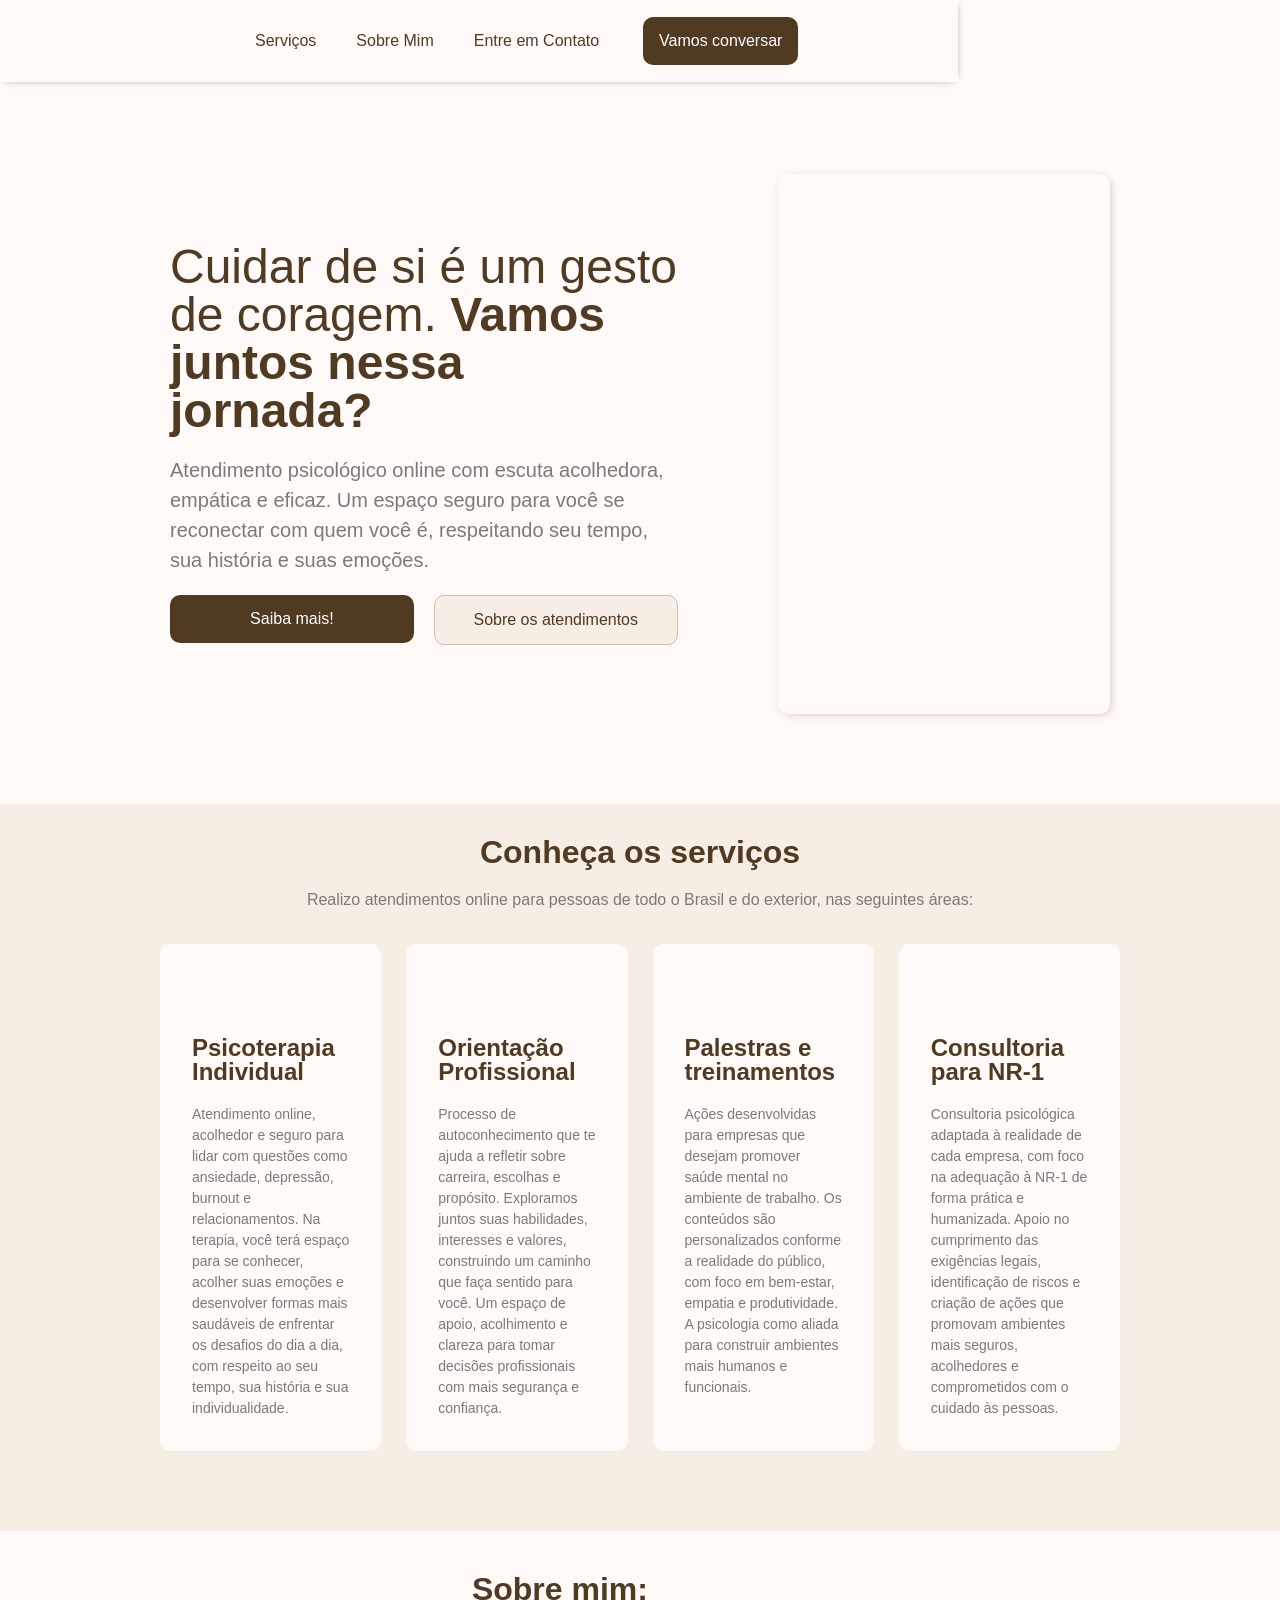
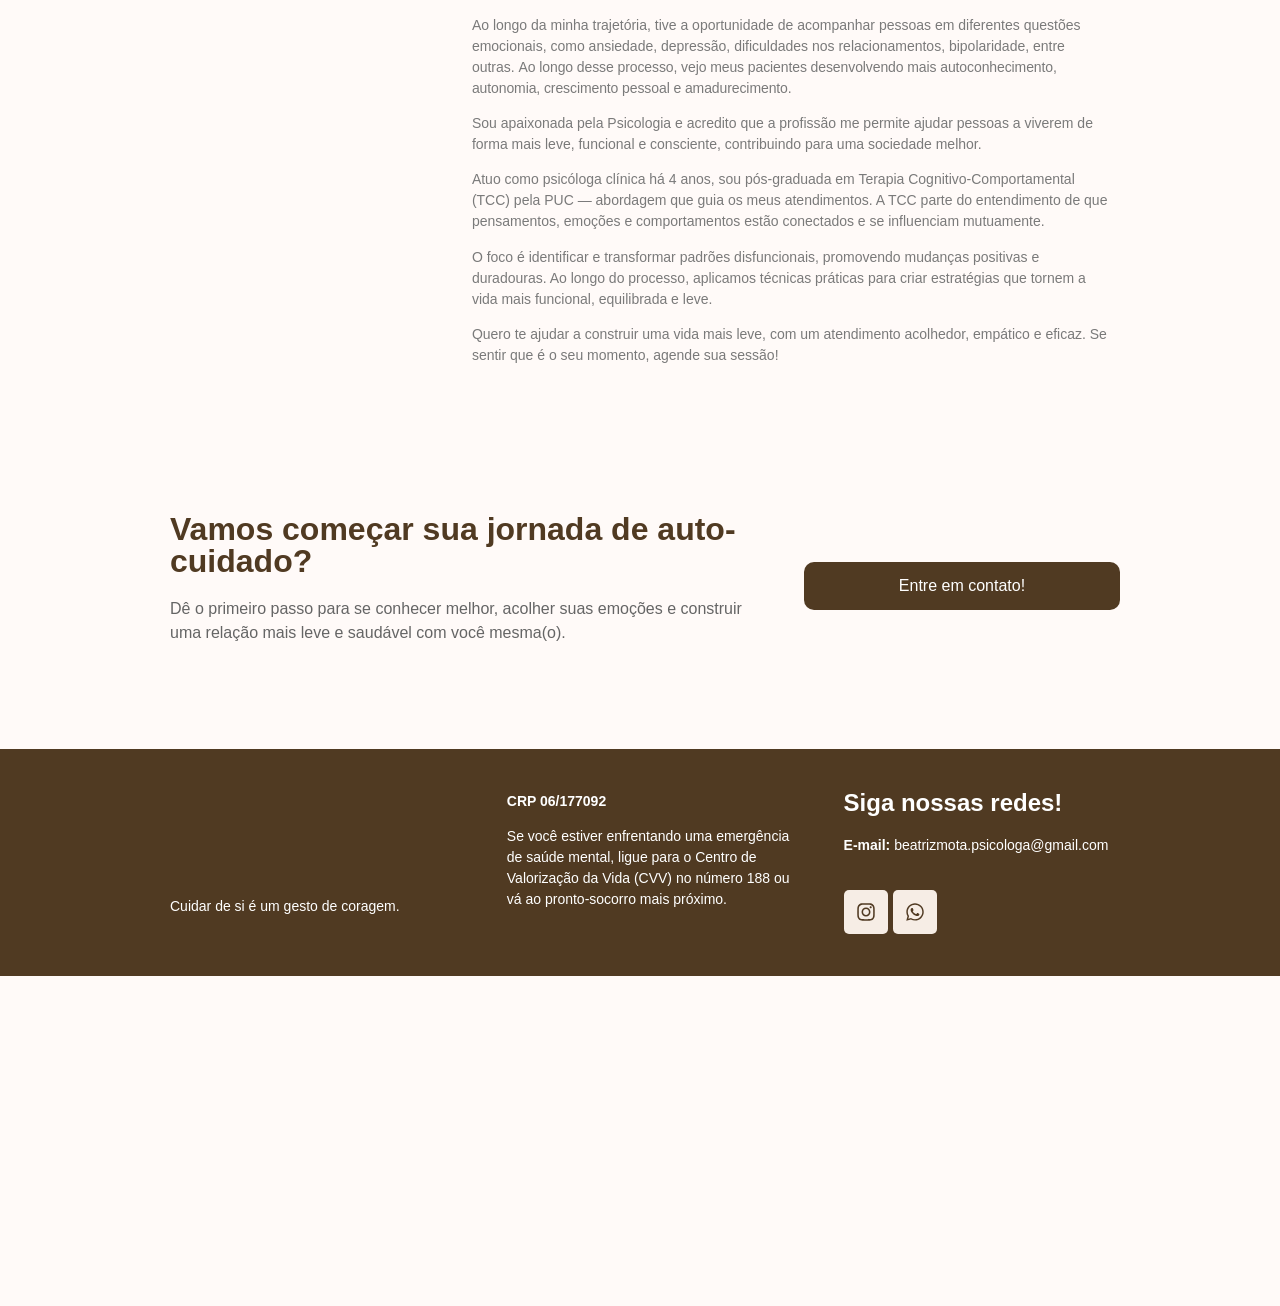
==== commit 487ba1dd: "Remove depoimentos de pacientes do site (ética CFP) Co-Authored-By: Claude Opus 5.5 <noreply@anthrop" ====
--- a/Psicologa Beatriz Mota – Atendimento Psicológico Online.html
+++ b/Psicologa Beatriz Mota – Atendimento Psicológico Online.html
@@ -193,7 +193,6 @@
                     </style>            <div data-hamburger-icon="&lt;i aria-hidden=&quot;true&quot; class=&quot;icon icon-menu1&quot;&gt;&lt;/i&gt;" data-indicator-icon="&lt;svg aria-hidden=&quot;true&quot; class=&quot;e-font-icon-svg e-fas-angle-down&quot; viewBox=&quot;0 0 320 512&quot; xmlns=&quot;http://www.w3.org/2000/svg&quot;&gt;&lt;path d=&quot;M143 352.3L7 216.3c-9.4-9.4-9.4-24.6 0-33.9l22.6-22.6c9.4-9.4 24.6-9.4 33.9 0l96.4 96.4 96.4-96.4c9.4-9.4 24.6-9.4 33.9 0l22.6 22.6c9.4 9.4 9.4 24.6 0 33.9l-136 136c-9.2 9.4-24.4 9.4-33.8 0z&quot;&gt;&lt;/path&gt;&lt;/svg&gt;" data-dropdown-indicator-icon="&lt;svg class=&quot;e-font-icon-svg e-fas-angle-down&quot; viewBox=&quot;0 0 320 512&quot; xmlns=&quot;http://www.w3.org/2000/svg&quot;&gt;&lt;path d=&quot;M143 352.3L7 216.3c-9.4-9.4-9.4-24.6 0-33.9l22.6-22.6c9.4-9.4 24.6-9.4 33.9 0l96.4 96.4 96.4-96.4c9.4-9.4 24.6-9.4 33.9 0l22.6 22.6c9.4 9.4 9.4 24.6 0 33.9l-136 136c-9.2 9.4-24.4 9.4-33.8 0z&quot;&gt;&lt;/path&gt;&lt;/svg&gt;" class="eael-simple-menu-container eael-simple-menu-align-left eael-simple-menu--stretch eael-simple-menu-dropdown-align-left preset-1 eael-simple-menu-hamburger" data-hamburger-breakpoints="{&quot;mobile&quot;:&quot;Dispositivos m\u00f3veis no modo retrato (&gt; 767px)&quot;,&quot;tablet&quot;:&quot;Tablet no modo retrato (&gt; 1024px)&quot;,&quot;desktop&quot;:&quot;Desktop (&gt; 2400px)&quot;,&quot;none&quot;:&quot;Nenhum&quot;}" data-hamburger-device="tablet">
                 <span class="eael-simple-menu-toggle-text"></span><nav class="eael-nav-menu-wrapper" style="position: absolute; width: 958.4px; left: -418.15px;"><ul id="menu-geral" class="eael-simple-menu eael-simple-menu-dropdown-animate-to-top eael-simple-menu-indicator eael-simple-menu-horizontal eael-simple-menu-responsive"><li id="menu-item-55" class="menu-item menu-item-type-custom menu-item-object-custom menu-item-55"><a href="https://psicologabeatrizmota.com/?utm_source=ig&amp;utm_medium=social&amp;utm_content=link_in_bio#servicos" class="eael-menu-servicos eael-item-active">Serviços</a></li>
 <li id="menu-item-56" class="menu-item menu-item-type-custom menu-item-object-custom menu-item-56"><a href="https://psicologabeatrizmota.com/?utm_source=ig&amp;utm_medium=social&amp;utm_content=link_in_bio#sobre-mim" class="">Sobre Mim</a></li>
-<li id="menu-item-58" class="menu-item menu-item-type-custom menu-item-object-custom menu-item-58"><a href="https://psicologabeatrizmota.com/?utm_source=ig&amp;utm_medium=social&amp;utm_content=link_in_bio#depoimentos" class="">Depoimentos</a></li>
 <li id="menu-item-57" class="menu-item menu-item-type-custom menu-item-object-custom menu-item-57"><a href="https://wa.me/5511950643209">Entre em Contato</a></li>
 </ul></nav>                <button class="eael-simple-menu-toggle">
                     <span class="sr-only ">Menu de alternância de hambúrguer</span>
@@ -230,7 +229,6 @@
                     </style>            <div data-hamburger-icon="&lt;i aria-hidden=&quot;true&quot; class=&quot;icon icon-menu1&quot;&gt;&lt;/i&gt;" data-indicator-icon="&lt;svg aria-hidden=&quot;true&quot; class=&quot;e-font-icon-svg e-fas-angle-down&quot; viewBox=&quot;0 0 320 512&quot; xmlns=&quot;http://www.w3.org/2000/svg&quot;&gt;&lt;path d=&quot;M143 352.3L7 216.3c-9.4-9.4-9.4-24.6 0-33.9l22.6-22.6c9.4-9.4 24.6-9.4 33.9 0l96.4 96.4 96.4-96.4c9.4-9.4 24.6-9.4 33.9 0l22.6 22.6c9.4 9.4 9.4 24.6 0 33.9l-136 136c-9.2 9.4-24.4 9.4-33.8 0z&quot;&gt;&lt;/path&gt;&lt;/svg&gt;" data-dropdown-indicator-icon="&lt;svg class=&quot;e-font-icon-svg e-fas-angle-down&quot; viewBox=&quot;0 0 320 512&quot; xmlns=&quot;http://www.w3.org/2000/svg&quot;&gt;&lt;path d=&quot;M143 352.3L7 216.3c-9.4-9.4-9.4-24.6 0-33.9l22.6-22.6c9.4-9.4 24.6-9.4 33.9 0l96.4 96.4 96.4-96.4c9.4-9.4 24.6-9.4 33.9 0l22.6 22.6c9.4 9.4 9.4 24.6 0 33.9l-136 136c-9.2 9.4-24.4 9.4-33.8 0z&quot;&gt;&lt;/path&gt;&lt;/svg&gt;" class="eael-simple-menu-container eael-simple-menu-align-left eael-simple-menu--stretch eael-simple-menu-dropdown-align-left preset-1" data-hamburger-breakpoints="{&quot;mobile&quot;:&quot;Dispositivos m\u00f3veis no modo retrato (&gt; 767px)&quot;,&quot;tablet&quot;:&quot;Tablet no modo retrato (&gt; 1024px)&quot;,&quot;desktop&quot;:&quot;Desktop (&gt; 2400px)&quot;,&quot;none&quot;:&quot;Nenhum&quot;}" data-hamburger-device="tablet">
                 <span class="eael-simple-menu-toggle-text"></span><ul id="menu-geral" class="eael-simple-menu eael-simple-menu-dropdown-animate-to-top eael-simple-menu-indicator eael-simple-menu-horizontal"><li id="menu-item-55" class="menu-item menu-item-type-custom menu-item-object-custom menu-item-55"><a href="https://psicologabeatrizmota.com/?utm_source=ig&amp;utm_medium=social&amp;utm_content=link_in_bio#servicos" class="eael-menu-servicos eael-item-active">Serviços</a></li>
 <li id="menu-item-56" class="menu-item menu-item-type-custom menu-item-object-custom menu-item-56"><a href="https://psicologabeatrizmota.com/?utm_source=ig&amp;utm_medium=social&amp;utm_content=link_in_bio#sobre-mim" class="">Sobre Mim</a></li>
-<li id="menu-item-58" class="menu-item menu-item-type-custom menu-item-object-custom menu-item-58"><a href="https://psicologabeatrizmota.com/?utm_source=ig&amp;utm_medium=social&amp;utm_content=link_in_bio#depoimentos" class="">Depoimentos</a></li>
 <li id="menu-item-57" class="menu-item menu-item-type-custom menu-item-object-custom menu-item-57"><a href="https://wa.me/5511950643209">Entre em Contato</a></li>
 </ul>                <button class="eael-simple-menu-toggle">
                     <span class="sr-only ">Menu de alternância de hambúrguer</span>
@@ -340,73 +338,8 @@
 <p>Quero te ajudar a construir uma vida mais leve, com um atendimento acolhedor, empático e eficaz. Se sentir que é o seu momento, agende sua sessão!</p>								</div>
 				</div>
 				</div>
-		<div data-particle_enable="false" data-particle-mobile-disabled="false" class="elementor-element elementor-element-7dce403 e-con-full e-flex e-con e-parent e-lazyloaded" data-id="7dce403" data-element_type="container" id="depoimentos" data-settings="{&quot;background_background&quot;:&quot;classic&quot;}">
-				<div class="elementor-element elementor-element-1eb00bb elementor-widget elementor-widget-heading" data-id="1eb00bb" data-element_type="widget" data-widget_type="heading.default">
-					<h2 class="elementor-heading-title elementor-size-default">O que dizem meus pacientes?</h2>				</div>
-				<div class="elementor-element elementor-element-ec97f31 elementor-widget elementor-widget-text-editor" data-id="ec97f31" data-element_type="widget" data-widget_type="text-editor.default">
-									Veja o que alguns dos meus pacientes dizem sobre suas experiências.								</div>
-				</div>
-		<div data-particle_enable="false" data-particle-mobile-disabled="false" class="elementor-element elementor-element-afae9d2 e-con-full e-flex e-con e-parent e-lazyloaded" data-id="afae9d2" data-element_type="container" data-settings="{&quot;background_background&quot;:&quot;classic&quot;}">
-		<div data-particle_enable="false" data-particle-mobile-disabled="false" class="elementor-element elementor-element-34a2ec3 e-con-full e-flex e-con e-child" data-id="34a2ec3" data-element_type="container">
-				<div class="elementor-element elementor-element-2d1a158 elementor-widget__width-initial elementor-widget elementor-widget-eael-testimonial" data-id="2d1a158" data-element_type="widget" data-widget_type="eael-testimonial.default">
-					
-	<div id="eael-testimonial-2d1a158" class="eael-testimonial-item clearfix  content-top-icon-title-inline">
-				
 		
 		
-		
-		
-					<div class="eael-testimonial-content eael-testimonial-inline-bio">
-								<div class="bio-text"><p class="eael-testimonial-user">A.S</p></div>
-							</div>
-			<div class="eael-testimonial-content">
-				<div class="eael-testimonial-text"><p class="p1">Encontrar a Bia como psicóloga foi uma grata surpresa, cheguei querendo apagar o fogo dos momentos mais difíceis de lidar com ansiedade, porém, além de conseguir isso, também tenho descoberto com ela a importância do desenvolvimento da inteligência emocional e autoestima.</p><p class="p1">Com certeza, é um privilégio ter consultas com uma profissional tão empática e acolhedora que desenvolve sua profissão de maneira brilhante. Recomendo de olhos fechados!</p></div>			</div>
-		
-		
-		
-	</div>
-
-					</div>
-				<div class="elementor-element elementor-element-443f9eb elementor-widget__width-initial elementor-widget elementor-widget-eael-testimonial" data-id="443f9eb" data-element_type="widget" data-widget_type="eael-testimonial.default">
-					
-	<div id="eael-testimonial-443f9eb" class="eael-testimonial-item clearfix  content-top-icon-title-inline">
-				
-		
-		
-		
-		
-					<div class="eael-testimonial-content eael-testimonial-inline-bio">
-								<div class="bio-text"><p class="eael-testimonial-user">L.D</p></div>
-							</div>
-			<div class="eael-testimonial-content">
-				<div class="eael-testimonial-text"><p class="p1">Fui atendido pela Beatriz Mota por mais de um ano, e posso dizer com toda certeza que ela foi uma peça fundamental no meu processo de autoconhecimento e desenvolvimento pessoal. Com suaescuta atenta, sensibilidade e profissionalismo, ela me ajudou a olhar para mim mesmo de formas que eu nunca havia percebido antes.</p><p class="p1">É uma profissional extremamente humana, inteligente, dedicada e parceira.</p></div>			</div>
-		
-		
-		
-	</div>
-
-					</div>
-				<div class="elementor-element elementor-element-46773e5 elementor-widget__width-initial elementor-widget elementor-widget-eael-testimonial" data-id="46773e5" data-element_type="widget" data-widget_type="eael-testimonial.default">
-					
-	<div id="eael-testimonial-46773e5" class="eael-testimonial-item clearfix  content-top-icon-title-inline">
-				
-		
-		
-		
-		
-					<div class="eael-testimonial-content eael-testimonial-inline-bio">
-								<div class="bio-text"><p class="eael-testimonial-user">L.C</p></div>
-							</div>
-			<div class="eael-testimonial-content">
-				<div class="eael-testimonial-text"><p class="p1">O pouco tempo que fiz terapia está refletindo muito em mim de um jeito positivo e maravilhoso, estou sabendo lidar com as minhas inseguras, no dia que o meu namorado saiu foi fazer uma mini viagem eu só respirei e falei “pode ir, eu confio em você”. E falar isso pra mim foi tão leve, mas antes da terapia parecia uma facada no peito, estou sabendo me impor e respeitar meus limites e isso está sendo tão incrível…</p><p class="p1">Então quero te agradecer por cada palavra e por ter me recebido com tanto amor em cada sessão.</p></div>			</div>
-		
-		
-		
-	</div>
-
-					</div>
-				</div>
-				</div>
 		<div data-particle_enable="false" data-particle-mobile-disabled="false" class="elementor-element elementor-element-5cd0161 e-con-full e-flex e-con e-parent e-lazyloaded" data-id="5cd0161" data-element_type="container">
 		<div data-particle_enable="false" data-particle-mobile-disabled="false" class="elementor-element elementor-element-d21b3bb e-con-full e-flex e-con e-child" data-id="d21b3bb" data-element_type="container">
 				<div class="elementor-element elementor-element-d7501cb elementor-widget elementor-widget-heading" data-id="d7501cb" data-element_type="widget" data-widget_type="heading.default">
